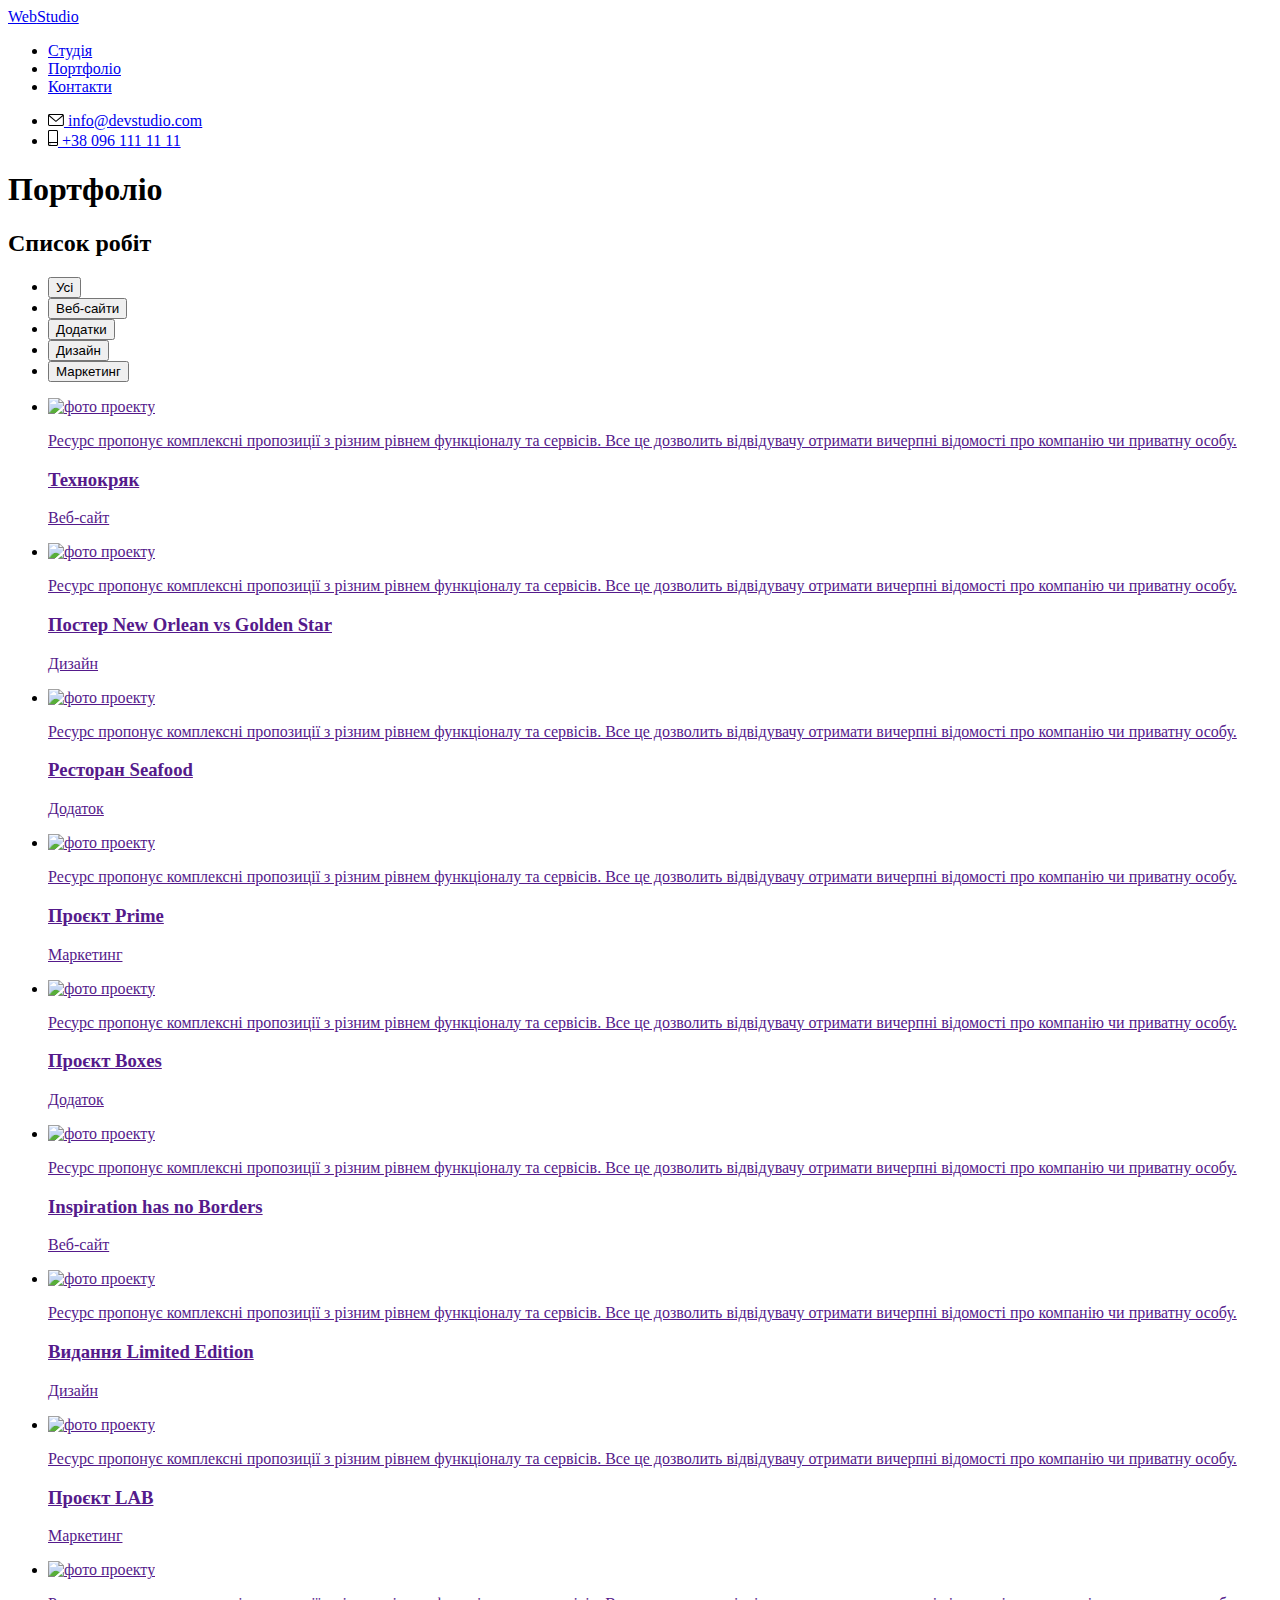
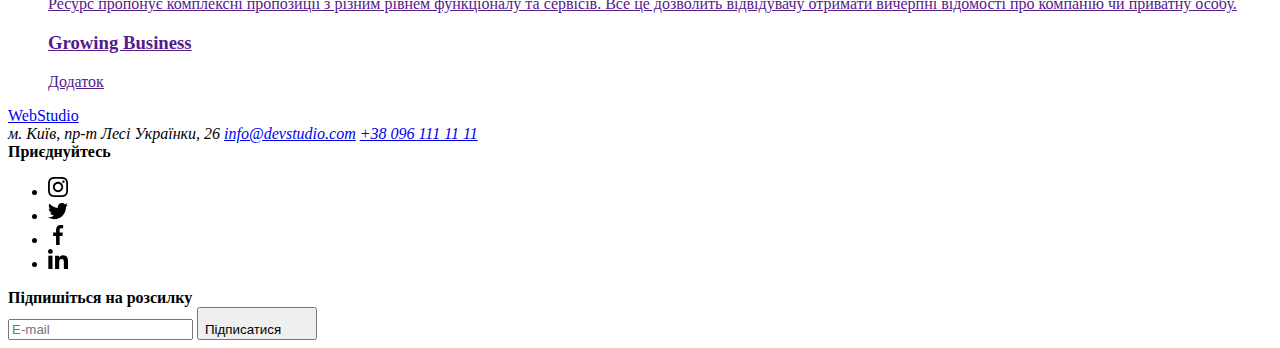
==== portfolio.html @ 4282711a "Add files via upload" ====
<!DOCTYPE html>
<html lang="uk">
<head>
    <meta charset="UTF-8">
    <meta http-equiv="X-UA-Compatible" content="IE=edge">
    <meta name="viewport" content="width=device-width, initial-scale=1.0">
    <title>Портфоліо</title>
    <link rel="preconnect" href="https://fonts.googleapis.com">
    <link rel="preconnect" href="https://fonts.gstatic.com" crossorigin>
    <link href="https://fonts.googleapis.com/css2?family=Raleway:wght@700&family=Roboto:wght@400;500;700;900&display=swap" rel="stylesheet">
    <link rel="stylesheet" href="https://cdnjs.cloudflare.com/ajax/libs/modern-normalize/1.1.0/modern-normalize.min.css" integrity="sha512-wpPYUAdjBVSE4KJnH1VR1HeZfpl1ub8YT/NKx4PuQ5NmX2tKuGu6U/JRp5y+Y8XG2tV+wKQpNHVUX03MfMFn9Q==" crossorigin="anonymous" referrerpolicy="no-referrer" />
    <link rel="stylesheet" href="./css/main.min.css">
</head>
<body>
    <header class="page-header">
        <div class="container header-container">
            <a class="logo-link link" href="#"><span class="accent">Web</span>Studio</a>
            <nav class="navigation">
                <ul class="nav-list list">
                    <li class="nav-list__item">
                        <a class="nav-list__link link" href="#">Студія</a>
                    </li>
                    <li class="nav-list__item">
                        <a class="nav-list__link nav-list__link-hover link" href="portfolio.html"><span class="accent">Портфоліо</span></a>
                    </li>
                    <li class="nav-list__item">
                        <a class="nav-list__link link" href="#">Контакти</a>
                    </li>
                </ul>
            </nav>
            <ul class="contacts-list list">
                <li class="contact-list__item">
                    <a class="contact-list__information link" href="mailto:info@devstudio.com">
                        <svg class="contact-item" width="16" height="12">
                            <use href="./images/sprite.svg#icon-envelope"></use>
                        </svg>
                        info@devstudio.com
                    </a>
                </li>
                <li class="contact-list__item">
                    <a class="contact-list__information link" href="tel:+380961111111">
                        <svg class="contact-item" width="10" height="16">
                            <use href="./images/sprite.svg#icon-smartphone"></use>
                        </svg>
                        +38 096 111 11 11
                    </a>
                </li>
            </ul>
        </div>
    </header>
    <main>
        <h1 class="visuality-hidden">Портфоліо</h1>
        <!--Project-->  
        <section class="project">
            <div class="container filter-container">
                <h2 class="visuality-hidden">Список робіт</h2>
                <ul class="project-filter">
                    <li class="projects-filter list"><button  class="project-filter-button" type="button">Усі</button></li>
                    <li class="projects-filter list"><button  class="project-filter-button" type="button">Веб-сайти</button></li>
                    <li class="projects-filter list"><button  class="project-filter-button" type="button">Додатки</button></li>
                    <li class="projects-filter list"><button  class="project-filter-button" type="button">Дизайн</button></li>
                    <li class="projects-filter list"><button  class="project-filter-button" type="button">Маркетинг</button></li>
                </ul> 
                <ul class="project-items-list">
                    <li class="project-list-items list">
                        <a class="project-list link" href="">
                            <div class="project-wrapper">
                                <img src="./images/img-2(1).png" width="370" height="294" alt="фото проекту">
                                <div class="project-overlay">
                                    <p class="project-text">Ресурс пропонує комплексні пропозиції з різним рівнем функціоналу та сервісів. Все це дозволить відвідувачу отримати вичерпні відомості про компанію чи приватну особу.
                                    </p>
                                </div>       
                            </div>
                            <div class="project-list-text">
                                <h3 class="project-item">Технокряк</h3>
                                <p class="project-list-item">Веб-сайт</p>
                            </div>
                            </a>
                    </li>
                    <li class="project-list-items list">
                        <a class="project-list link" href="">
                            <div class="project-wrapper">
                                <img src="./images/img-2(2).png" width="370" height="294" alt="фото проекту">
                                <div class="project-overlay">
                                    <p class="project-text">Ресурс пропонує комплексні пропозиції з різним рівнем функціоналу та сервісів. Все
                                        це дозволить відвідувачу отримати вичерпні відомості про компанію чи приватну особу.
                                    </p>
                                </div>
                            </div>
                            <div class="project-list-text">
                                <h3 class="project-item">Постер New Orlean vs Golden Star</h3>
                                <p class="project-list-item">Дизайн</p>
                            </div>
                        </a>
                    </li>
                    <li class="project-list-items list">
                        <a class="project-list link" href="">
                            <div class="project-wrapper">
                                <img src="./images/img-2(3).png" width="370" height="294" alt="фото проекту">
                                <div class="project-overlay">
                                    <p class="project-text">Ресурс пропонує комплексні пропозиції з різним рівнем функціоналу та сервісів. Все
                                        це дозволить відвідувачу отримати вичерпні відомості про компанію чи приватну особу.
                                    </p>
                                </div>
                            </div>
                            <div class="project-list-text">
                                <h3 class="project-item">Ресторан Seafood</h3>
                                <p class="project-list-item">Додаток</p>
                            </div>
                        </a>
                    </li>
                    <li class="project-list-items list">
                        <a class="project-list link" href="">
                            <div class="project-wrapper">
                                <img src="./images/img-2(4).png" width="370" height="294" alt="фото проекту">
                                <div class="project-overlay">
                                    <p class="project-text">Ресурс пропонує комплексні пропозиції з різним рівнем функціоналу та сервісів. Все
                                        це дозволить відвідувачу отримати вичерпні відомості про компанію чи приватну особу.
                                    </p>
                                </div>
                            </div>
                            <div class="project-list-text">
                                <h3 class="project-item">Проєкт Prime</h3>
                                <p class="project-list-item">Маркетинг</p>
                            </div>
                        </a>
                    </li>
                    <li class="project-list-items list">
                        <a class="project-list link" href="">
                            <div class="project-wrapper">
                                <img src="./images/img-2(5).png" width="370" height="294" alt="фото проекту">
                                <div class="project-overlay">
                                    <p class="project-text">Ресурс пропонує комплексні пропозиції з різним рівнем функціоналу та сервісів. Все
                                        це дозволить відвідувачу отримати вичерпні відомості про компанію чи приватну особу.
                                    </p>
                                </div>
                            </div>
                            <div class="project-list-text">
                                <h3 class="project-item">Проєкт Boxes</h3>
                                <p class="project-list-item">Додаток</p>
                            </div>
                        </a>
                    </li>
                    <li class="project-list-items list">
                        <a class="project-list link" href="">
                            <div class="project-wrapper">
                                <img src="./images/img-2(6).png" width="370" height="294" alt="фото проекту">
                                <div class="project-overlay">
                                    <p class="project-text">Ресурс пропонує комплексні пропозиції з різним рівнем функціоналу та сервісів. Все
                                        це дозволить відвідувачу отримати вичерпні відомості про компанію чи приватну особу.
                                    </p>
                                </div>
                            </div>
                            <div class="project-list-text">
                                <h3 class="project-item">Inspiration has no Borders</h3>
                                <p class="project-list-item">Веб-сайт</p>
                            </div>
                        </a>
                    </li>
                    <li class="project-list-items list">
                        <a class="project-list link" href="">
                            <div class="project-wrapper">
                                <img src="./images/img-2(7).png" width="370" height="294" alt="фото проекту">
                                <div class="project-overlay">
                                    <p class="project-text">Ресурс пропонує комплексні пропозиції з різним рівнем функціоналу та сервісів. Все
                                        це дозволить відвідувачу отримати вичерпні відомості про компанію чи приватну особу.
                                    </p>
                                </div>
                            </div>
                            <div class="project-list-text">
                                <h3 class="project-item">Видання Limited Edition</h3>
                                <p class="project-list-item">Дизайн</p>
                            </div>
                        </a>
                    </li>
                    <li class="project-list-items list">
                        <a class="project-list link" href="">
                            <div class="project-wrapper">
                                <img src="./images/img-2(8).png" width="370" height="294" alt="фото проекту">
                                <div class="project-overlay">
                                    <p class="project-text">Ресурс пропонує комплексні пропозиції з різним рівнем функціоналу та сервісів. Все
                                        це дозволить відвідувачу отримати вичерпні відомості про компанію чи приватну особу.
                                    </p>
                                </div>
                            </div>
                            <div class="project-list-text">
                                <h3 class="project-item">Проєкт LAB</h3>
                                <p class="project-list-item">Маркетинг</p>
                            </div>
                        </a>
                    </li>
                    <li class="project-list-items list">
                        <a class="project-list link" href="">
                            <div class="project-wrapper">
                                <img src="./images/img-2(9).png" width="370" height="294" alt="фото проекту">
                                <div class="project-overlay">
                                    <p class="project-text">Ресурс пропонує комплексні пропозиції з різним рівнем функціоналу та сервісів. Все
                                        це дозволить відвідувачу отримати вичерпні відомості про компанію чи приватну особу.
                                    </p>
                                </div>
                            </div>
                            <div class="project-list-text">
                                <h3 class="project-item">Growing Business</h3>
                                <p class="project-list-item">Додаток</p>
                            </div>
                        </a>
                    </li>
                </ul>       
            </div>
        </section>
    </main>
    <footer class="page-footer">
        <div class="container footer-container">
            <div class="footer-contacts-container">
                <a class="logo-link link" href="#"><span class="accent">Web</span>Studio</a>
                <address class="contact-address">
                    <span>м. Київ, пр-т Лесі Українки, 26</span>
                    <a class="contacts link" href="mailto:info@devstudio.com">info@devstudio.com</a>
                    <a class="contacts link" href="tel:+380961111111">+38 096 111 11 11</a>
                </address>
            </div>
            <div class="footer-links-container">
                <strong class="footer-links-title">Приєднуйтесь</strong>
                <ul class="social-list list">
                    <li class="social-list-item">
                        <a class="social-list-link" href="">
                            <svg class="social-list-icon" width="20" height="20">
                                <use href="./images/sprite.svg#icon-instagram"></use>
                            </svg>
                        </a>
                    </li>
                    <li class="social-list-item">
                        <a class="social-list-link" href="">
                            <svg class="social-list-icon" width="20" height="20">
                                <use href="./images/sprite.svg#icon-twitter"></use>
                            </svg>
                        </a>
                    </li>
                    <li class="social-list-item">
                        <a class="social-list-link" href="">
                            <svg class="social-list-icon" width="20" height="20">
                                <use href="./images/sprite.svg#icon-facebook"></use>
                            </svg>
                        </a>
                    </li>
                    <li class="social-list-item">
                        <a class="social-list-link" href="">
                            <svg class="social-list-icon" width="20" height="20">
                                <use href="./images/sprite.svg#icon-linkedin"></use>
                            </svg>
                        </a>
                    </li>
                </ul>
            </div>
        
            <div class="footer-subscription-container">
                <strong class="footer-links-title">Підпишіться на розсилку</strong>
                <form class="subscription-form">
                    <input class="subscription-form-input" name="user_mail" type="email" placeholder="E-mail">
                    <button class="subscription-form-submit-btn" type="submit">
                        <span class="subscription-form-text">Підписатися
                            <svg class="subscription-icon" width="24" height="24">
                                <use href="/images/sprite.svg#icon-icon-send"></use>
                            </svg>
                        </span>
                    </button>
                </form>
            </div>
        </div>
    </footer>
</body>
</html>
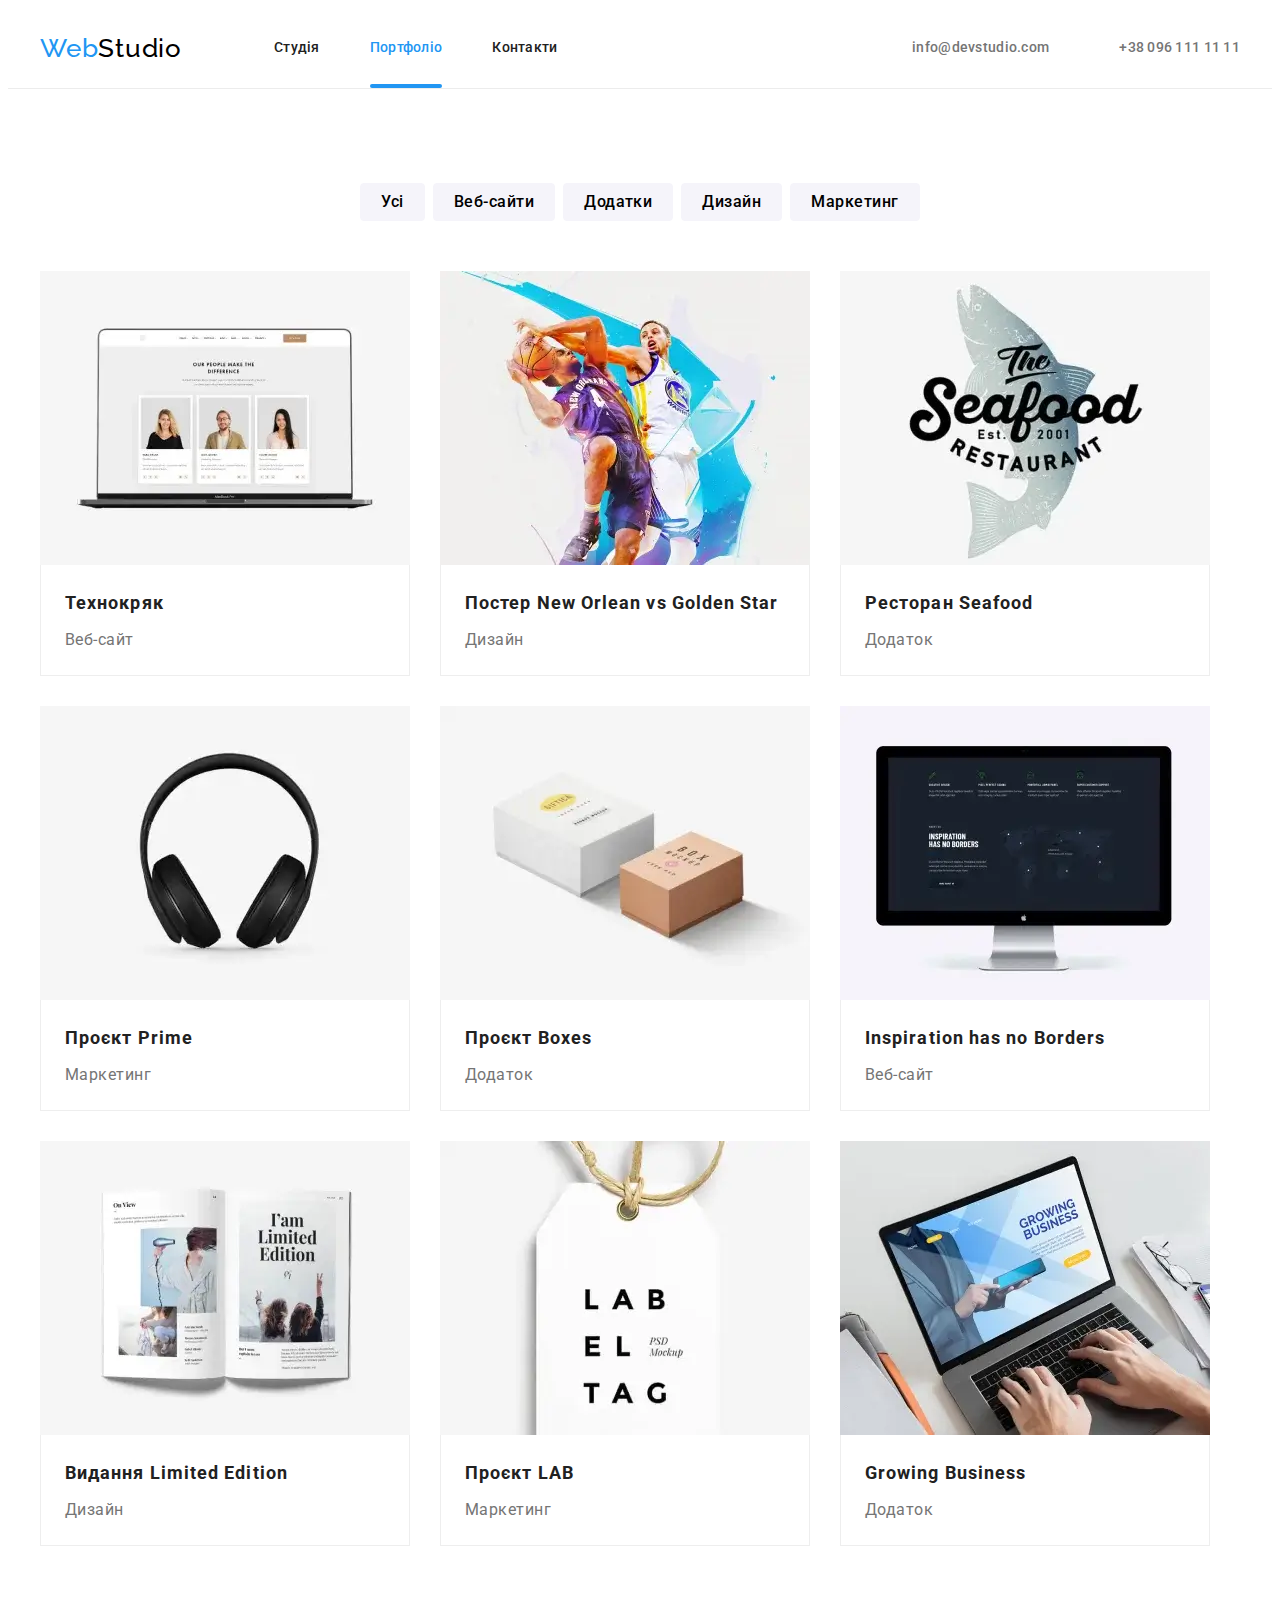
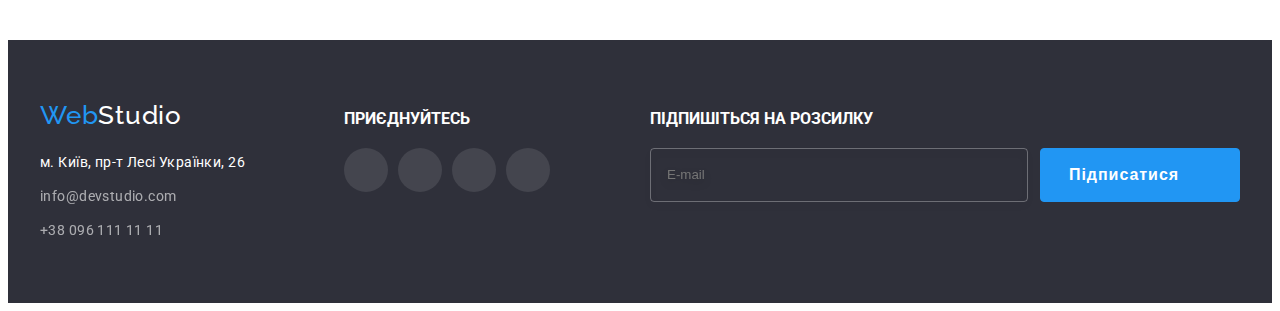
==== commit de05a98c: "Add files via upload" ====
--- a/portfolio.html
+++ b/portfolio.html
@@ -65,7 +65,21 @@
                     <li class="project-list-items list">
                         <a class="project-list link" href="">
                             <div class="project-wrapper">
-                                <img src="./images/img-2(1).png" width="370" height="294" alt="фото проекту">
+                                <picture>
+                                    <source srcset="./images/project-desktop-001.webp 1x, ./images/project-desktop-@2x-001.webp 2x,"
+                                        media="(min-width: 1200px)" type="image/webp" />
+                                    <source srcset="./images/project-desktop-001.jpg 1x, ./images/project-desktop-@2x-001.jpg 2x,"
+                                        media="(min-width: 1200px)" />
+                                    <source srcset="./images/project-tablet-001.webp 1x, ./images/project-tablet-@2x-001.webp 2x,"
+                                        media="(min-width: 768px)" type="image/webp" />
+                                    <source srcset="./images/project-tablet-001.jpg 1x, ./images/project-tablet-@2x-001.jpg 2x,"
+                                        media="(min-width: 768px)" />
+                                    <source srcset="./images/project-mobile-001.webp 1x, ./images/project-mobile-@2x-001.webp 2x,"
+                                        media="(max-width: 767px)" type="image/webp" />
+                                    <source srcset="./images/project-mobile-001.jpg 1x, ./images/project-mobile-@2x-001.jpg 2x,"
+                                        media="(max-width: 767px)" />
+                                    <img src="./images/project-mobile-001.jpg" alt="фото проекту">
+                                </picture>
                                 <div class="project-overlay">
                                     <p class="project-text">Ресурс пропонує комплексні пропозиції з різним рівнем функціоналу та сервісів. Все це дозволить відвідувачу отримати вичерпні відомості про компанію чи приватну особу.
                                     </p>
@@ -80,7 +94,21 @@
                     <li class="project-list-items list">
                         <a class="project-list link" href="">
                             <div class="project-wrapper">
-                                <img src="./images/img-2(2).png" width="370" height="294" alt="фото проекту">
+                                <picture>
+                                    <source srcset="./images/project-desktop-002.webp 1x, ./images/project-desktop-@2x-002.webp 2x,"
+                                        media="(min-width: 1200px)" type="image/webp" />
+                                    <source srcset="./images/project-desktop-002.jpg 1x, ./images/project-desktop-@2x-002.jpg 2x,"
+                                        media="(min-width: 1200px)" />
+                                    <source srcset="./images/project-tablet-002.webp 1x, ./images/project-tablet-@2x-002.webp 2x,"
+                                        media="(min-width: 768px)" type="image/webp" />
+                                    <source srcset="./images/project-tablet-002.jpg 1x, ./images/project-tablet-@2x-002.jpg 2x,"
+                                        media="(min-width: 768px)" />
+                                    <source srcset="./images/project-mobile-002.webp 1x, ./images/project-mobile-@2x-002.webp 2x,"
+                                        media="(max-width: 767px)" type="image/webp" />
+                                    <source srcset="./images/project-mobile-002.jpg 1x, ./images/project-mobile-@2x-002.jpg 2x,"
+                                        media="(max-width: 767px)" />
+                                    <img src="./images/project-mobile-002.jpg" alt="фото проекту">
+                                </picture>
                                 <div class="project-overlay">
                                     <p class="project-text">Ресурс пропонує комплексні пропозиції з різним рівнем функціоналу та сервісів. Все
                                         це дозволить відвідувачу отримати вичерпні відомості про компанію чи приватну особу.
@@ -96,7 +124,21 @@
                     <li class="project-list-items list">
                         <a class="project-list link" href="">
                             <div class="project-wrapper">
-                                <img src="./images/img-2(3).png" width="370" height="294" alt="фото проекту">
+                                <picture>
+                                    <source srcset="./images/project-desktop-003.webp 1x, ./images/project-desktop-@2x-003.webp 2x,"
+                                        media="(min-width: 1200px)" type="image/webp" />
+                                    <source srcset="./images/project-desktop-003.jpg 1x, ./images/project-desktop-@2x-003.jpg 2x,"
+                                        media="(min-width: 1200px)" />
+                                    <source srcset="./images/project-tablet-003.webp 1x, ./images/project-tablet-@2x-003.webp 2x,"
+                                        media="(min-width: 768px)" type="image/webp" />
+                                    <source srcset="./images/project-tablet-003.jpg 1x, ./images/project-tablet-@2x-003.jpg 2x,"
+                                        media="(min-width: 768px)" />
+                                    <source srcset="./images/project-mobile-003.webp 1x, ./images/project-mobile-@2x-003.webp 2x,"
+                                        media="(max-width: 767px)" type="image/webp" />
+                                    <source srcset="./images/project-mobile-003.jpg 1x, ./images/project-mobile-@2x-003.jpg 2x,"
+                                        media="(max-width: 767px)" />
+                                    <img src="./images/project-mobile-003.jpg" alt="фото проекту">
+                                </picture>                                
                                 <div class="project-overlay">
                                     <p class="project-text">Ресурс пропонує комплексні пропозиції з різним рівнем функціоналу та сервісів. Все
                                         це дозволить відвідувачу отримати вичерпні відомості про компанію чи приватну особу.
@@ -112,7 +154,21 @@
                     <li class="project-list-items list">
                         <a class="project-list link" href="">
                             <div class="project-wrapper">
-                                <img src="./images/img-2(4).png" width="370" height="294" alt="фото проекту">
+                                <picture>
+                                    <source srcset="./images/project-desktop-004.webp 1x, ./images/project-desktop-@2x-004.webp 2x,"
+                                        media="(min-width: 1200px)" type="image/webp" />
+                                    <source srcset="./images/project-desktop-004.jpg 1x, ./images/project-desktop-@2x-004.jpg 2x,"
+                                        media="(min-width: 1200px)" />
+                                    <source srcset="./images/project-tablet-004.webp 1x, ./images/project-tablet-@2x-004.webp 2x,"
+                                        media="(min-width: 768px)" type="image/webp" />
+                                    <source srcset="./images/project-tablet-004.jpg 1x, ./images/project-tablet-@2x-004.jpg 2x,"
+                                        media="(min-width: 768px)" />
+                                    <source srcset="./images/project-mobile-004.webp 1x, ./images/project-mobile-@2x-004.webp 2x,"
+                                        media="(max-width: 767px)" type="image/webp" />
+                                    <source srcset="./images/project-mobile-004.jpg 1x, ./images/project-mobile-@2x-004.jpg 2x,"
+                                        media="(max-width: 767px)" />
+                                    <img src="./images/project-mobile-004.jpg" alt="фото проекту">
+                                </picture>
                                 <div class="project-overlay">
                                     <p class="project-text">Ресурс пропонує комплексні пропозиції з різним рівнем функціоналу та сервісів. Все
                                         це дозволить відвідувачу отримати вичерпні відомості про компанію чи приватну особу.
@@ -128,7 +184,21 @@
                     <li class="project-list-items list">
                         <a class="project-list link" href="">
                             <div class="project-wrapper">
-                                <img src="./images/img-2(5).png" width="370" height="294" alt="фото проекту">
+                                <picture>
+                                    <source srcset="./images/project-desktop-005.webp 1x, ./images/project-desktop-@2x-005.webp 2x,"
+                                        media="(min-width: 1200px)" type="image/webp" />
+                                    <source srcset="./images/project-desktop-005.jpg 1x, ./images/project-desktop-@2x-005.jpg 2x,"
+                                        media="(min-width: 1200px)" />
+                                    <source srcset="./images/project-tablet-005.webp 1x, ./images/project-tablet-@2x-005.webp 2x,"
+                                        media="(min-width: 768px)" type="image/webp" />
+                                    <source srcset="./images/project-tablet-005.jpg 1x, ./images/project-tablet-@2x-005.jpg 2x,"
+                                        media="(min-width: 768px)" />
+                                    <source srcset="./images/project-mobile-005.webp 1x, ./images/project-mobile-@2x-005.webp 2x,"
+                                        media="(max-width: 767px)" type="image/webp" />
+                                    <source srcset="./images/project-mobile-005.jpg 1x, ./images/project-mobile-@2x-005.jpg 2x,"
+                                        media="(max-width: 767px)" />
+                                    <img src="./images/project-mobile-005.jpg" alt="фото проекту">
+                                </picture>
                                 <div class="project-overlay">
                                     <p class="project-text">Ресурс пропонує комплексні пропозиції з різним рівнем функціоналу та сервісів. Все
                                         це дозволить відвідувачу отримати вичерпні відомості про компанію чи приватну особу.
@@ -144,7 +214,21 @@
                     <li class="project-list-items list">
                         <a class="project-list link" href="">
                             <div class="project-wrapper">
-                                <img src="./images/img-2(6).png" width="370" height="294" alt="фото проекту">
+                                <picture>
+                                    <source srcset="./images/project-desktop-006.webp 1x, ./images/project-desktop-@2x-006.webp 2x,"
+                                        media="(min-width: 1200px)" type="image/webp" />
+                                    <source srcset="./images/project-desktop-006.jpg 1x, ./images/project-desktop-@2x-006.jpg 2x,"
+                                        media="(min-width: 1200px)" />
+                                    <source srcset="./images/project-tablet-006.webp 1x, ./images/project-tablet-@2x-006.webp 2x,"
+                                        media="(min-width: 768px)" type="image/webp" />
+                                    <source srcset="./images/project-tablet-006.jpg 1x, ./images/project-tablet-@2x-006.jpg 2x,"
+                                        media="(min-width: 768px)" />
+                                    <source srcset="./images/project-mobile-006.webp 1x, ./images/project-mobile-@2x-006.webp 2x,"
+                                        media="(max-width: 767px)" type="image/webp" />
+                                    <source srcset="./images/project-mobile-006.jpg 1x, ./images/project-mobile-@2x-006.jpg 2x,"
+                                        media="(max-width: 767px)" />
+                                    <img src="./images/project-mobile-006.jpg" alt="фото проекту">
+                                </picture>
                                 <div class="project-overlay">
                                     <p class="project-text">Ресурс пропонує комплексні пропозиції з різним рівнем функціоналу та сервісів. Все
                                         це дозволить відвідувачу отримати вичерпні відомості про компанію чи приватну особу.
@@ -160,7 +244,21 @@
                     <li class="project-list-items list">
                         <a class="project-list link" href="">
                             <div class="project-wrapper">
-                                <img src="./images/img-2(7).png" width="370" height="294" alt="фото проекту">
+                                <picture>
+                                    <source srcset="./images/project-desktop-007.webp 1x, ./images/project-desktop-@2x-007.webp 2x,"
+                                        media="(min-width: 1200px)" type="image/webp" />
+                                    <source srcset="./images/project-desktop-007.jpg 1x, ./images/project-desktop-@2x-007.jpg 2x,"
+                                        media="(min-width: 1200px)" />
+                                    <source srcset="./images/project-tablet-007.webp 1x, ./images/project-tablet-@2x-007.webp 2x,"
+                                        media="(min-width: 768px)" type="image/webp" />
+                                    <source srcset="./images/project-tablet-007.jpg 1x, ./images/project-tablet-@2x-007.jpg 2x,"
+                                        media="(min-width: 768px)" />
+                                    <source srcset="./images/project-mobile-007.webp 1x, ./images/project-mobile-@2x-007.webp 2x,"
+                                        media="(max-width: 767px)" type="image/webp" />
+                                    <source srcset="./images/project-mobile-007.jpg 1x, ./images/project-mobile-@2x-007.jpg 2x,"
+                                        media="(max-width: 767px)" />
+                                    <img src="./images/project-mobile-007.jpg" alt="фото проекту">
+                                </picture>
                                 <div class="project-overlay">
                                     <p class="project-text">Ресурс пропонує комплексні пропозиції з різним рівнем функціоналу та сервісів. Все
                                         це дозволить відвідувачу отримати вичерпні відомості про компанію чи приватну особу.
@@ -176,7 +274,21 @@
                     <li class="project-list-items list">
                         <a class="project-list link" href="">
                             <div class="project-wrapper">
-                                <img src="./images/img-2(8).png" width="370" height="294" alt="фото проекту">
+                                <picture>
+                                    <source srcset="./images/project-desktop-008.webp 1x, ./images/project-desktop-@2x-008.webp 2x,"
+                                        media="(min-width: 1200px)" type="image/webp" />
+                                    <source srcset="./images/project-desktop-008.jpg 1x, ./images/project-desktop-@2x-008.jpg 2x,"
+                                        media="(min-width: 1200px)" />
+                                    <source srcset="./images/project-tablet-008.webp 1x, ./images/project-tablet-@2x-008.webp 2x,"
+                                        media="(min-width: 768px)" type="image/webp" />
+                                    <source srcset="./images/project-tablet-008.jpg 1x, ./images/project-tablet-@2x-008.jpg 2x,"
+                                        media="(min-width: 768px)" />
+                                    <source srcset="./images/project-mobile-008.webp 1x, ./images/project-mobile-@2x-008.webp 2x,"
+                                        media="(max-width: 767px)" type="image/webp" />
+                                    <source srcset="./images/project-mobile-008.jpg 1x, ./images/project-mobile-@2x-008.jpg 2x,"
+                                        media="(max-width: 767px)" />
+                                    <img src="./images/project-mobile-008.jpg" alt="фото проекту">
+                                </picture>
                                 <div class="project-overlay">
                                     <p class="project-text">Ресурс пропонує комплексні пропозиції з різним рівнем функціоналу та сервісів. Все
                                         це дозволить відвідувачу отримати вичерпні відомості про компанію чи приватну особу.
@@ -192,7 +304,21 @@
                     <li class="project-list-items list">
                         <a class="project-list link" href="">
                             <div class="project-wrapper">
-                                <img src="./images/img-2(9).png" width="370" height="294" alt="фото проекту">
+                                <picture>
+                                    <source srcset="./images/project-desktop-009.webp 1x, ./images/project-desktop-@2x-009.webp 2x,"
+                                        media="(min-width: 1200px)" type="image/webp" />
+                                    <source srcset="./images/project-desktop-009.jpg 1x, ./images/project-desktop-@2x-009.jpg 2x,"
+                                        media="(min-width: 1200px)" />
+                                    <source srcset="./images/project-tablet-009.webp 1x, ./images/project-tablet-@2x-009.webp 2x,"
+                                        media="(min-width: 768px)" type="image/webp" />
+                                    <source srcset="./images/project-tablet-009.jpg 1x, ./images/project-tablet-@2x-009.jpg 2x,"
+                                        media="(min-width: 768px)" />
+                                    <source srcset="./images/project-mobile-009.webp 1x, ./images/project-mobile-@2x-009.webp 2x,"
+                                        media="(max-width: 767px)" type="image/webp" />
+                                    <source srcset="./images/project-mobile-009.jpg 1x, ./images/project-mobile-@2x-009.jpg 2x,"
+                                        media="(max-width: 767px)" />
+                                    <img src="./images/project-mobile-009.jpg" alt="фото проекту">
+                                </picture>
                                 <div class="project-overlay">
                                     <p class="project-text">Ресурс пропонує комплексні пропозиції з різним рівнем функціоналу та сервісів. Все
                                         це дозволить відвідувачу отримати вичерпні відомості про компанію чи приватну особу.
--- a/css/main.min.css
+++ b/css/main.min.css
@@ -0,0 +1 @@
+:root{--primery-font-family: Roboto, sans-serif;--secondary-font-family: Raleway, sans-serif;--primery-text-color-teme-light: #000000;--secondary-text-color-teme-light: #212121;--primery-text-color-teme-dark: #FFFFFF;--secondary-text-color-teme-dark: #757575;--third-text-color-teme-dark: #afb1b8;--accent-color: #2196F3;--via-magenta: #FF0090;--background-color-teme-dark: #2F303A;--background-color-teme-light: #F5F4FA}body{font-family:var(--primery-font-family)}h1,h2,h3,h4,h5,h6,p{margin-top:0;margin-bottom:0}ul,ol{margin-top:0;margin-bottom:0;padding-left:0}img{display:block}.list{list-style:none}.link{text-decoration:none}.accent{color:var(--accent-color)}.visuality-hidden{position:absolute;width:1px;height:1px;margin:-1px;border:0;padding:0;white-space:nowrap;clip-path:inset(0 0 0 0);overflow:hidden}.container{padding-left:15px;padding-right:15px}@media screen and (min-width: 480px){.container{width:448px;margin-left:auto;margin-right:auto}}@media screen and (min-width: 768px){.container{width:738px}}@media screen and (min-width: 1200px){.container{width:1200px}}.main-title{max-width:360px;word-wrap:break-word;text-align:center;font-weight:900;font-size:26px;line-height:1.42;letter-spacing:.06em;text-transform:uppercase;color:var(--primery-text-color-teme-dark)}@media screen and (min-width: 1200px){.main-title{max-width:690px;font-size:44px;line-height:1.36}}.subtitle{justify-content:center;margin-bottom:50px;text-align:center;font-weight:700;font-size:36px;line-height:1.16;letter-spacing:.03em;color:var(--secondary-text-color-teme-light)}.logo-link{margin-right:92px;font-family:var(--secondary-font-family);font-weight:500;font-size:26px;line-height:1.19;letter-spacing:.03em;color:var(--primery-text-color-teme-light)}.modal-button{min-width:160px;padding:10px 32px;border:1px solid var(--accent-color);border-radius:4px;margin-top:30px;font-family:inherit;font-weight:700;font-size:16px;line-height:1.87;letter-spacing:.06em;color:var(--primery-text-color-teme-dark);background-color:var(--accent-color);text-transform:none;cursor:pointer}.social-list{display:flex;justify-content:center;gap:10px}.social-list-link{display:flex;align-items:center;justify-content:center;width:44px;height:44px;background-color:var(--primery-text-color-teme-dark);border-radius:50%;fill:var(--third-text-color-teme-dark);transition:background-color 250ms cubic-bezier(0.4, 0, 0.2, 1),fill 250ms cubic-bezier(0.4, 0, 0.2, 1)}.social-list-link:hover,.social-list-link:focus{background-color:var(--accent-color);fill:var(--primery-text-color-teme-dark)}.backdrop{position:fixed;top:0;left:0;width:100vw;height:100vh;background:rgba(0,0,0,.2);transition:opacity 250ms cubic-bezier(0.4, 0, 0.2, 1),visibility 250ms cubic-bezier(0.4, 0, 0.2, 1)}.backdrop.is-hidden{opacity:0;visibility:hidden;pointer-events:none}.modal{position:absolute;top:50%;left:50%;transform:translate(-50%, -50%) scale(1);width:528px;height:580px;border-radius:4px;background-color:var(--primery-text-color-teme-dark);transition:transform 250ms cubic-bezier(0.4, 0, 0.2, 1);padding:40px}.backdrop.is-hidden .modal{transform:translate(-50%, -50%) scale(0.75)}.modal-close-btn{position:absolute;top:8px;right:8px;padding:0;display:flex;justify-content:center;align-items:center;width:30px;height:30px;border-radius:50%;border:1px solid rgba(0,0,0,.1);background-color:rgba(0,0,0,0);fill:var(--primery-text-color-teme-light);cursor:pointer;transition:fill 250ms cubic-bezier(0.4, 0, 0.2, 1)}.modal-close-btn:hover,.modal-close-btn:focus{fill:var(--accent-color)}.modal-header{margin-bottom:12px;font-style:normal;font-weight:700;font-size:20px;line-height:1.15;text-align:center;letter-spacing:.03em;color:var(--secondary-text-color-teme-light)}.contact-text-name{display:block;font-style:normal;font-weight:400;font-size:12px;line-height:1.16;letter-spacing:.01em;color:var(--secondary-text-color-teme-dark)}.contact-form-field{display:block;margin-bottom:10px}.contact-form-input-wrapper{position:relative;display:block;margin-top:4px}.contact-form-input{width:100%;height:40px;padding-left:42px;border:1px solid rgba(33,33,33,.2);border-radius:4px;transition:border-color 250ms cubic-bezier(0.4, 0, 0.2, 1)}.contact-form-input:focus{outline:none;border-color:var(--accent-color)}.contact-form-icon{position:absolute;top:50%;left:12px;transform:translateY(-50%);transition:background-color 250ms cubic-bezier(0.4, 0, 0.2, 1),fill 250ms cubic-bezier(0.4, 0, 0.2, 1)}.contact-form-input:focus+.contact-form-icon{fill:var(--accent-color)}.contact-form-message{width:100%;height:120px;margin-top:4px;padding:12px 16px;resize:none;border:1px solid rgba(33,33,33,.2);border-radius:4px;transition:border-color 250ms cubic-bezier(0.4, 0, 0.2, 1)}.contact-form-message:focus{outline:none;border-color:var(--accent-color)}.contact-form-message::placeholder{color:rgba(117,117,117,.5)}.contact-form-checkbox-wrapper{margin-bottom:30px;display:flex;justify-content:center}.contact-form-checkbox-label{display:flex;align-items:center;position:relative;font-style:normal;font-weight:400;font-size:14px;line-height:1.71;letter-spacing:.03em;color:var(--secondary-text-color-teme-dark)}.contact-form-checkbox-label::before{content:"";display:inline-block;width:16px;height:16px;border:1px solid var(--secondary-text-color-teme-light);cursor:pointer;margin-right:10px}.contact-form-checkbox:checked+.contact-form-checkbox-label::before{background-image:url(../images/icon-check.svg);border:var(--accent-color)}.contact-form-checkbox:focus+.contact-form-checkbox-label::before{outline:1px solid var(--accent-color)}.contact-form-checkbox-label>a{color:var(--accent-color);text-decoration:underline var(--accent-color)}.contact-form-submit-btn{display:block;margin:0 auto;padding:10px 52px;border:1px solid var(--accent-color);background-color:var(--accent-color);border-radius:4px;font-weight:700;font-size:16px;line-height:1.87;letter-spacing:.06em;color:var(--primery-text-color-teme-dark);text-transform:none;cursor:pointer;transition:box-shadow 250ms cubic-bezier(0.4, 0, 0.2, 1)}.contact-form-submit-btn:hover,.contact-form-submit-btn:focus{box-shadow:0px 4px 4px rgba(0,0,0,.15)}.mobile-menu{position:absolute;top:0;left:0;background-color:var(--primery-text-color-teme-dark);width:100%;height:100vw;overflow:auto;opacity:0;visibility:hidden;pointer-events:none;transition:opacity 250ms cubic-bezier(0.4, 0, 0.2, 1),visibility 250ms cubic-bezier(0.4, 0, 0.2, 1)}@media screen and (min-width: 768px){.mobile-menu{display:none}}.mobile-menu.is-open{opacity:1;visibility:visible;pointer-events:auto}.mobile-menu-container{position:relative;padding-top:48px;padding-bottom:48px}.mobile-menu__close-btn{position:absolute;top:10px;right:10px;border:none;padding:0;line-height:0;display:flex;justify-content:center;align-items:center;width:40px;height:40px;background-color:rgba(0,0,0,0);fill:var(--primery-text-color-teme-light);cursor:pointer;transition:fill 250ms cubic-bezier(0.4, 0, 0.2, 1)}.mobile-menu__close-btn:hover,.mobile-menu__close-btn:focus{fill:var(--accent-color)}.mobile-menu__navigation{font-family:var(--primery-font-family);font-style:normal;font-weight:500;font-size:40px;line-height:1.18;letter-spacing:.02em;color:var(--secondary-text-color-teme-light)}.mobile-menu__nav-list:not(:last-child){margin-bottom:32px}.mobile-menu__nav-list-accent{color:var(--accent-color)}.mobile-menu__contacts{padding-top:186px}.mobile-menu__contact-list{margin-bottom:32px}.mobile-menu__contact-mail{font-family:var(--primery-font-family);font-style:normal;font-weight:500;font-size:34px;line-height:1.18;letter-spacing:.02em;color:var(--accent-color)}.mobile-menu__contact-tel{font-family:var(--primery-font-family);font-style:normal;font-weight:500;font-size:24px;line-height:1.18;letter-spacing:.02em;color:var(--secondary-text-color-teme-light)}.mobile-menu__links{margin-top:32px;display:flex}.mobile-menu__social-link{margin-right:5px}.mobile-menu__link{font-family:var(--primery-font-family);font-style:normal;font-weight:500;font-size:18px;line-height:1.22px;letter-spacing:.02em;color:var(--accent-color)}.mobile-menu__line{font-style:normal;font-weight:400px;font-style:12px;line-height:15px;color:rgba(33,33,33,.2)}.page-header{padding-top:16px;padding-bottom:16px;position:relative}@media screen and (min-width: 768px){.page-header{padding:0;border-bottom:1px solid #ececec}}.header-container{display:flex;justify-content:space-between;align-items:center}@media screen and (min-width: 768px){.header-container{display:flex;align-items:center}}.mobile-menu-btn{background-color:rgba(0,0,0,0);border:none;padding:0;line-height:0}@media screen and (min-width: 768px){.mobile-menu-btn{display:none}}.mobile-menu-btn__icon{fill:var(--secondary-text-color-teme-light)}.navigation{display:flex;align-items:center}.nav-list{display:none}@media screen and (min-width: 768px){.nav-list{display:flex;align-items:center}.nav-list__item:not(:last-child){margin-right:50px}}.nav-list__link{position:relative;display:block;padding-top:32px;padding-bottom:32px;font-weight:500;font-size:14px;line-height:1.14;letter-spacing:.02em;color:var(--secondary-text-color-teme-light);transition:color 250ms cubic-bezier(0.4, 0, 0.2, 1)}.nav-list__link:hover,.nav-list__link:focus{color:var(--accent-color)}.nav-list__link-hover::after{position:absolute;bottom:0;left:0;content:"";width:100%;height:4px;background-color:var(--accent-color);border-radius:2px}.contacts-list{display:none}@media screen and (min-width: 768px){.contacts-list{margin-left:auto;display:flex;flex-direction:column}}@media screen and (min-width: 1200px){.contacts-list{flex-direction:row;align-items:center}.contacts-list:not(:last-child){margin-right:10px}}@media screen and (min-width: 768px){.contact-list__item:not(:last-child){padding-bottom:10px}}@media screen and (min-width: 1200px){.contact-list__item:not(:last-child){padding-bottom:0;margin-right:50px}}.contact-list__information{display:flex;align-items:center;font-weight:500;font-size:12px;line-height:1.16;letter-spacing:.02em;color:var(--secondary-text-color-teme-dark);transition:color 250ms cubic-bezier(0.4, 0, 0.2, 1)}.contact-list__information:hover,.contact-list__information:focus{color:var(--accent-color);fill:var(--accent-color)}@media screen and (min-width: 1200px){.contact-list__information{font-size:14px;line-height:1.14}}.contact-item{margin-right:10px;fill:currentColor}.hero{max-width:480px;margin:auto;background-image:linear-gradient(rgba(47, 48, 58, 0.4), rgba(47, 48, 58, 0.4)),url("../images/Img.png");background-size:cover;background-repeat:no-repeat;padding-top:118px;padding-bottom:118px;background-color:var(--background-color-teme-dark)}@media(min-device-pixel-ratio: 2),(min-resolution: 192dpi),(min-resolution: 2dppx){.hero{background-image:url("../images/Img@2x.png")}}@media screen and (min-width: 768px){.hero{max-width:768px}}@media screen and (min-width: 1200px){.hero{max-width:1600px;padding-top:200px;padding-bottom:200px}}.hero-container{display:flex;flex-direction:column;align-items:center}.feature-text{padding-top:60px;padding-bottom:60px}@media screen and (min-width: 1200px){.feature-text{padding-top:94px;padding-bottom:0}}.feature-text>.container{margin:0}@media screen and (min-width: 768px){.feature-list{display:flex;flex-wrap:wrap;margin-left:-30px;margin-top:-30px}}@media screen and (min-width: 1200px){.feature-list{display:flex;flex-wrap:nowrap;flex-direction:row;align-items:flex-start;margin:0;gap:30px}}.feature-list__items{width:450px}@media screen and (min-width: 768px){.feature-list__items{width:354px;box-sizing:border-box;flex-basis:50%;margin-left:30px;margin-top:30px;padding:0;line-height:0}}@media screen and (min-width: 1200px){.feature-list__items{width:270px}.feature-list__items:not(:last-child){padding-bottom:30px}}.feature-list__wrapper{margin-bottom:30px;display:flex;align-items:center;justify-content:center;width:450px;height:120px;background-color:var(--background-color-teme-light)}@media screen and (min-width: 768px){.feature-list__wrapper{width:354px}}@media screen and (min-width: 1200px){.feature-list__wrapper{width:270px}}.feature-list__item{margin-bottom:10px;text-align:center;font-weight:700;font-size:14px;line-height:1.14;letter-spacing:.03em;color:var(--secondary-text-color-teme-light)}@media screen and (min-width: 768px){.feature-list__item{text-align:left}}.feature-list__text{font-weight:400;font-size:14px;line-height:1.71;letter-spacing:.03em;color:var(--secondary-text-color-teme-dark)}.feature-image{display:none}@media screen and (min-width: 1200px){.feature-image{display:block;padding-top:94px;padding-bottom:94px}}.feature-list__photos{display:flex;flex-direction:row}.feature-list__photo:not(:last-child){margin-right:30px}.feature-list__photo{position:relative}.feature-list__signature{position:absolute;bottom:0;left:0;content:"";width:100%;height:70px;display:flex;align-items:center;justify-content:center;letter-spacing:.03em;text-transform:uppercase;color:var(--primery-text-color-teme-dark);background-color:rgba(47,48,58,.8)}.our-team{padding-top:60px;padding-bottom:60px;background-color:var(--background-color-teme-light)}@media screen and (min-width: 1200px){.our-team{padding-top:94px;padding-bottom:94px}}.about-team{display:block;box-sizing:border-box}@media screen and (min-width: 1200px){.about-team{display:flex;flex-wrap:wrap;margin-left:-30px;margin-top:-30px}}.about-team__items{flex-basis:calc((100% - 120px)/4);margin-left:30px;margin-top:30px;background-color:var(--primery-text-color-teme-dark);border-bottom:var(--secondary-text-color-teme-light)}.about-team__text{padding:30px 20px;text-align:center;box-shadow:0px 1px 3px rgba(0,0,0,.12),0px 1px 1px rgba(0,0,0,.14),0px 2px 1px rgba(0,0,0,.2);border-radius:0px 0px 4px 4px}.about-team__name{margin-bottom:10px;font-weight:500;font-size:16px;line-height:1.19;letter-spacing:.03em;color:var(--secondary-text-color-teme-light)}.about-team__item{font-weight:400;font-size:16px;line-height:1.19;letter-spacing:.03em;color:var(--secondary-text-color-teme-dark);margin-bottom:16px}.our-clients{padding-top:60px;padding-bottom:60px}@media screen and (min-width: 1200px){.our-clients{padding-top:94px;padding-bottom:94px}}.clients{display:flex;flex-wrap:wrap;margin-left:-30px;margin-top:-30px}.clients__about{flex-basis:calc((100% - 60px)/2);margin-left:30px;margin-top:30px;width:210px;height:92px}@media screen and (min-width: 738px){.clients__about{flex-basis:calc((100% - 90px)/3);width:226px}}@media screen and (min-width: 1200px){.clients__about{flex-basis:calc((100% - 180px)/6);width:170px}}.clients__wrapper{display:flex;align-items:center;justify-content:center;width:100%;height:100%;border-bottom:var(--secondary-text-color-teme-light);border:1px solid var(--third-text-color-teme-dark);border-radius:4px;fill:var(--third-text-color-teme-dark);transition:border 250ms cubic-bezier(0.4, 0, 0.2, 1),fill 250ms cubic-bezier(0.4, 0, 0.2, 1)}.clients__wrapper:hover,.clients__wrapper:focus{fill:var(--accent-color);border:1px solid var(--accent-color)}.footer-contacts-container>.logo-link{color:var(--primery-text-color-teme-dark);text-align:center}.contact-address{margin-top:20px;display:flex;align-items:flex-start;flex-direction:column;font-style:normal;font-weight:400;font-size:14px;line-height:1.71;letter-spacing:.03em;color:var(--primery-text-color-teme-dark)}.contacts{margin-top:10px;font-weight:400;font-size:14px;line-height:1.71;letter-spacing:.03em;color:var(--primery-text-color-teme-dark);opacity:.6}.footer-links-container{padding-top:60px;padding-bottom:60px;display:flex;gap:20px;align-items:baseline;flex-direction:column}.footer-links-container>.footer-links-title{text-transform:uppercase;color:var(--primery-text-color-teme-dark)}.footer-links-container .social-list-link{background-color:rgba(255,255,255,.1);fill:var(--primery-text-color-teme-dark);transition:background-color 250ms cubic-bezier(0.4, 0, 0.2, 1)}.footer-links-container .social-list-link:hover,.footer-links-container .social-list-link:focus{background-color:var(--accent-color)}@media screen and (min-width: 768px){.footer-links-container{padding-top:0px;padding-bottom:0px;padding-left:160px}}@media screen and (min-width: 1200px){.footer-links-container{padding-left:0px;margin-left:70px}}.page-footer{display:flex;gap:70px;padding-top:60px;padding-bottom:60px;background-color:var(--background-color-teme-dark)}.footer-container{display:flex;flex-direction:column;align-items:center}@media screen and (min-width: 768px){.footer-container{flex-direction:row;align-items:baseline;flex-wrap:wrap}}.footer-subscription-container{display:flex;flex-direction:column;align-items:center}.footer-subscription-container>.footer-links-title{margin-bottom:20px;text-transform:uppercase;color:var(--primery-text-color-teme-dark)}@media screen and (min-width: 1200px){.footer-subscription-container{margin-left:auto;align-items:baseline}}.subscription-form{display:flex;flex-direction:column}@media screen and (min-width: 1200px){.subscription-form{flex-direction:row}}.subscription-form-input{width:450px;height:50px;padding-left:16px;margin-bottom:20px;color:var(--background-color-teme-light);background-color:inherit;border:1px solid rgba(255,255,255,.3);filter:drop-shadow(0px 4px 4px rgba(0, 0, 0, 0.15));border-radius:4px;transition:border-color 250ms cubic-bezier(0.4, 0, 0.2, 1)}.subscription-form-input:focus{outline:none;border-color:var(--accent-color)}@media screen and (min-width: 1200px){.subscription-form-input{width:358px;margin-bottom:0}}.subscription-form-submit-btn{width:200px;padding:10px 28px;border:1px solid var(--accent-color);background-color:var(--accent-color);border-radius:4px;cursor:pointer;transition:box-shadow 250ms cubic-bezier(0.4, 0, 0.2, 1)}.subscription-form-submit-btn:hover,.subscription-form-submit-btn:focus{box-shadow:0px 4px 4px rgba(0,0,0,.15)}@media screen and (min-width: 1200px){.subscription-form-submit-btn{margin-left:12px}}.subscription-form-text{display:flex;align-items:center;font-weight:700;font-size:16px;line-height:1.87;letter-spacing:.06em;color:var(--primery-text-color-teme-dark);text-transform:none}.subscription-icon{margin-left:10px}.project-filter{margin-bottom:50px;display:flex;justify-content:center}.projects-filter:not(:last-child){margin-right:8px}.project-filter-button{padding:5px 20px;border:1px solid var(--background-color-teme-light);background-color:rgba(0,0,0,0);border-radius:4px;font-family:inherit;font-weight:500;font-size:16px;line-height:1.63;letter-spacing:.03em;color:var(--primery-text-color-teme-light);background-color:var(--background-color-teme-light);text-transform:none;cursor:pointer;transition:background-color 250ms cubic-bezier(0.4, 0, 0.2, 1),color 250ms cubic-bezier(0.4, 0, 0.2, 1),box-shadow 250ms cubic-bezier(0.4, 0, 0.2, 1)}.project-filter-button:hover,.project-filter-button:focus{background-color:var(--accent-color);color:var(--primery-text-color-teme-dark);box-shadow:0px 3px 1px rgba(0,0,0,.1),0px 1px 2px rgba(0,0,0,.08),0px 2px 2px rgba(0,0,0,.12)}.project{padding-top:94px;padding-bottom:94px}.project-items-list{display:flex;flex-wrap:wrap;margin-left:-30px;margin-top:-30px}.project-list-items{flex-basis:calc((100% - 120px)/4);margin-left:30px;margin-top:30px;border-bottom:var(--secondary-text-color-teme-light)}.project-list{display:block;width:100%;height:100%;transition:box-shadow 250ms cubic-bezier(0.4, 0, 0.2, 1)}.project-list:hover{box-shadow:0px 1px 1px rgba(0,0,0,.12),0px 4px 4px rgba(0,0,0,.06),1px 4px 6px rgba(0,0,0,.16)}.project-list:hover .project-overlay{transform:translateY(0)}.project-wrapper{position:relative;overflow:hidden}.project-overlay{position:absolute;top:0;left:0;width:100%;height:100%;background-color:rgba(33,150,243,.9);transform:translateY(100%);transition:transform 250ms cubic-bezier(0.4, 0, 0.2, 1)}.project-text{padding:62px 24px;font-style:normal;font-weight:400;font-size:18px;line-height:1.56;letter-spacing:.03em;color:var(--primery-text-color-teme-dark)}.project-list-text{padding:20px 24px;border:solid #eee;border-width:0px 1px 1px 1px}.project-item{margin-bottom:4px;font-weight:700;font-size:18px;line-height:2;letter-spacing:.06em;color:var(--secondary-text-color-teme-light)}.project-list-item{font-weight:400;font-size:16px;line-height:1.87;letter-spacing:.03em;color:var(--secondary-text-color-teme-dark)}/*# sourceMappingURL=main.min.css.map */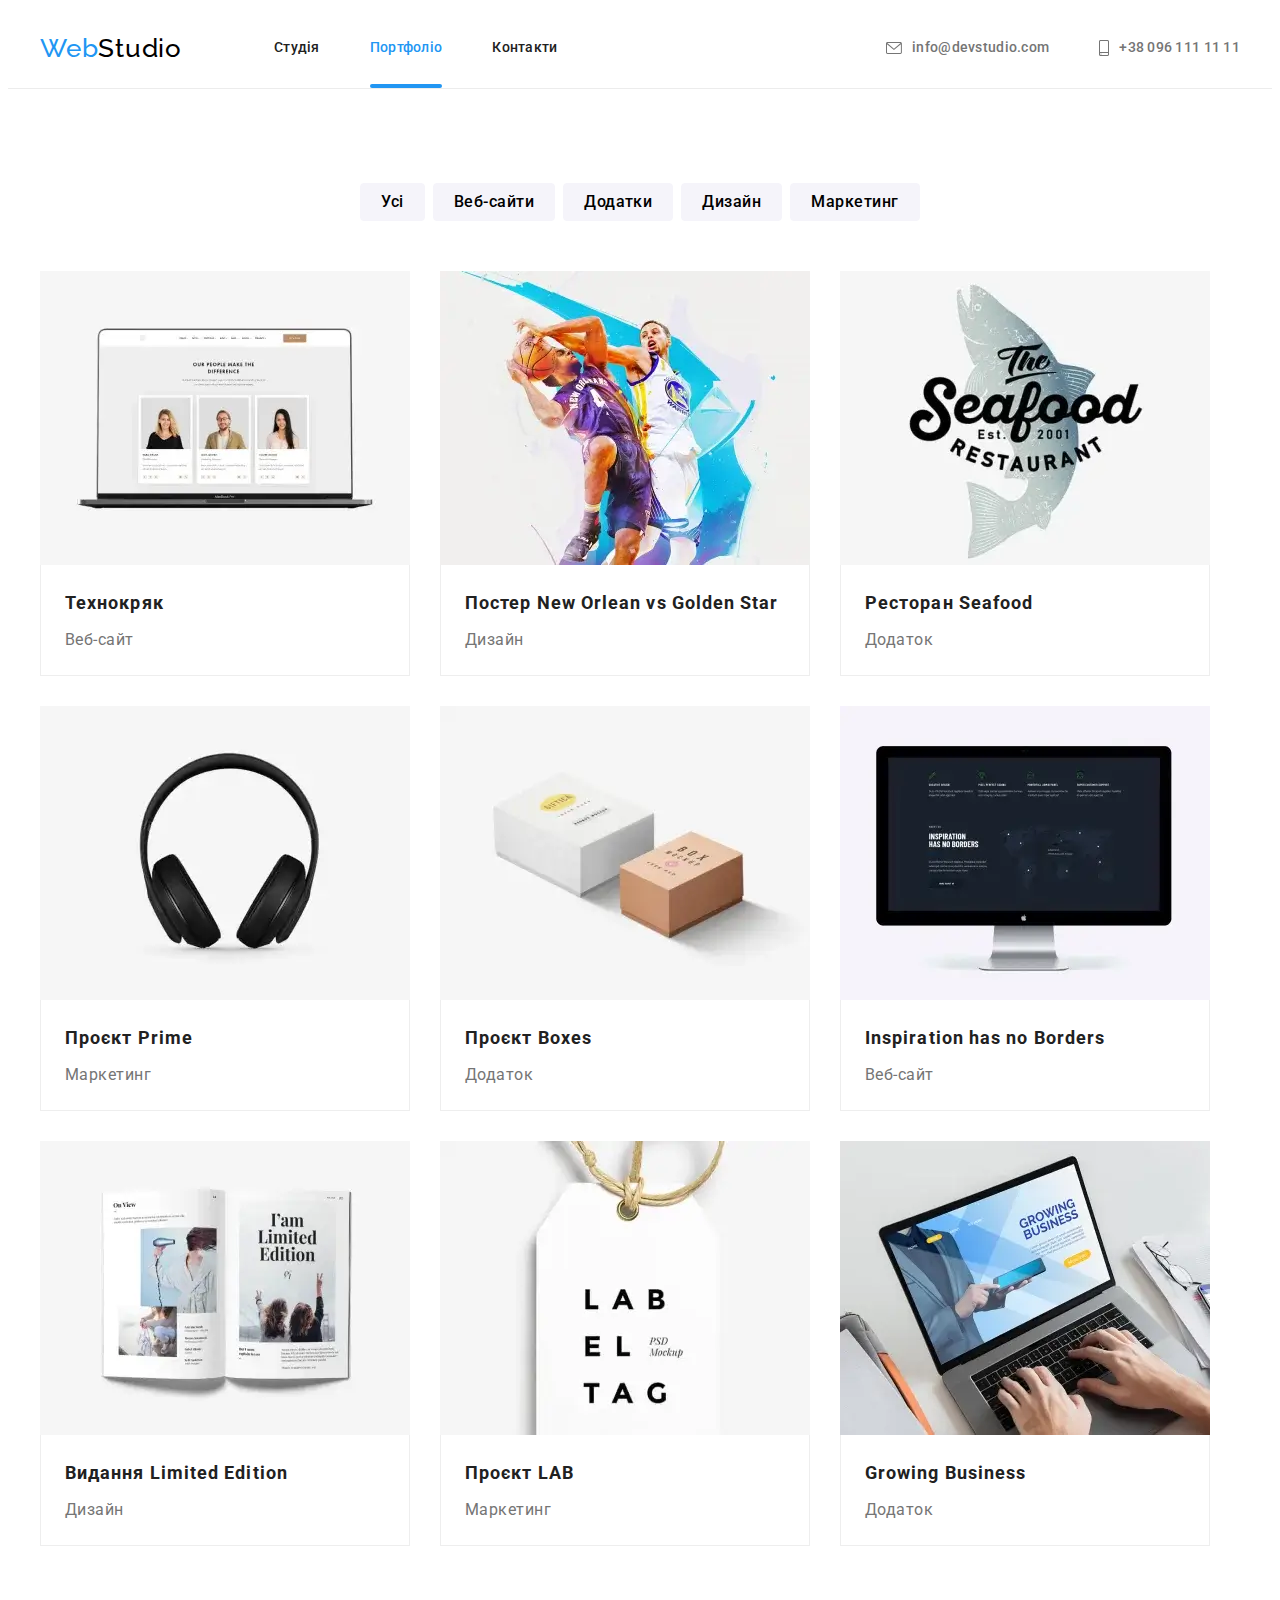
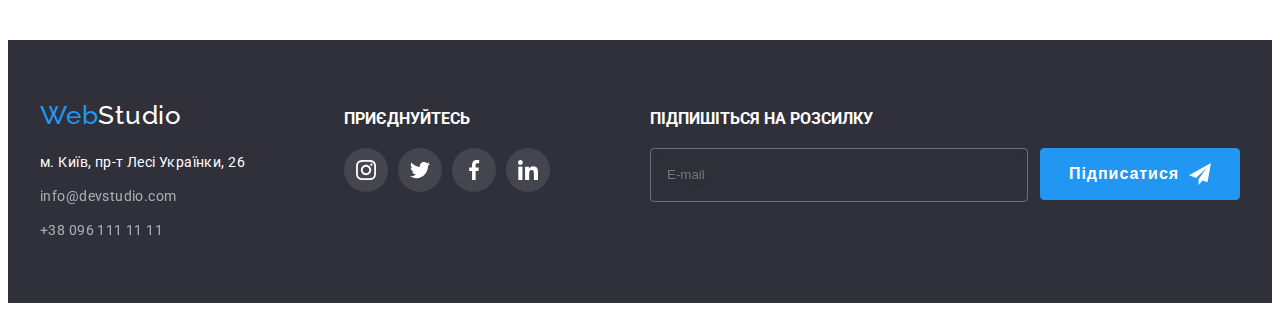
==== commit b40ce488: "Add files via upload" ====
--- a/portfolio.html
+++ b/portfolio.html
@@ -8,7 +8,7 @@
     <link rel="preconnect" href="https://fonts.googleapis.com">
     <link rel="preconnect" href="https://fonts.gstatic.com" crossorigin>
     <link href="https://fonts.googleapis.com/css2?family=Raleway:wght@700&family=Roboto:wght@400;500;700;900&display=swap" rel="stylesheet">
-    <link rel="stylesheet" href="https://cdnjs.cloudflare.com/ajax/libs/modern-normalize/1.1.0/modern-normalize.min.css" integrity="sha512-wpPYUAdjBVSE4KJnH1VR1HeZfpl1ub8YT/NKx4PuQ5NmX2tKuGu6U/JRp5y+Y8XG2tV+wKQpNHVUX03MfMFn9Q==" crossorigin="anonymous" referrerpolicy="no-referrer" />
+    <link rel="stylesheet" href="https://cdnjs.cloudflare.com/ajax/libs/modern-normalize/1.1.0/modern-normalize.min.css" integrity="sha512-wpPYUAdjBVSE4KJnH1VR1HeZfpl1ub8YT/NKx4PuQ5NmX2tKuGu6U/JRp5y+Y8XG2tV+wKQpNHVUX03MfMFn9Q==" crossorigin="anonymous" referrerpolicy="no-referrer" >
     <link rel="stylesheet" href="./css/main.min.css">
 </head>
 <body>
@@ -18,13 +18,13 @@
             <nav class="navigation">
                 <ul class="nav-list list">
                     <li class="nav-list__item">
-                        <a class="nav-list__link link" href="#">Студія</a>
+                        <a class="nav-list__link link" href="index.html">Студія</a>
                     </li>
                     <li class="nav-list__item">
-                        <a class="nav-list__link nav-list__link-hover link" href="portfolio.html"><span class="accent">Портфоліо</span></a>
+                        <a class="nav-list__link nav-list__link-hover link" href="#"><span class="accent">Портфоліо</span></a>
                     </li>
                     <li class="nav-list__item">
-                        <a class="nav-list__link link" href="#">Контакти</a>
+                        <a class="nav-list__link link" href="#address">Контакти</a>
                     </li>
                 </ul>
             </nav>
@@ -66,18 +66,18 @@
                         <a class="project-list link" href="">
                             <div class="project-wrapper">
                                 <picture>
-                                    <source srcset="./images/project-desktop-001.webp 1x, ./images/project-desktop-@2x-001.webp 2x,"
-                                        media="(min-width: 1200px)" type="image/webp" />
-                                    <source srcset="./images/project-desktop-001.jpg 1x, ./images/project-desktop-@2x-001.jpg 2x,"
-                                        media="(min-width: 1200px)" />
-                                    <source srcset="./images/project-tablet-001.webp 1x, ./images/project-tablet-@2x-001.webp 2x,"
-                                        media="(min-width: 768px)" type="image/webp" />
-                                    <source srcset="./images/project-tablet-001.jpg 1x, ./images/project-tablet-@2x-001.jpg 2x,"
-                                        media="(min-width: 768px)" />
-                                    <source srcset="./images/project-mobile-001.webp 1x, ./images/project-mobile-@2x-001.webp 2x,"
-                                        media="(max-width: 767px)" type="image/webp" />
-                                    <source srcset="./images/project-mobile-001.jpg 1x, ./images/project-mobile-@2x-001.jpg 2x,"
-                                        media="(max-width: 767px)" />
+                                    <source srcset="./images/project-desktop-001.webp 1x, ./images/project-desktop-@2x-001.webp 2x"
+                                        media="(min-width: 1200px)" type="image/webp" >
+                                    <source srcset="./images/project-desktop-001.jpg 1x, ./images/project-desktop-@2x-001.jpg 2x"
+                                        media="(min-width: 1200px)" >
+                                    <source srcset="./images/project-tablet-001.webp 1x, ./images/project-tablet-@2x-001.webp 2x"
+                                        media="(min-width: 768px)" type="image/webp" >
+                                    <source srcset="./images/project-tablet-001.jpg 1x, ./images/project-tablet-@2x-001.jpg 2x"
+                                        media="(min-width: 768px)" >
+                                    <source srcset="./images/project-mobile-001.webp 1x, ./images/project-mobile-@2x-001.webp 2x"
+                                        media="(max-width: 767px)" type="image/webp" >
+                                    <source srcset="./images/project-mobile-001.jpg 1x, ./images/project-mobile-@2x-001.jpg 2x"
+                                        media="(max-width: 767px)" >
                                     <img src="./images/project-mobile-001.jpg" alt="фото проекту">
                                 </picture>
                                 <div class="project-overlay">
@@ -95,18 +95,18 @@
                         <a class="project-list link" href="">
                             <div class="project-wrapper">
                                 <picture>
-                                    <source srcset="./images/project-desktop-002.webp 1x, ./images/project-desktop-@2x-002.webp 2x,"
-                                        media="(min-width: 1200px)" type="image/webp" />
-                                    <source srcset="./images/project-desktop-002.jpg 1x, ./images/project-desktop-@2x-002.jpg 2x,"
-                                        media="(min-width: 1200px)" />
-                                    <source srcset="./images/project-tablet-002.webp 1x, ./images/project-tablet-@2x-002.webp 2x,"
-                                        media="(min-width: 768px)" type="image/webp" />
-                                    <source srcset="./images/project-tablet-002.jpg 1x, ./images/project-tablet-@2x-002.jpg 2x,"
-                                        media="(min-width: 768px)" />
-                                    <source srcset="./images/project-mobile-002.webp 1x, ./images/project-mobile-@2x-002.webp 2x,"
-                                        media="(max-width: 767px)" type="image/webp" />
-                                    <source srcset="./images/project-mobile-002.jpg 1x, ./images/project-mobile-@2x-002.jpg 2x,"
-                                        media="(max-width: 767px)" />
+                                    <source srcset="./images/project-desktop-002.webp 1x, ./images/project-desktop-@2x-002.webp 2x"
+                                        media="(min-width: 1200px)" type="image/webp" >
+                                    <source srcset="./images/project-desktop-002.jpg 1x, ./images/project-desktop-@2x-002.jpg 2x"
+                                        media="(min-width: 1200px)" >
+                                    <source srcset="./images/project-tablet-002.webp 1x, ./images/project-tablet-@2x-002.webp 2x"
+                                        media="(min-width: 768px)" type="image/webp" >
+                                    <source srcset="./images/project-tablet-002.jpg 1x, ./images/project-tablet-@2x-002.jpg 2x"
+                                        media="(min-width: 768px)" >
+                                    <source srcset="./images/project-mobile-002.webp 1x, ./images/project-mobile-@2x-002.webp 2x"
+                                        media="(max-width: 767px)" type="image/webp" >
+                                    <source srcset="./images/project-mobile-002.jpg 1x, ./images/project-mobile-@2x-002.jpg 2x"
+                                        media="(max-width: 767px)" >
                                     <img src="./images/project-mobile-002.jpg" alt="фото проекту">
                                 </picture>
                                 <div class="project-overlay">
@@ -125,18 +125,18 @@
                         <a class="project-list link" href="">
                             <div class="project-wrapper">
                                 <picture>
-                                    <source srcset="./images/project-desktop-003.webp 1x, ./images/project-desktop-@2x-003.webp 2x,"
-                                        media="(min-width: 1200px)" type="image/webp" />
-                                    <source srcset="./images/project-desktop-003.jpg 1x, ./images/project-desktop-@2x-003.jpg 2x,"
-                                        media="(min-width: 1200px)" />
-                                    <source srcset="./images/project-tablet-003.webp 1x, ./images/project-tablet-@2x-003.webp 2x,"
-                                        media="(min-width: 768px)" type="image/webp" />
-                                    <source srcset="./images/project-tablet-003.jpg 1x, ./images/project-tablet-@2x-003.jpg 2x,"
-                                        media="(min-width: 768px)" />
-                                    <source srcset="./images/project-mobile-003.webp 1x, ./images/project-mobile-@2x-003.webp 2x,"
-                                        media="(max-width: 767px)" type="image/webp" />
-                                    <source srcset="./images/project-mobile-003.jpg 1x, ./images/project-mobile-@2x-003.jpg 2x,"
-                                        media="(max-width: 767px)" />
+                                    <source srcset="./images/project-desktop-003.webp 1x, ./images/project-desktop-@2x-003.webp 2x"
+                                        media="(min-width: 1200px)" type="image/webp" >
+                                    <source srcset="./images/project-desktop-003.jpg 1x, ./images/project-desktop-@2x-003.jpg 2x"
+                                        media="(min-width: 1200px)" >
+                                    <source srcset="./images/project-tablet-003.webp 1x, ./images/project-tablet-@2x-003.webp 2x"
+                                        media="(min-width: 768px)" type="image/webp" >
+                                    <source srcset="./images/project-tablet-003.jpg 1x, ./images/project-tablet-@2x-003.jpg 2x"
+                                        media="(min-width: 768px)" >
+                                    <source srcset="./images/project-mobile-003.webp 1x, ./images/project-mobile-@2x-003.webp 2x"
+                                        media="(max-width: 767px)" type="image/webp" >
+                                    <source srcset="./images/project-mobile-003.jpg 1x, ./images/project-mobile-@2x-003.jpg 2x"
+                                        media="(max-width: 767px)" >
                                     <img src="./images/project-mobile-003.jpg" alt="фото проекту">
                                 </picture>                                
                                 <div class="project-overlay">
@@ -155,18 +155,18 @@
                         <a class="project-list link" href="">
                             <div class="project-wrapper">
                                 <picture>
-                                    <source srcset="./images/project-desktop-004.webp 1x, ./images/project-desktop-@2x-004.webp 2x,"
-                                        media="(min-width: 1200px)" type="image/webp" />
-                                    <source srcset="./images/project-desktop-004.jpg 1x, ./images/project-desktop-@2x-004.jpg 2x,"
-                                        media="(min-width: 1200px)" />
-                                    <source srcset="./images/project-tablet-004.webp 1x, ./images/project-tablet-@2x-004.webp 2x,"
-                                        media="(min-width: 768px)" type="image/webp" />
-                                    <source srcset="./images/project-tablet-004.jpg 1x, ./images/project-tablet-@2x-004.jpg 2x,"
-                                        media="(min-width: 768px)" />
-                                    <source srcset="./images/project-mobile-004.webp 1x, ./images/project-mobile-@2x-004.webp 2x,"
-                                        media="(max-width: 767px)" type="image/webp" />
-                                    <source srcset="./images/project-mobile-004.jpg 1x, ./images/project-mobile-@2x-004.jpg 2x,"
-                                        media="(max-width: 767px)" />
+                                    <source srcset="./images/project-desktop-004.webp 1x, ./images/project-desktop-@2x-004.webp 2x"
+                                        media="(min-width: 1200px)" type="image/webp" >
+                                    <source srcset="./images/project-desktop-004.jpg 1x, ./images/project-desktop-@2x-004.jpg 2x"
+                                        media="(min-width: 1200px)" >
+                                    <source srcset="./images/project-tablet-004.webp 1x, ./images/project-tablet-@2x-004.webp 2x"
+                                        media="(min-width: 768px)" type="image/webp" >
+                                    <source srcset="./images/project-tablet-004.jpg 1x, ./images/project-tablet-@2x-004.jpg 2x"
+                                        media="(min-width: 768px)" >
+                                    <source srcset="./images/project-mobile-004.webp 1x, ./images/project-mobile-@2x-004.webp 2x"
+                                        media="(max-width: 767px)" type="image/webp" >
+                                    <source srcset="./images/project-mobile-004.jpg 1x, ./images/project-mobile-@2x-004.jpg 2x"
+                                        media="(max-width: 767px)" >
                                     <img src="./images/project-mobile-004.jpg" alt="фото проекту">
                                 </picture>
                                 <div class="project-overlay">
@@ -185,18 +185,18 @@
                         <a class="project-list link" href="">
                             <div class="project-wrapper">
                                 <picture>
-                                    <source srcset="./images/project-desktop-005.webp 1x, ./images/project-desktop-@2x-005.webp 2x,"
-                                        media="(min-width: 1200px)" type="image/webp" />
-                                    <source srcset="./images/project-desktop-005.jpg 1x, ./images/project-desktop-@2x-005.jpg 2x,"
-                                        media="(min-width: 1200px)" />
-                                    <source srcset="./images/project-tablet-005.webp 1x, ./images/project-tablet-@2x-005.webp 2x,"
-                                        media="(min-width: 768px)" type="image/webp" />
-                                    <source srcset="./images/project-tablet-005.jpg 1x, ./images/project-tablet-@2x-005.jpg 2x,"
-                                        media="(min-width: 768px)" />
-                                    <source srcset="./images/project-mobile-005.webp 1x, ./images/project-mobile-@2x-005.webp 2x,"
-                                        media="(max-width: 767px)" type="image/webp" />
-                                    <source srcset="./images/project-mobile-005.jpg 1x, ./images/project-mobile-@2x-005.jpg 2x,"
-                                        media="(max-width: 767px)" />
+                                    <source srcset="./images/project-desktop-005.webp 1x, ./images/project-desktop-@2x-005.webp 2x"
+                                        media="(min-width: 1200px)" type="image/webp" >
+                                    <source srcset="./images/project-desktop-005.jpg 1x, ./images/project-desktop-@2x-005.jpg 2x"
+                                        media="(min-width: 1200px)" >
+                                    <source srcset="./images/project-tablet-005.webp 1x, ./images/project-tablet-@2x-005.webp 2x"
+                                        media="(min-width: 768px)" type="image/webp" >
+                                    <source srcset="./images/project-tablet-005.jpg 1x, ./images/project-tablet-@2x-005.jpg 2x"
+                                        media="(min-width: 768px)" >
+                                    <source srcset="./images/project-mobile-005.webp 1x, ./images/project-mobile-@2x-005.webp 2x"
+                                        media="(max-width: 767px)" type="image/webp" >
+                                    <source srcset="./images/project-mobile-005.jpg 1x, ./images/project-mobile-@2x-005.jpg 2x"
+                                        media="(max-width: 767px)" >
                                     <img src="./images/project-mobile-005.jpg" alt="фото проекту">
                                 </picture>
                                 <div class="project-overlay">
@@ -215,18 +215,18 @@
                         <a class="project-list link" href="">
                             <div class="project-wrapper">
                                 <picture>
-                                    <source srcset="./images/project-desktop-006.webp 1x, ./images/project-desktop-@2x-006.webp 2x,"
-                                        media="(min-width: 1200px)" type="image/webp" />
-                                    <source srcset="./images/project-desktop-006.jpg 1x, ./images/project-desktop-@2x-006.jpg 2x,"
-                                        media="(min-width: 1200px)" />
-                                    <source srcset="./images/project-tablet-006.webp 1x, ./images/project-tablet-@2x-006.webp 2x,"
-                                        media="(min-width: 768px)" type="image/webp" />
-                                    <source srcset="./images/project-tablet-006.jpg 1x, ./images/project-tablet-@2x-006.jpg 2x,"
-                                        media="(min-width: 768px)" />
-                                    <source srcset="./images/project-mobile-006.webp 1x, ./images/project-mobile-@2x-006.webp 2x,"
-                                        media="(max-width: 767px)" type="image/webp" />
-                                    <source srcset="./images/project-mobile-006.jpg 1x, ./images/project-mobile-@2x-006.jpg 2x,"
-                                        media="(max-width: 767px)" />
+                                    <source srcset="./images/project-desktop-006.webp 1x, ./images/project-desktop-@2x-006.webp 2x"
+                                        media="(min-width: 1200px)" type="image/webp" >
+                                    <source srcset="./images/project-desktop-006.jpg 1x, ./images/project-desktop-@2x-006.jpg 2x"
+                                        media="(min-width: 1200px)" >
+                                    <source srcset="./images/project-tablet-006.webp 1x, ./images/project-tablet-@2x-006.webp 2x"
+                                        media="(min-width: 768px)" type="image/webp" >
+                                    <source srcset="./images/project-tablet-006.jpg 1x, ./images/project-tablet-@2x-006.jpg 2x"
+                                        media="(min-width: 768px)" >
+                                    <source srcset="./images/project-mobile-006.webp 1x, ./images/project-mobile-@2x-006.webp 2x"
+                                        media="(max-width: 767px)" type="image/webp" >
+                                    <source srcset="./images/project-mobile-006.jpg 1x, ./images/project-mobile-@2x-006.jpg 2x"
+                                        media="(max-width: 767px)" >
                                     <img src="./images/project-mobile-006.jpg" alt="фото проекту">
                                 </picture>
                                 <div class="project-overlay">
@@ -245,18 +245,18 @@
                         <a class="project-list link" href="">
                             <div class="project-wrapper">
                                 <picture>
-                                    <source srcset="./images/project-desktop-007.webp 1x, ./images/project-desktop-@2x-007.webp 2x,"
-                                        media="(min-width: 1200px)" type="image/webp" />
-                                    <source srcset="./images/project-desktop-007.jpg 1x, ./images/project-desktop-@2x-007.jpg 2x,"
-                                        media="(min-width: 1200px)" />
-                                    <source srcset="./images/project-tablet-007.webp 1x, ./images/project-tablet-@2x-007.webp 2x,"
-                                        media="(min-width: 768px)" type="image/webp" />
-                                    <source srcset="./images/project-tablet-007.jpg 1x, ./images/project-tablet-@2x-007.jpg 2x,"
-                                        media="(min-width: 768px)" />
-                                    <source srcset="./images/project-mobile-007.webp 1x, ./images/project-mobile-@2x-007.webp 2x,"
-                                        media="(max-width: 767px)" type="image/webp" />
-                                    <source srcset="./images/project-mobile-007.jpg 1x, ./images/project-mobile-@2x-007.jpg 2x,"
-                                        media="(max-width: 767px)" />
+                                    <source srcset="./images/project-desktop-007.webp 1x, ./images/project-desktop-@2x-007.webp 2x"
+                                        media="(min-width: 1200px)" type="image/webp" >
+                                    <source srcset="./images/project-desktop-007.jpg 1x, ./images/project-desktop-@2x-007.jpg 2x"
+                                        media="(min-width: 1200px)" >
+                                    <source srcset="./images/project-tablet-007.webp 1x, ./images/project-tablet-@2x-007.webp 2x"
+                                        media="(min-width: 768px)" type="image/webp" >
+                                    <source srcset="./images/project-tablet-007.jpg 1x, ./images/project-tablet-@2x-007.jpg 2x"
+                                        media="(min-width: 768px)" >
+                                    <source srcset="./images/project-mobile-007.webp 1x, ./images/project-mobile-@2x-007.webp 2x"
+                                        media="(max-width: 767px)" type="image/webp" >
+                                    <source srcset="./images/project-mobile-007.jpg 1x, ./images/project-mobile-@2x-007.jpg 2x"
+                                        media="(max-width: 767px)" >
                                     <img src="./images/project-mobile-007.jpg" alt="фото проекту">
                                 </picture>
                                 <div class="project-overlay">
@@ -275,18 +275,18 @@
                         <a class="project-list link" href="">
                             <div class="project-wrapper">
                                 <picture>
-                                    <source srcset="./images/project-desktop-008.webp 1x, ./images/project-desktop-@2x-008.webp 2x,"
-                                        media="(min-width: 1200px)" type="image/webp" />
-                                    <source srcset="./images/project-desktop-008.jpg 1x, ./images/project-desktop-@2x-008.jpg 2x,"
-                                        media="(min-width: 1200px)" />
-                                    <source srcset="./images/project-tablet-008.webp 1x, ./images/project-tablet-@2x-008.webp 2x,"
-                                        media="(min-width: 768px)" type="image/webp" />
-                                    <source srcset="./images/project-tablet-008.jpg 1x, ./images/project-tablet-@2x-008.jpg 2x,"
-                                        media="(min-width: 768px)" />
-                                    <source srcset="./images/project-mobile-008.webp 1x, ./images/project-mobile-@2x-008.webp 2x,"
-                                        media="(max-width: 767px)" type="image/webp" />
-                                    <source srcset="./images/project-mobile-008.jpg 1x, ./images/project-mobile-@2x-008.jpg 2x,"
-                                        media="(max-width: 767px)" />
+                                    <source srcset="./images/project-desktop-008.webp 1x, ./images/project-desktop-@2x-008.webp 2x"
+                                        media="(min-width: 1200px)" type="image/webp" >
+                                    <source srcset="./images/project-desktop-008.jpg 1x, ./images/project-desktop-@2x-008.jpg 2x"
+                                        media="(min-width: 1200px)" >
+                                    <source srcset="./images/project-tablet-008.webp 1x, ./images/project-tablet-@2x-008.webp 2x"
+                                        media="(min-width: 768px)" type="image/webp" >
+                                    <source srcset="./images/project-tablet-008.jpg 1x, ./images/project-tablet-@2x-008.jpg 2x"
+                                        media="(min-width: 768px)" >
+                                    <source srcset="./images/project-mobile-008.webp 1x, ./images/project-mobile-@2x-008.webp 2x"
+                                        media="(max-width: 767px)" type="image/webp" >
+                                    <source srcset="./images/project-mobile-008.jpg 1x, ./images/project-mobile-@2x-008.jpg 2x"
+                                        media="(max-width: 767px)" >
                                     <img src="./images/project-mobile-008.jpg" alt="фото проекту">
                                 </picture>
                                 <div class="project-overlay">
@@ -305,18 +305,18 @@
                         <a class="project-list link" href="">
                             <div class="project-wrapper">
                                 <picture>
-                                    <source srcset="./images/project-desktop-009.webp 1x, ./images/project-desktop-@2x-009.webp 2x,"
-                                        media="(min-width: 1200px)" type="image/webp" />
-                                    <source srcset="./images/project-desktop-009.jpg 1x, ./images/project-desktop-@2x-009.jpg 2x,"
-                                        media="(min-width: 1200px)" />
-                                    <source srcset="./images/project-tablet-009.webp 1x, ./images/project-tablet-@2x-009.webp 2x,"
-                                        media="(min-width: 768px)" type="image/webp" />
-                                    <source srcset="./images/project-tablet-009.jpg 1x, ./images/project-tablet-@2x-009.jpg 2x,"
-                                        media="(min-width: 768px)" />
-                                    <source srcset="./images/project-mobile-009.webp 1x, ./images/project-mobile-@2x-009.webp 2x,"
-                                        media="(max-width: 767px)" type="image/webp" />
-                                    <source srcset="./images/project-mobile-009.jpg 1x, ./images/project-mobile-@2x-009.jpg 2x,"
-                                        media="(max-width: 767px)" />
+                                    <source srcset="./images/project-desktop-009.webp 1x, ./images/project-desktop-@2x-009.webp 2x"
+                                        media="(min-width: 1200px)" type="image/webp" >
+                                    <source srcset="./images/project-desktop-009.jpg 1x, ./images/project-desktop-@2x-009.jpg 2x"
+                                        media="(min-width: 1200px)" >
+                                    <source srcset="./images/project-tablet-009.webp 1x, ./images/project-tablet-@2x-009.webp 2x"
+                                        media="(min-width: 768px)" type="image/webp" >
+                                    <source srcset="./images/project-tablet-009.jpg 1x, ./images/project-tablet-@2x-009.jpg 2x"
+                                        media="(min-width: 768px)" >
+                                    <source srcset="./images/project-mobile-009.webp 1x, ./images/project-mobile-@2x-009.webp 2x"
+                                        media="(max-width: 767px)" type="image/webp" >
+                                    <source srcset="./images/project-mobile-009.jpg 1x, ./images/project-mobile-@2x-009.jpg 2x"
+                                        media="(max-width: 767px)" >
                                     <img src="./images/project-mobile-009.jpg" alt="фото проекту">
                                 </picture>
                                 <div class="project-overlay">
@@ -339,7 +339,7 @@
         <div class="container footer-container">
             <div class="footer-contacts-container">
                 <a class="logo-link link" href="#"><span class="accent">Web</span>Studio</a>
-                <address class="contact-address">
+                <address id="address" class="contact-address">
                     <span>м. Київ, пр-т Лесі Українки, 26</span>
                     <a class="contacts link" href="mailto:info@devstudio.com">info@devstudio.com</a>
                     <a class="contacts link" href="tel:+380961111111">+38 096 111 11 11</a>
--- a/css/main.min.css
+++ b/css/main.min.css
@@ -1 +1 @@
-:root{--primery-font-family: Roboto, sans-serif;--secondary-font-family: Raleway, sans-serif;--primery-text-color-teme-light: #000000;--secondary-text-color-teme-light: #212121;--primery-text-color-teme-dark: #FFFFFF;--secondary-text-color-teme-dark: #757575;--third-text-color-teme-dark: #afb1b8;--accent-color: #2196F3;--via-magenta: #FF0090;--background-color-teme-dark: #2F303A;--background-color-teme-light: #F5F4FA}body{font-family:var(--primery-font-family)}h1,h2,h3,h4,h5,h6,p{margin-top:0;margin-bottom:0}ul,ol{margin-top:0;margin-bottom:0;padding-left:0}img{display:block}.list{list-style:none}.link{text-decoration:none}.accent{color:var(--accent-color)}.visuality-hidden{position:absolute;width:1px;height:1px;margin:-1px;border:0;padding:0;white-space:nowrap;clip-path:inset(0 0 0 0);overflow:hidden}.container{padding-left:15px;padding-right:15px}@media screen and (min-width: 480px){.container{width:448px;margin-left:auto;margin-right:auto}}@media screen and (min-width: 768px){.container{width:738px}}@media screen and (min-width: 1200px){.container{width:1200px}}.main-title{max-width:360px;word-wrap:break-word;text-align:center;font-weight:900;font-size:26px;line-height:1.42;letter-spacing:.06em;text-transform:uppercase;color:var(--primery-text-color-teme-dark)}@media screen and (min-width: 1200px){.main-title{max-width:690px;font-size:44px;line-height:1.36}}.subtitle{justify-content:center;margin-bottom:50px;text-align:center;font-weight:700;font-size:36px;line-height:1.16;letter-spacing:.03em;color:var(--secondary-text-color-teme-light)}.logo-link{margin-right:92px;font-family:var(--secondary-font-family);font-weight:500;font-size:26px;line-height:1.19;letter-spacing:.03em;color:var(--primery-text-color-teme-light)}.modal-button{min-width:160px;padding:10px 32px;border:1px solid var(--accent-color);border-radius:4px;margin-top:30px;font-family:inherit;font-weight:700;font-size:16px;line-height:1.87;letter-spacing:.06em;color:var(--primery-text-color-teme-dark);background-color:var(--accent-color);text-transform:none;cursor:pointer}.social-list{display:flex;justify-content:center;gap:10px}.social-list-link{display:flex;align-items:center;justify-content:center;width:44px;height:44px;background-color:var(--primery-text-color-teme-dark);border-radius:50%;fill:var(--third-text-color-teme-dark);transition:background-color 250ms cubic-bezier(0.4, 0, 0.2, 1),fill 250ms cubic-bezier(0.4, 0, 0.2, 1)}.social-list-link:hover,.social-list-link:focus{background-color:var(--accent-color);fill:var(--primery-text-color-teme-dark)}.backdrop{position:fixed;top:0;left:0;width:100vw;height:100vh;background:rgba(0,0,0,.2);transition:opacity 250ms cubic-bezier(0.4, 0, 0.2, 1),visibility 250ms cubic-bezier(0.4, 0, 0.2, 1)}.backdrop.is-hidden{opacity:0;visibility:hidden;pointer-events:none}.modal{position:absolute;top:50%;left:50%;transform:translate(-50%, -50%) scale(1);width:528px;height:580px;border-radius:4px;background-color:var(--primery-text-color-teme-dark);transition:transform 250ms cubic-bezier(0.4, 0, 0.2, 1);padding:40px}.backdrop.is-hidden .modal{transform:translate(-50%, -50%) scale(0.75)}.modal-close-btn{position:absolute;top:8px;right:8px;padding:0;display:flex;justify-content:center;align-items:center;width:30px;height:30px;border-radius:50%;border:1px solid rgba(0,0,0,.1);background-color:rgba(0,0,0,0);fill:var(--primery-text-color-teme-light);cursor:pointer;transition:fill 250ms cubic-bezier(0.4, 0, 0.2, 1)}.modal-close-btn:hover,.modal-close-btn:focus{fill:var(--accent-color)}.modal-header{margin-bottom:12px;font-style:normal;font-weight:700;font-size:20px;line-height:1.15;text-align:center;letter-spacing:.03em;color:var(--secondary-text-color-teme-light)}.contact-text-name{display:block;font-style:normal;font-weight:400;font-size:12px;line-height:1.16;letter-spacing:.01em;color:var(--secondary-text-color-teme-dark)}.contact-form-field{display:block;margin-bottom:10px}.contact-form-input-wrapper{position:relative;display:block;margin-top:4px}.contact-form-input{width:100%;height:40px;padding-left:42px;border:1px solid rgba(33,33,33,.2);border-radius:4px;transition:border-color 250ms cubic-bezier(0.4, 0, 0.2, 1)}.contact-form-input:focus{outline:none;border-color:var(--accent-color)}.contact-form-icon{position:absolute;top:50%;left:12px;transform:translateY(-50%);transition:background-color 250ms cubic-bezier(0.4, 0, 0.2, 1),fill 250ms cubic-bezier(0.4, 0, 0.2, 1)}.contact-form-input:focus+.contact-form-icon{fill:var(--accent-color)}.contact-form-message{width:100%;height:120px;margin-top:4px;padding:12px 16px;resize:none;border:1px solid rgba(33,33,33,.2);border-radius:4px;transition:border-color 250ms cubic-bezier(0.4, 0, 0.2, 1)}.contact-form-message:focus{outline:none;border-color:var(--accent-color)}.contact-form-message::placeholder{color:rgba(117,117,117,.5)}.contact-form-checkbox-wrapper{margin-bottom:30px;display:flex;justify-content:center}.contact-form-checkbox-label{display:flex;align-items:center;position:relative;font-style:normal;font-weight:400;font-size:14px;line-height:1.71;letter-spacing:.03em;color:var(--secondary-text-color-teme-dark)}.contact-form-checkbox-label::before{content:"";display:inline-block;width:16px;height:16px;border:1px solid var(--secondary-text-color-teme-light);cursor:pointer;margin-right:10px}.contact-form-checkbox:checked+.contact-form-checkbox-label::before{background-image:url(../images/icon-check.svg);border:var(--accent-color)}.contact-form-checkbox:focus+.contact-form-checkbox-label::before{outline:1px solid var(--accent-color)}.contact-form-checkbox-label>a{color:var(--accent-color);text-decoration:underline var(--accent-color)}.contact-form-submit-btn{display:block;margin:0 auto;padding:10px 52px;border:1px solid var(--accent-color);background-color:var(--accent-color);border-radius:4px;font-weight:700;font-size:16px;line-height:1.87;letter-spacing:.06em;color:var(--primery-text-color-teme-dark);text-transform:none;cursor:pointer;transition:box-shadow 250ms cubic-bezier(0.4, 0, 0.2, 1)}.contact-form-submit-btn:hover,.contact-form-submit-btn:focus{box-shadow:0px 4px 4px rgba(0,0,0,.15)}.mobile-menu{position:absolute;top:0;left:0;background-color:var(--primery-text-color-teme-dark);width:100%;height:100vw;overflow:auto;opacity:0;visibility:hidden;pointer-events:none;transition:opacity 250ms cubic-bezier(0.4, 0, 0.2, 1),visibility 250ms cubic-bezier(0.4, 0, 0.2, 1)}@media screen and (min-width: 768px){.mobile-menu{display:none}}.mobile-menu.is-open{opacity:1;visibility:visible;pointer-events:auto}.mobile-menu-container{position:relative;padding-top:48px;padding-bottom:48px}.mobile-menu__close-btn{position:absolute;top:10px;right:10px;border:none;padding:0;line-height:0;display:flex;justify-content:center;align-items:center;width:40px;height:40px;background-color:rgba(0,0,0,0);fill:var(--primery-text-color-teme-light);cursor:pointer;transition:fill 250ms cubic-bezier(0.4, 0, 0.2, 1)}.mobile-menu__close-btn:hover,.mobile-menu__close-btn:focus{fill:var(--accent-color)}.mobile-menu__navigation{font-family:var(--primery-font-family);font-style:normal;font-weight:500;font-size:40px;line-height:1.18;letter-spacing:.02em;color:var(--secondary-text-color-teme-light)}.mobile-menu__nav-list:not(:last-child){margin-bottom:32px}.mobile-menu__nav-list-accent{color:var(--accent-color)}.mobile-menu__contacts{padding-top:186px}.mobile-menu__contact-list{margin-bottom:32px}.mobile-menu__contact-mail{font-family:var(--primery-font-family);font-style:normal;font-weight:500;font-size:34px;line-height:1.18;letter-spacing:.02em;color:var(--accent-color)}.mobile-menu__contact-tel{font-family:var(--primery-font-family);font-style:normal;font-weight:500;font-size:24px;line-height:1.18;letter-spacing:.02em;color:var(--secondary-text-color-teme-light)}.mobile-menu__links{margin-top:32px;display:flex}.mobile-menu__social-link{margin-right:5px}.mobile-menu__link{font-family:var(--primery-font-family);font-style:normal;font-weight:500;font-size:18px;line-height:1.22px;letter-spacing:.02em;color:var(--accent-color)}.mobile-menu__line{font-style:normal;font-weight:400px;font-style:12px;line-height:15px;color:rgba(33,33,33,.2)}.page-header{padding-top:16px;padding-bottom:16px;position:relative}@media screen and (min-width: 768px){.page-header{padding:0;border-bottom:1px solid #ececec}}.header-container{display:flex;justify-content:space-between;align-items:center}@media screen and (min-width: 768px){.header-container{display:flex;align-items:center}}.mobile-menu-btn{background-color:rgba(0,0,0,0);border:none;padding:0;line-height:0}@media screen and (min-width: 768px){.mobile-menu-btn{display:none}}.mobile-menu-btn__icon{fill:var(--secondary-text-color-teme-light)}.navigation{display:flex;align-items:center}.nav-list{display:none}@media screen and (min-width: 768px){.nav-list{display:flex;align-items:center}.nav-list__item:not(:last-child){margin-right:50px}}.nav-list__link{position:relative;display:block;padding-top:32px;padding-bottom:32px;font-weight:500;font-size:14px;line-height:1.14;letter-spacing:.02em;color:var(--secondary-text-color-teme-light);transition:color 250ms cubic-bezier(0.4, 0, 0.2, 1)}.nav-list__link:hover,.nav-list__link:focus{color:var(--accent-color)}.nav-list__link-hover::after{position:absolute;bottom:0;left:0;content:"";width:100%;height:4px;background-color:var(--accent-color);border-radius:2px}.contacts-list{display:none}@media screen and (min-width: 768px){.contacts-list{margin-left:auto;display:flex;flex-direction:column}}@media screen and (min-width: 1200px){.contacts-list{flex-direction:row;align-items:center}.contacts-list:not(:last-child){margin-right:10px}}@media screen and (min-width: 768px){.contact-list__item:not(:last-child){padding-bottom:10px}}@media screen and (min-width: 1200px){.contact-list__item:not(:last-child){padding-bottom:0;margin-right:50px}}.contact-list__information{display:flex;align-items:center;font-weight:500;font-size:12px;line-height:1.16;letter-spacing:.02em;color:var(--secondary-text-color-teme-dark);transition:color 250ms cubic-bezier(0.4, 0, 0.2, 1)}.contact-list__information:hover,.contact-list__information:focus{color:var(--accent-color);fill:var(--accent-color)}@media screen and (min-width: 1200px){.contact-list__information{font-size:14px;line-height:1.14}}.contact-item{margin-right:10px;fill:currentColor}.hero{max-width:480px;margin:auto;background-image:linear-gradient(rgba(47, 48, 58, 0.4), rgba(47, 48, 58, 0.4)),url("../images/Img.png");background-size:cover;background-repeat:no-repeat;padding-top:118px;padding-bottom:118px;background-color:var(--background-color-teme-dark)}@media(min-device-pixel-ratio: 2),(min-resolution: 192dpi),(min-resolution: 2dppx){.hero{background-image:url("../images/Img@2x.png")}}@media screen and (min-width: 768px){.hero{max-width:768px}}@media screen and (min-width: 1200px){.hero{max-width:1600px;padding-top:200px;padding-bottom:200px}}.hero-container{display:flex;flex-direction:column;align-items:center}.feature-text{padding-top:60px;padding-bottom:60px}@media screen and (min-width: 1200px){.feature-text{padding-top:94px;padding-bottom:0}}.feature-text>.container{margin:0}@media screen and (min-width: 768px){.feature-list{display:flex;flex-wrap:wrap;margin-left:-30px;margin-top:-30px}}@media screen and (min-width: 1200px){.feature-list{display:flex;flex-wrap:nowrap;flex-direction:row;align-items:flex-start;margin:0;gap:30px}}.feature-list__items{width:450px}@media screen and (min-width: 768px){.feature-list__items{width:354px;box-sizing:border-box;flex-basis:50%;margin-left:30px;margin-top:30px;padding:0;line-height:0}}@media screen and (min-width: 1200px){.feature-list__items{width:270px}.feature-list__items:not(:last-child){padding-bottom:30px}}.feature-list__wrapper{margin-bottom:30px;display:flex;align-items:center;justify-content:center;width:450px;height:120px;background-color:var(--background-color-teme-light)}@media screen and (min-width: 768px){.feature-list__wrapper{width:354px}}@media screen and (min-width: 1200px){.feature-list__wrapper{width:270px}}.feature-list__item{margin-bottom:10px;text-align:center;font-weight:700;font-size:14px;line-height:1.14;letter-spacing:.03em;color:var(--secondary-text-color-teme-light)}@media screen and (min-width: 768px){.feature-list__item{text-align:left}}.feature-list__text{font-weight:400;font-size:14px;line-height:1.71;letter-spacing:.03em;color:var(--secondary-text-color-teme-dark)}.feature-image{display:none}@media screen and (min-width: 1200px){.feature-image{display:block;padding-top:94px;padding-bottom:94px}}.feature-list__photos{display:flex;flex-direction:row}.feature-list__photo:not(:last-child){margin-right:30px}.feature-list__photo{position:relative}.feature-list__signature{position:absolute;bottom:0;left:0;content:"";width:100%;height:70px;display:flex;align-items:center;justify-content:center;letter-spacing:.03em;text-transform:uppercase;color:var(--primery-text-color-teme-dark);background-color:rgba(47,48,58,.8)}.our-team{padding-top:60px;padding-bottom:60px;background-color:var(--background-color-teme-light)}@media screen and (min-width: 1200px){.our-team{padding-top:94px;padding-bottom:94px}}.about-team{display:block;box-sizing:border-box}@media screen and (min-width: 1200px){.about-team{display:flex;flex-wrap:wrap;margin-left:-30px;margin-top:-30px}}.about-team__items{flex-basis:calc((100% - 120px)/4);margin-left:30px;margin-top:30px;background-color:var(--primery-text-color-teme-dark);border-bottom:var(--secondary-text-color-teme-light)}.about-team__text{padding:30px 20px;text-align:center;box-shadow:0px 1px 3px rgba(0,0,0,.12),0px 1px 1px rgba(0,0,0,.14),0px 2px 1px rgba(0,0,0,.2);border-radius:0px 0px 4px 4px}.about-team__name{margin-bottom:10px;font-weight:500;font-size:16px;line-height:1.19;letter-spacing:.03em;color:var(--secondary-text-color-teme-light)}.about-team__item{font-weight:400;font-size:16px;line-height:1.19;letter-spacing:.03em;color:var(--secondary-text-color-teme-dark);margin-bottom:16px}.our-clients{padding-top:60px;padding-bottom:60px}@media screen and (min-width: 1200px){.our-clients{padding-top:94px;padding-bottom:94px}}.clients{display:flex;flex-wrap:wrap;margin-left:-30px;margin-top:-30px}.clients__about{flex-basis:calc((100% - 60px)/2);margin-left:30px;margin-top:30px;width:210px;height:92px}@media screen and (min-width: 738px){.clients__about{flex-basis:calc((100% - 90px)/3);width:226px}}@media screen and (min-width: 1200px){.clients__about{flex-basis:calc((100% - 180px)/6);width:170px}}.clients__wrapper{display:flex;align-items:center;justify-content:center;width:100%;height:100%;border-bottom:var(--secondary-text-color-teme-light);border:1px solid var(--third-text-color-teme-dark);border-radius:4px;fill:var(--third-text-color-teme-dark);transition:border 250ms cubic-bezier(0.4, 0, 0.2, 1),fill 250ms cubic-bezier(0.4, 0, 0.2, 1)}.clients__wrapper:hover,.clients__wrapper:focus{fill:var(--accent-color);border:1px solid var(--accent-color)}.footer-contacts-container>.logo-link{color:var(--primery-text-color-teme-dark);text-align:center}.contact-address{margin-top:20px;display:flex;align-items:flex-start;flex-direction:column;font-style:normal;font-weight:400;font-size:14px;line-height:1.71;letter-spacing:.03em;color:var(--primery-text-color-teme-dark)}.contacts{margin-top:10px;font-weight:400;font-size:14px;line-height:1.71;letter-spacing:.03em;color:var(--primery-text-color-teme-dark);opacity:.6}.footer-links-container{padding-top:60px;padding-bottom:60px;display:flex;gap:20px;align-items:baseline;flex-direction:column}.footer-links-container>.footer-links-title{text-transform:uppercase;color:var(--primery-text-color-teme-dark)}.footer-links-container .social-list-link{background-color:rgba(255,255,255,.1);fill:var(--primery-text-color-teme-dark);transition:background-color 250ms cubic-bezier(0.4, 0, 0.2, 1)}.footer-links-container .social-list-link:hover,.footer-links-container .social-list-link:focus{background-color:var(--accent-color)}@media screen and (min-width: 768px){.footer-links-container{padding-top:0px;padding-bottom:0px;padding-left:160px}}@media screen and (min-width: 1200px){.footer-links-container{padding-left:0px;margin-left:70px}}.page-footer{display:flex;gap:70px;padding-top:60px;padding-bottom:60px;background-color:var(--background-color-teme-dark)}.footer-container{display:flex;flex-direction:column;align-items:center}@media screen and (min-width: 768px){.footer-container{flex-direction:row;align-items:baseline;flex-wrap:wrap}}.footer-subscription-container{display:flex;flex-direction:column;align-items:center}.footer-subscription-container>.footer-links-title{margin-bottom:20px;text-transform:uppercase;color:var(--primery-text-color-teme-dark)}@media screen and (min-width: 1200px){.footer-subscription-container{margin-left:auto;align-items:baseline}}.subscription-form{display:flex;flex-direction:column}@media screen and (min-width: 1200px){.subscription-form{flex-direction:row}}.subscription-form-input{width:450px;height:50px;padding-left:16px;margin-bottom:20px;color:var(--background-color-teme-light);background-color:inherit;border:1px solid rgba(255,255,255,.3);filter:drop-shadow(0px 4px 4px rgba(0, 0, 0, 0.15));border-radius:4px;transition:border-color 250ms cubic-bezier(0.4, 0, 0.2, 1)}.subscription-form-input:focus{outline:none;border-color:var(--accent-color)}@media screen and (min-width: 1200px){.subscription-form-input{width:358px;margin-bottom:0}}.subscription-form-submit-btn{width:200px;padding:10px 28px;border:1px solid var(--accent-color);background-color:var(--accent-color);border-radius:4px;cursor:pointer;transition:box-shadow 250ms cubic-bezier(0.4, 0, 0.2, 1)}.subscription-form-submit-btn:hover,.subscription-form-submit-btn:focus{box-shadow:0px 4px 4px rgba(0,0,0,.15)}@media screen and (min-width: 1200px){.subscription-form-submit-btn{margin-left:12px}}.subscription-form-text{display:flex;align-items:center;font-weight:700;font-size:16px;line-height:1.87;letter-spacing:.06em;color:var(--primery-text-color-teme-dark);text-transform:none}.subscription-icon{margin-left:10px}.project-filter{margin-bottom:50px;display:flex;justify-content:center}.projects-filter:not(:last-child){margin-right:8px}.project-filter-button{padding:5px 20px;border:1px solid var(--background-color-teme-light);background-color:rgba(0,0,0,0);border-radius:4px;font-family:inherit;font-weight:500;font-size:16px;line-height:1.63;letter-spacing:.03em;color:var(--primery-text-color-teme-light);background-color:var(--background-color-teme-light);text-transform:none;cursor:pointer;transition:background-color 250ms cubic-bezier(0.4, 0, 0.2, 1),color 250ms cubic-bezier(0.4, 0, 0.2, 1),box-shadow 250ms cubic-bezier(0.4, 0, 0.2, 1)}.project-filter-button:hover,.project-filter-button:focus{background-color:var(--accent-color);color:var(--primery-text-color-teme-dark);box-shadow:0px 3px 1px rgba(0,0,0,.1),0px 1px 2px rgba(0,0,0,.08),0px 2px 2px rgba(0,0,0,.12)}.project{padding-top:94px;padding-bottom:94px}.project-items-list{display:flex;flex-wrap:wrap;margin-left:-30px;margin-top:-30px}.project-list-items{flex-basis:calc((100% - 120px)/4);margin-left:30px;margin-top:30px;border-bottom:var(--secondary-text-color-teme-light)}.project-list{display:block;width:100%;height:100%;transition:box-shadow 250ms cubic-bezier(0.4, 0, 0.2, 1)}.project-list:hover{box-shadow:0px 1px 1px rgba(0,0,0,.12),0px 4px 4px rgba(0,0,0,.06),1px 4px 6px rgba(0,0,0,.16)}.project-list:hover .project-overlay{transform:translateY(0)}.project-wrapper{position:relative;overflow:hidden}.project-overlay{position:absolute;top:0;left:0;width:100%;height:100%;background-color:rgba(33,150,243,.9);transform:translateY(100%);transition:transform 250ms cubic-bezier(0.4, 0, 0.2, 1)}.project-text{padding:62px 24px;font-style:normal;font-weight:400;font-size:18px;line-height:1.56;letter-spacing:.03em;color:var(--primery-text-color-teme-dark)}.project-list-text{padding:20px 24px;border:solid #eee;border-width:0px 1px 1px 1px}.project-item{margin-bottom:4px;font-weight:700;font-size:18px;line-height:2;letter-spacing:.06em;color:var(--secondary-text-color-teme-light)}.project-list-item{font-weight:400;font-size:16px;line-height:1.87;letter-spacing:.03em;color:var(--secondary-text-color-teme-dark)}/*# sourceMappingURL=main.min.css.map */+:root{--primery-font-family: Roboto, sans-serif;--secondary-font-family: Raleway, sans-serif;--primery-text-color-teme-light: #000000;--secondary-text-color-teme-light: #212121;--primery-text-color-teme-dark: #FFFFFF;--secondary-text-color-teme-dark: #757575;--third-text-color-teme-dark: #afb1b8;--accent-color: #2196F3;--via-magenta: #FF0090;--background-color-teme-dark: #2F303A;--background-color-teme-light: #F5F4FA}body{font-family:var(--primery-font-family)}h1,h2,h3,h4,h5,h6,p{margin-top:0;margin-bottom:0}ul,ol{margin-top:0;margin-bottom:0;padding-left:0}img{display:block}.list{list-style:none}.link{text-decoration:none}.accent{color:var(--accent-color)}.visuality-hidden{position:absolute;width:1px;height:1px;margin:-1px;border:0;padding:0;white-space:nowrap;clip-path:inset(0 0 0 0);overflow:hidden}.container{padding-left:15px;padding-right:15px;width:320px}@media screen and (min-width: 480px){.container{width:448px;margin-left:auto;margin-right:auto}}@media screen and (min-width: 768px){.container{width:738px}}@media screen and (min-width: 1200px){.container{width:1200px}}.main-title{max-width:360px;word-wrap:break-word;text-align:center;font-weight:900;font-size:26px;line-height:1.42;letter-spacing:.06em;text-transform:uppercase;color:var(--primery-text-color-teme-dark)}@media screen and (min-width: 1200px){.main-title{max-width:690px;font-size:44px;line-height:1.36}}.subtitle{margin-bottom:50px;text-align:center;font-weight:700;font-size:36px;line-height:1.16;letter-spacing:.03em;color:var(--secondary-text-color-teme-light)}.logo-link{margin-right:92px;font-family:var(--secondary-font-family);font-weight:500;font-size:26px;line-height:1.19;letter-spacing:.03em;color:var(--primery-text-color-teme-light)}.modal-button{min-width:160px;padding:10px 24px;border:1px solid var(--accent-color);border-radius:4px;margin-top:30px;font-family:inherit;font-weight:700;font-size:16px;line-height:1.87;letter-spacing:.06em;color:var(--primery-text-color-teme-dark);background-color:var(--accent-color);text-transform:none;cursor:pointer}@media screen and (min-width: 1200px){.modal-button{padding:10px 32px}}.social-list{display:flex;justify-content:center;gap:10px}.social-list-link{display:flex;align-items:center;justify-content:center;width:44px;height:44px;background-color:var(--primery-text-color-teme-dark);border-radius:50%;fill:var(--third-text-color-teme-dark);transition:background-color 250ms cubic-bezier(0.4, 0, 0.2, 1),fill 250ms cubic-bezier(0.4, 0, 0.2, 1)}.social-list-link:hover,.social-list-link:focus{background-color:var(--accent-color);fill:var(--primery-text-color-teme-dark)}.backdrop{position:fixed;top:0;left:0;width:100vw;height:100vh;background:rgba(0,0,0,.2);transition:opacity 250ms cubic-bezier(0.4, 0, 0.2, 1),visibility 250ms cubic-bezier(0.4, 0, 0.2, 1)}.backdrop.is-hidden{opacity:0;visibility:hidden;pointer-events:none}.modal{position:absolute;top:50%;left:50%;transform:translate(-50%, -50%) scale(1);width:450px;height:608px;border-radius:4px;background-color:var(--primery-text-color-teme-dark);transition:transform 250ms cubic-bezier(0.4, 0, 0.2, 1);padding:40px}.backdrop.is-hidden .modal{transform:translate(-50%, -50%) scale(0.75)}.modal-close-btn{position:absolute;top:8px;right:8px;padding:0;display:flex;justify-content:center;align-items:center;width:30px;height:30px;border-radius:50%;border:1px solid rgba(0,0,0,.1);background-color:rgba(0,0,0,0);fill:var(--primery-text-color-teme-light);cursor:pointer;transition:fill 250ms cubic-bezier(0.4, 0, 0.2, 1)}.modal-close-btn:hover,.modal-close-btn:focus{fill:var(--accent-color)}.modal-header{margin-bottom:12px;word-wrap:break-word;font-style:normal;font-weight:700;font-size:20px;line-height:1.15;text-align:center;letter-spacing:.03em;color:var(--secondary-text-color-teme-light)}.contact-text-name{display:block;font-style:normal;font-weight:400;font-size:12px;line-height:1.16;letter-spacing:.01em;color:var(--secondary-text-color-teme-dark)}.contact-form-field{display:block;margin-bottom:10px}.contact-form-input-wrapper{position:relative;display:block;margin-top:4px}.contact-form-input{width:100%;height:40px;padding-left:42px;border:1px solid rgba(33,33,33,.2);border-radius:4px;transition:border-color 250ms cubic-bezier(0.4, 0, 0.2, 1)}.contact-form-input:focus{outline:none;border-color:var(--accent-color)}.contact-form-icon{position:absolute;top:50%;left:12px;transform:translateY(-50%);transition:background-color 250ms cubic-bezier(0.4, 0, 0.2, 1),fill 250ms cubic-bezier(0.4, 0, 0.2, 1)}.contact-form-input:focus+.contact-form-icon{fill:var(--accent-color)}.contact-form-message{width:100%;height:120px;margin-top:4px;padding:12px 16px;resize:none;border:1px solid rgba(33,33,33,.2);border-radius:4px;transition:border-color 250ms cubic-bezier(0.4, 0, 0.2, 1)}.contact-form-message:focus{outline:none;border-color:var(--accent-color)}.contact-form-message::placeholder{color:rgba(117,117,117,.5)}.contact-form-checkbox-wrapper{margin-bottom:30px;display:flex;justify-content:center}.contact-form-checkbox-label{display:flex;align-items:center;position:relative;font-style:normal;font-weight:400;font-size:12px;line-height:1.71;letter-spacing:.03em;color:var(--secondary-text-color-teme-dark)}.contact-form-checkbox-label::before{content:"";display:inline-block;width:16px;height:16px;border:1px solid var(--secondary-text-color-teme-light);cursor:pointer;margin-right:10px}.contact-form-checkbox:checked+.contact-form-checkbox-label::before{background-image:url(../images/icon-check.svg);border:var(--accent-color)}.contact-form-checkbox:focus+.contact-form-checkbox-label::before{outline:1px solid var(--accent-color)}.contact-form-checkbox-label>a{color:var(--accent-color);text-decoration:underline var(--accent-color)}.contact-form-submit-btn{display:block;margin:0 auto;padding:10px 52px;border:1px solid var(--accent-color);background-color:var(--accent-color);border-radius:4px;font-weight:700;font-size:16px;line-height:1.87;letter-spacing:.06em;color:var(--primery-text-color-teme-dark);text-transform:none;cursor:pointer;transition:box-shadow 250ms cubic-bezier(0.4, 0, 0.2, 1)}.contact-form-submit-btn:hover,.contact-form-submit-btn:focus{box-shadow:0px 4px 4px rgba(0,0,0,.15)}@media screen and (min-width: 768px){.modal{width:528px;height:580px}}@media screen and (min-width: 1200px){.contact-form-checkbox-label{font-size:14px}}@media screen and (min-width: 768px){.mobile-menu{display:none}}.mobile-menu{position:absolute;top:0;left:0;background-color:var(--primery-text-color-teme-dark);width:100%;overflow:auto;opacity:0;visibility:hidden;pointer-events:none;transition:opacity 250ms cubic-bezier(0.4, 0, 0.2, 1),visibility 250ms cubic-bezier(0.4, 0, 0.2, 1)}.mobile-menu.is-open{opacity:1;visibility:visible;pointer-events:auto}.mobile-menu-container{position:relative;padding-top:48px;padding-bottom:48px}.mobile-menu__close-btn{position:absolute;top:15px;right:15px;border:none;padding:0;line-height:0;display:flex;justify-content:center;align-items:center;width:40px;height:40px;background-color:rgba(0,0,0,0);fill:var(--primery-text-color-teme-light);cursor:pointer;transition:fill 250ms cubic-bezier(0.4, 0, 0.2, 1)}.mobile-menu__close-btn:hover,.mobile-menu__close-btn:focus{fill:var(--accent-color)}.mobile-menu__nav-list:not(:last-child){margin-bottom:32px}.mobile-menu__nav-item{font-family:var(--primery-font-family);font-style:normal;font-weight:500;font-size:40px;line-height:1.18;letter-spacing:.02em;color:var(--secondary-text-color-teme-light)}.mobile-menu__nav-item--accent{color:var(--accent-color)}.mobile-menu__contacts{padding-top:186px}.mobile-menu__contact-list{margin-bottom:32px}.mobile-menu__contact-mail{font-family:var(--primery-font-family);font-style:normal;font-weight:500;font-size:34px;line-height:1.18;letter-spacing:.02em;color:var(--accent-color)}.mobile-menu__contact-tel{font-family:var(--primery-font-family);font-style:normal;font-weight:500;font-size:24px;line-height:1.18;letter-spacing:.02em;color:var(--secondary-text-color-teme-light)}.mobile-menu__links{margin-top:32px;display:flex}.mobile-menu__social-link{margin-right:5px}.mobile-menu__link{font-family:var(--primery-font-family);font-style:normal;font-weight:500;font-size:18px;line-height:1.22px;letter-spacing:.02em;color:var(--accent-color)}.mobile-menu__line{font-style:normal;line-height:15px;color:rgba(33,33,33,.2)}@media screen and (max-width: 767px){.page-header{padding-top:16px;padding-bottom:16px;position:relative}.navigation{display:none}.contacts-list{display:none}}@media screen and (min-width: 0px)and (max-width: 767px){.header-container{display:flex;justify-content:space-between;align-items:center}.mobile-menu-btn{width:40px;height:40px;background-color:rgba(0,0,0,0);border:none;padding:0;line-height:0;fill:var(--primery-text-color-teme-light);cursor:pointer;transition:fill 250ms cubic-bezier(0.4, 0, 0.2, 1)}.mobile-menu-btn:hover,.mobile-menu-btn:focus{fill:var(--accent-color)}.mobile-menu-btn__icon{fill:var(--secondary-text-color-teme-light)}}@media screen and (min-width: 768px){.mobile-menu-btn{display:none}.page-header{border-bottom:1px solid #ececec}.header-container{display:flex;align-items:center}.navigation{display:flex;align-items:center}.nav-list{display:flex;align-items:center}.nav-list__item:not(:last-child){margin-right:50px}.nav-list__link{position:relative;display:block;padding-top:32px;padding-bottom:32px;font-weight:500;font-size:14px;line-height:1.14;letter-spacing:.02em;color:var(--secondary-text-color-teme-light);transition:color 250ms cubic-bezier(0.4, 0, 0.2, 1)}.nav-list__link:hover,.nav-list__link:focus{color:var(--accent-color)}.nav-list__link-hover::after{position:absolute;bottom:0;left:0;content:"";width:100%;height:4px;background-color:var(--accent-color);border-radius:2px}.contacts-list{margin-left:auto;display:flex;flex-direction:column}.contact-list__item:not(:last-child){padding-bottom:10px}.contact-list__information{display:flex;align-items:center;font-weight:500;font-size:12px;line-height:1.16;letter-spacing:.02em;color:var(--secondary-text-color-teme-dark);transition:color 250ms cubic-bezier(0.4, 0, 0.2, 1)}.contact-list__information:hover,.contact-list__information:focus{color:var(--accent-color);fill:var(--accent-color)}.contact-item{margin-right:10px;fill:currentColor}}@media screen and (min-width: 1200px){.contacts-list{flex-direction:row;align-items:center}.contacts-list:not(:last-child){margin-right:10px}.contact-list__item:not(:last-child){padding-bottom:0;margin-right:50px}.contact-list__information{font-size:14px;line-height:1.14}}.hero{max-width:480px;margin:auto;background-image:linear-gradient(rgba(47, 48, 58, 0.4), rgba(47, 48, 58, 0.4)),url("../images/Img-mobile.png");background-size:cover;background-repeat:no-repeat;padding-top:118px;padding-bottom:118px;background-color:var(--background-color-teme-dark)}@media(min-device-pixel-ratio: 2),(min-resolution: 192dpi),(min-resolution: 2dppx){.hero{background-image:url("../images/Img-mobile-@2x.png")}}@media screen and (min-width: 768px){.hero{max-width:768px;background-image:url("../images/Img-tablet.png")}}@media(min-device-pixel-ratio: 2),(min-resolution: 192dpi),(min-resolution: 2dppx)and (min-width: 768px){.hero{background-image:url("../images/Img-tablet-@2x.png")}}@media screen and (min-width: 1200px){.hero{max-width:1600px;padding-top:200px;padding-bottom:200px;background-image:url("../images/Img-desktop.png")}}@media(min-device-pixel-ratio: 2),(min-resolution: 192dpi),(min-resolution: 2dppx)and (min-width: 1200px){.hero{background-image:url("../images/Img-desktop-@2x.png")}}.hero-container{display:flex;flex-direction:column;align-items:center}.feature-text{padding-top:60px;padding-bottom:60px}@media screen and (min-width: 768px){.feature-text{padding-top:94px}}.feature-list__wrapper{margin-bottom:30px;display:flex;align-items:center;justify-content:center;width:270px;height:120px;background-color:var(--background-color-teme-light)}.feature-list__item{margin-bottom:10px;font-weight:700;font-size:14px;line-height:1.14;letter-spacing:.03em;color:var(--secondary-text-color-teme-light)}.feature-list__text{font-weight:400;font-size:14px;word-wrap:break-word;line-height:1.71;letter-spacing:.03em;color:var(--secondary-text-color-teme-dark)}.feature-image{display:none}@media screen and (min-width: 1200px){.feature-image{display:block;padding-top:94px;padding-bottom:94px}}.feature-list__photos{display:flex;flex-direction:row}.feature-list__photo:not(:last-child){margin-right:30px}.feature-list__photo{position:relative}.feature-list__signature{position:absolute;bottom:0;left:0;content:"";width:100%;height:70px;display:flex;align-items:center;justify-content:center;letter-spacing:.03em;text-transform:uppercase;color:var(--primery-text-color-teme-dark);background-color:rgba(47,48,58,.8)}.our-team{padding-top:94px;padding-bottom:94px;background-color:var(--background-color-teme-light)}@media screen and (min-width: 1200px){.our-team{padding-top:94px;padding-bottom:94px}}.about-team__items{margin-top:30px;width:270px;background-color:var(--primery-text-color-teme-dark);border-bottom:var(--secondary-text-color-teme-light)}@media screen and (min-width: 480px){.about-team__items{margin-top:0;width:450px}}@media screen and (min-width: 768px){.about-team{display:flex;flex-wrap:wrap}.about-team__items{flex-basis:calc((100% - 60px)/2);width:354px;margin-left:30px;margin-top:30px}}@media screen and (min-width: 1200px){.about-team{margin-left:-30px;margin-top:-30px}.about-team__items{flex-basis:calc((100% - 120px)/4);width:270px}}.about-team__text{padding:30px 20px;text-align:center;box-shadow:0px 1px 3px rgba(0,0,0,.12),0px 1px 1px rgba(0,0,0,.14),0px 2px 1px rgba(0,0,0,.2);border-radius:0px 0px 4px 4px}.about-team__name{margin-bottom:10px;font-weight:500;font-size:16px;line-height:1.19;letter-spacing:.03em;color:var(--secondary-text-color-teme-light)}.about-team__item{font-weight:400;font-size:16px;line-height:1.19;letter-spacing:.03em;color:var(--secondary-text-color-teme-dark);margin-bottom:16px}.our-clients{padding-top:60px;padding-bottom:60px}@media screen and (min-width: 1200px){.our-clients{padding-top:94px;padding-bottom:94px}}.clients{display:flex;flex-wrap:wrap;margin-left:-30px;margin-top:-30px}.clients__about{flex-basis:calc((100% - 60px)/2);margin-left:30px;margin-top:30px;width:210px;height:92px}@media screen and (min-width: 738px){.clients__about{flex-basis:calc((100% - 90px)/3);width:226px}}@media screen and (min-width: 1200px){.clients__about{flex-basis:calc((100% - 180px)/6);width:170px}}.clients__wrapper{display:flex;align-items:center;justify-content:center;width:100%;height:100%;border-bottom:var(--secondary-text-color-teme-light);border:1px solid var(--third-text-color-teme-dark);border-radius:4px;fill:var(--third-text-color-teme-dark);transition:border 250ms cubic-bezier(0.4, 0, 0.2, 1),fill 250ms cubic-bezier(0.4, 0, 0.2, 1)}.clients__wrapper:hover,.clients__wrapper:focus{fill:var(--accent-color);border:1px solid var(--accent-color)}.footer-contacts-container>.logo-link{color:var(--primery-text-color-teme-dark)}@media screen and (max-width: 1199px){.footer-contacts-container>.logo-link{margin:0}.footer-contacts-container{display:flex;flex-direction:column;justify-content:center;align-items:center}.contact-address{align-items:center}}.contact-address{margin-top:20px;display:flex;flex-direction:column;font-style:normal;font-weight:400;font-size:14px;line-height:1.71;letter-spacing:.03em;color:var(--primery-text-color-teme-dark)}.contacts{margin-top:10px;font-weight:400;font-size:14px;line-height:1.71;letter-spacing:.03em;color:var(--primery-text-color-teme-dark);opacity:.6}.footer-links-container{gap:20px;padding-top:60px;display:flex;align-items:center;flex-direction:column}.footer-links-container>.footer-links-title{text-transform:uppercase;color:var(--primery-text-color-teme-dark)}.footer-links-container .social-list-link{background-color:rgba(255,255,255,.1);fill:var(--primery-text-color-teme-dark);transition:background-color 250ms cubic-bezier(0.4, 0, 0.2, 1)}.footer-links-container .social-list-link:hover,.footer-links-container .social-list-link:focus{background-color:var(--accent-color)}@media screen and (min-width: 768px){.footer-links-container{padding-top:0}}@media screen and (min-width: 1200px){.footer-links-container{margin-left:70px;align-items:baseline}}.page-footer{display:flex;gap:70px;padding-top:60px;padding-bottom:60px;background-color:var(--background-color-teme-dark)}.footer-container{display:flex;flex-direction:column;align-items:center}@media screen and (min-width: 768px){.footer-container{flex-direction:row;align-items:baseline;flex-wrap:wrap;justify-content:center}}@media screen and (min-width: 768px)and (max-width: 1199px){.footer-container{justify-content:space-around}}@media screen and (max-width: 1199px){.footer-subscription-container{padding-top:60px}}.footer-subscription-container{display:flex;flex-direction:column;align-items:center}.footer-subscription-container>.footer-links-title{margin-bottom:20px;text-transform:uppercase;color:var(--primery-text-color-teme-dark)}@media screen and (min-width: 1200px){.footer-subscription-container{margin-left:auto;align-items:baseline}}.subscription-form{display:flex;flex-direction:column;align-items:center}@media screen and (min-width: 1200px){.subscription-form{flex-direction:row;align-items:baseline}}.subscription-form-input{width:320px;height:50px;padding-left:16px;margin-bottom:20px;color:var(--background-color-teme-light);background-color:inherit;border:1px solid rgba(255,255,255,.3);filter:drop-shadow(0px 4px 4px rgba(0, 0, 0, 0.15));border-radius:4px;transition:border-color 250ms cubic-bezier(0.4, 0, 0.2, 1)}.subscription-form-input:focus{outline:none;border-color:var(--accent-color)}@media screen and (min-width: 480px){.subscription-form-input{width:450px}}@media screen and (min-width: 1200px){.subscription-form-input{width:358px;margin-bottom:0}}.subscription-form-submit-btn{width:200px;padding:10px 28px;border:1px solid var(--accent-color);background-color:var(--accent-color);border-radius:4px;cursor:pointer;transition:box-shadow 250ms cubic-bezier(0.4, 0, 0.2, 1)}.subscription-form-submit-btn:hover,.subscription-form-submit-btn:focus{box-shadow:0px 4px 4px rgba(0,0,0,.15)}@media screen and (min-width: 1200px){.subscription-form-submit-btn{margin-left:12px}}.subscription-form-text{display:flex;align-items:center;font-weight:700;font-size:16px;line-height:1.87;letter-spacing:.06em;color:var(--primery-text-color-teme-dark);text-transform:none}.subscription-icon{margin-left:10px}.project-filter{margin-bottom:50px;display:flex;justify-content:center}.projects-filter:not(:last-child){margin-right:8px}.project-filter-button{padding:5px 20px;border:1px solid var(--background-color-teme-light);background-color:rgba(0,0,0,0);border-radius:4px;font-family:inherit;font-weight:500;font-size:16px;line-height:1.63;letter-spacing:.03em;color:var(--primery-text-color-teme-light);background-color:var(--background-color-teme-light);text-transform:none;cursor:pointer;transition:background-color 250ms cubic-bezier(0.4, 0, 0.2, 1),color 250ms cubic-bezier(0.4, 0, 0.2, 1),box-shadow 250ms cubic-bezier(0.4, 0, 0.2, 1)}.project-filter-button:hover,.project-filter-button:focus{background-color:var(--accent-color);color:var(--primery-text-color-teme-dark);box-shadow:0px 3px 1px rgba(0,0,0,.1),0px 1px 2px rgba(0,0,0,.08),0px 2px 2px rgba(0,0,0,.12)}.project{padding-top:94px;padding-bottom:94px}.project-items-list{display:flex;flex-wrap:wrap;margin-left:-30px;margin-top:-30px}.project-list-items{flex-basis:calc((100% - 120px)/4);margin-left:30px;margin-top:30px;border-bottom:var(--secondary-text-color-teme-light)}.project-list{display:block;width:100%;height:100%;transition:box-shadow 250ms cubic-bezier(0.4, 0, 0.2, 1)}.project-list:hover{box-shadow:0px 1px 1px rgba(0,0,0,.12),0px 4px 4px rgba(0,0,0,.06),1px 4px 6px rgba(0,0,0,.16)}.project-list:hover .project-overlay{transform:translateY(0)}.project-wrapper{position:relative;overflow:hidden}.project-overlay{position:absolute;top:0;left:0;width:100%;height:100%;background-color:rgba(33,150,243,.9);transform:translateY(100%);transition:transform 250ms cubic-bezier(0.4, 0, 0.2, 1)}.project-text{padding:62px 24px;font-style:normal;font-weight:400;font-size:18px;line-height:1.56;letter-spacing:.03em;color:var(--primery-text-color-teme-dark)}.project-list-text{padding:20px 24px;border:solid #eee;border-width:0px 1px 1px 1px}.project-item{margin-bottom:4px;font-weight:700;font-size:18px;line-height:2;letter-spacing:.06em;color:var(--secondary-text-color-teme-light)}.project-list-item{font-weight:400;font-size:16px;line-height:1.87;letter-spacing:.03em;color:var(--secondary-text-color-teme-dark)}/*# sourceMappingURL=main.min.css.map */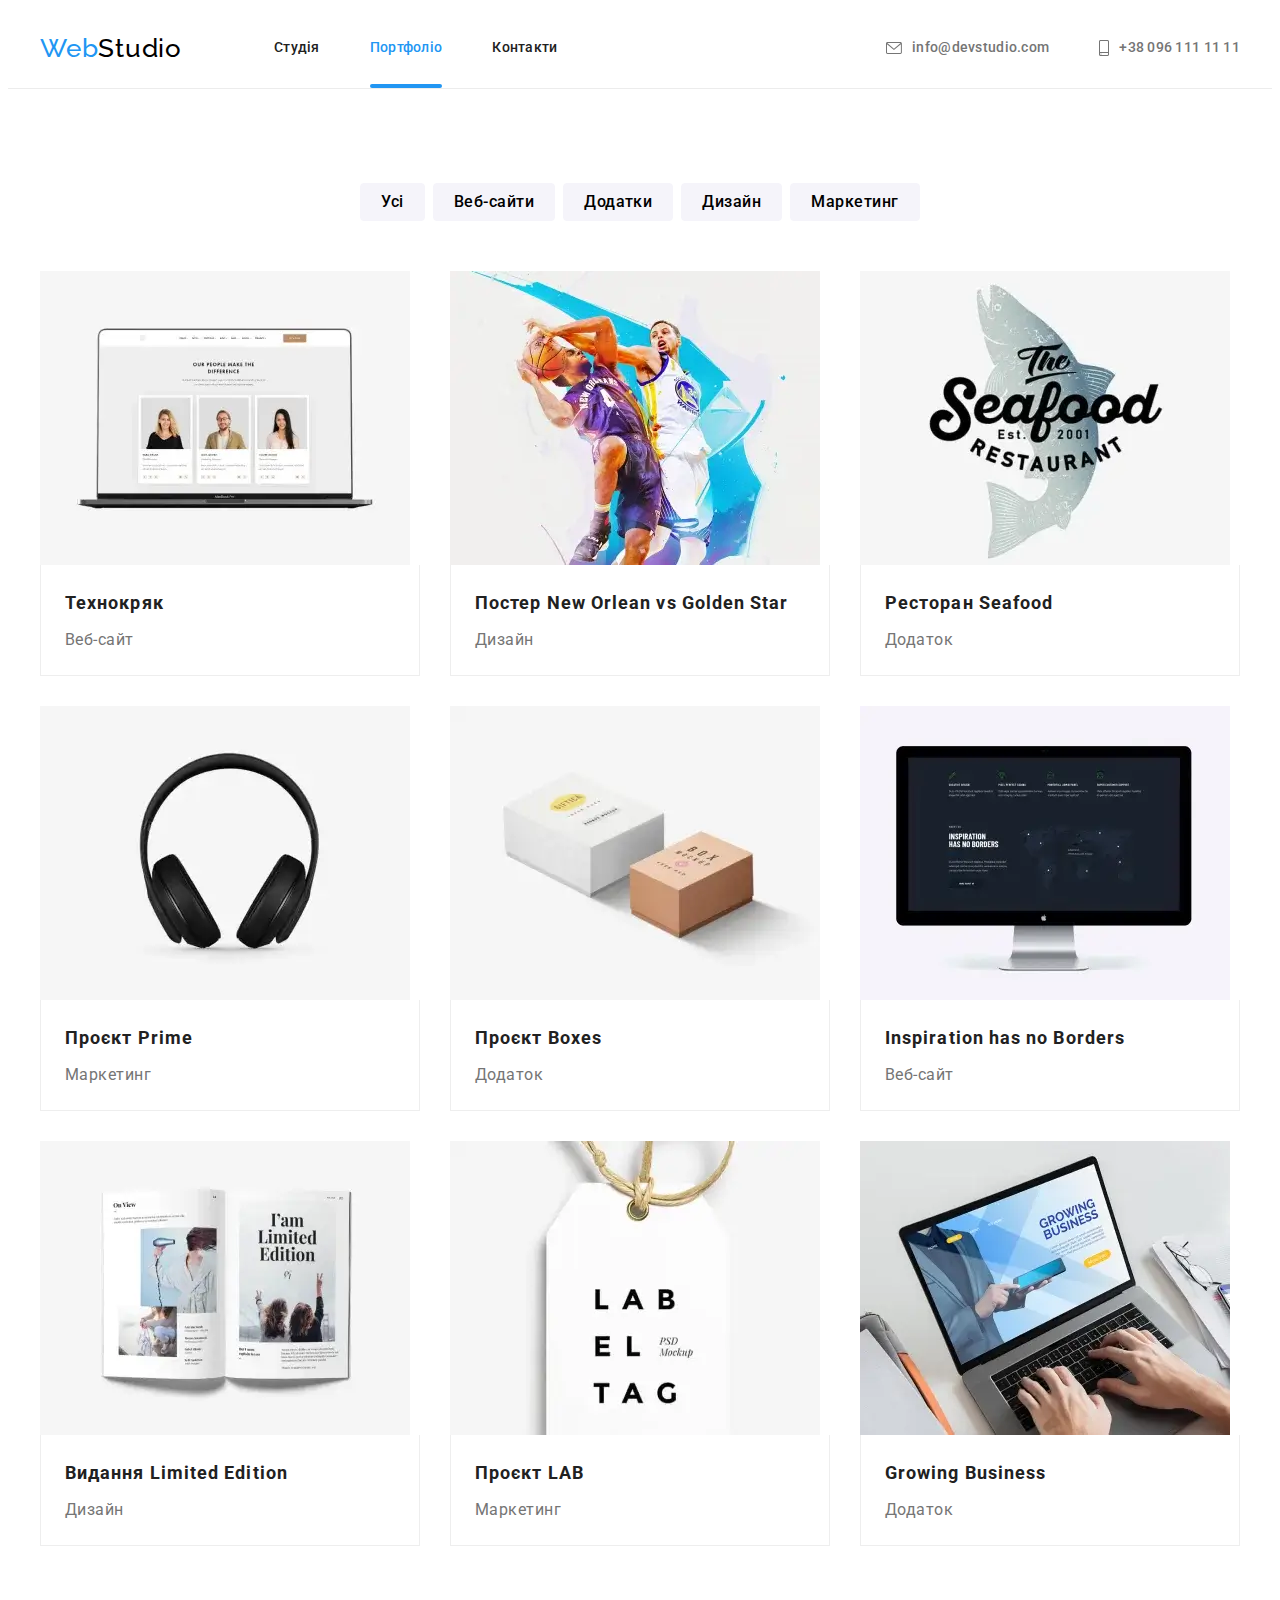
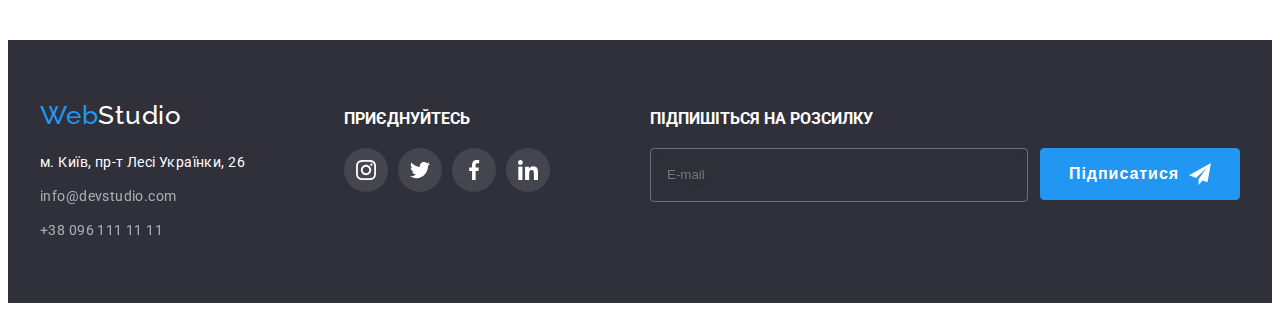
==== commit b503bb05: "Add files via upload" ====
--- a/portfolio.html
+++ b/portfolio.html
@@ -28,6 +28,11 @@
                     </li>
                 </ul>
             </nav>
+            <button type="button" class="mobile-menu-btn" data-menu-open>
+                <svg class="mobile-menu-btn__icon" width="24" height="16">
+                    <use href="./images/sprite.svg#icon-menu-burger"></use>
+                </svg>
+            </button>
             <ul class="contacts-list list">
                 <li class="contact-list__item">
                     <a class="contact-list__information link" href="mailto:info@devstudio.com">
@@ -35,17 +40,63 @@
                             <use href="./images/sprite.svg#icon-envelope"></use>
                         </svg>
                         info@devstudio.com
-                    </a>
+                </a>
                 </li>
                 <li class="contact-list__item">
                     <a class="contact-list__information link" href="tel:+380961111111">
                         <svg class="contact-item" width="10" height="16">
                             <use href="./images/sprite.svg#icon-smartphone"></use>
-                        </svg>
+                    </svg>
                         +38 096 111 11 11
                     </a>
                 </li>
             </ul>
+        </div>
+        <!-- Mobile menu -->
+        <div class="mobile-menu" data-menu>
+            <div class="container mobile-menu-container">
+                <button type="button" class="mobile-menu__close-btn" data-menu-close>
+                    <svg class="mobile-menu__close-icon" width="18" height="18">
+                        <use href="./images/sprite.svg#close-icon-2"></use>
+                    </svg>
+                </button>
+                <ul class="mobile-menu__navigation">
+                    <li class="mobile-menu__nav-list list">
+                        <a class="mobile-menu__nav-item link" href="./index.html">Студія</a>
+                    </li>
+                    <li class="mobile-menu__nav-list list">
+                        <a class="mobile-menu__nav-item mobile-menu__nav-item--accent link" href="#">Портфоліо</a>
+                    </li>
+                    <li class="mobile-menu__nav-list list">
+                        <a class="mobile-menu__nav-item link" href="#address">Контакти</a>
+                    </li>
+                </ul>
+                <ul class="mobile-menu__contacts">
+                    <li class="mobile-menu__contact-list list">
+                        <a class="mobile-menu__contact-mail link" href="tel:+380961111111">+38 096 111 11 11</a>
+                    </li>
+                    <li class="mobile-menu__contact-list list">
+                        <a class="mobile-menu__contact-tel link" href="mailto:info@devstudio.com">info@devstudio.com</a>
+                    </li>
+                </ul>
+                <ul class="mobile-menu__links">
+                    <li class="mobile-menu__social-link list">
+                        <a class="mobile-menu__link link" href="#">Instagram</a>
+                        <span class="mobile-menu__line">|</span>
+                    </li>
+                    <li class="mobile-menu__social-link list">
+                        <a class="mobile-menu__link link" href="#">Twitter</a>
+                        <span class="mobile-menu__line">|</span>
+                    </li>
+                    <li class="mobile-menu__social-link list">
+                        <a class="mobile-menu__link link" href="#">Facebook</a>
+                        <span class="mobile-menu__line">|</span>
+                    </li>
+                    <li class="mobile-menu__social-link list">
+                        <a class="mobile-menu__link link" href="#">LinkedIn</a>
+                    </li>
+                </ul>
+            </div>
         </div>
     </header>
     <main>
@@ -69,15 +120,15 @@
                                     <source srcset="./images/project-desktop-001.webp 1x, ./images/project-desktop-@2x-001.webp 2x"
                                         media="(min-width: 1200px)" type="image/webp" >
                                     <source srcset="./images/project-desktop-001.jpg 1x, ./images/project-desktop-@2x-001.jpg 2x"
-                                        media="(min-width: 1200px)" >
+                                        media="(min-width: 1200px)" type="image/jpg" >
                                     <source srcset="./images/project-tablet-001.webp 1x, ./images/project-tablet-@2x-001.webp 2x"
                                         media="(min-width: 768px)" type="image/webp" >
                                     <source srcset="./images/project-tablet-001.jpg 1x, ./images/project-tablet-@2x-001.jpg 2x"
-                                        media="(min-width: 768px)" >
+                                        media="(min-width: 768px)" type="image/jpg" >
                                     <source srcset="./images/project-mobile-001.webp 1x, ./images/project-mobile-@2x-001.webp 2x"
                                         media="(max-width: 767px)" type="image/webp" >
                                     <source srcset="./images/project-mobile-001.jpg 1x, ./images/project-mobile-@2x-001.jpg 2x"
-                                        media="(max-width: 767px)" >
+                                        media="(max-width: 767px)" type="image/jpg" >
                                     <img src="./images/project-mobile-001.jpg" alt="фото проекту">
                                 </picture>
                                 <div class="project-overlay">
@@ -89,7 +140,7 @@
                                 <h3 class="project-item">Технокряк</h3>
                                 <p class="project-list-item">Веб-сайт</p>
                             </div>
-                            </a>
+                        </a>
                     </li>
                     <li class="project-list-items list">
                         <a class="project-list link" href="">
@@ -98,15 +149,15 @@
                                     <source srcset="./images/project-desktop-002.webp 1x, ./images/project-desktop-@2x-002.webp 2x"
                                         media="(min-width: 1200px)" type="image/webp" >
                                     <source srcset="./images/project-desktop-002.jpg 1x, ./images/project-desktop-@2x-002.jpg 2x"
-                                        media="(min-width: 1200px)" >
+                                        media="(min-width: 1200px)" type="image/jpg" >
                                     <source srcset="./images/project-tablet-002.webp 1x, ./images/project-tablet-@2x-002.webp 2x"
                                         media="(min-width: 768px)" type="image/webp" >
                                     <source srcset="./images/project-tablet-002.jpg 1x, ./images/project-tablet-@2x-002.jpg 2x"
-                                        media="(min-width: 768px)" >
+                                        media="(min-width: 768px)" type="image/jpg" >
                                     <source srcset="./images/project-mobile-002.webp 1x, ./images/project-mobile-@2x-002.webp 2x"
                                         media="(max-width: 767px)" type="image/webp" >
                                     <source srcset="./images/project-mobile-002.jpg 1x, ./images/project-mobile-@2x-002.jpg 2x"
-                                        media="(max-width: 767px)" >
+                                        media="(max-width: 767px)" type="image/jpg" >
                                     <img src="./images/project-mobile-002.jpg" alt="фото проекту">
                                 </picture>
                                 <div class="project-overlay">
@@ -128,15 +179,15 @@
                                     <source srcset="./images/project-desktop-003.webp 1x, ./images/project-desktop-@2x-003.webp 2x"
                                         media="(min-width: 1200px)" type="image/webp" >
                                     <source srcset="./images/project-desktop-003.jpg 1x, ./images/project-desktop-@2x-003.jpg 2x"
-                                        media="(min-width: 1200px)" >
+                                        media="(min-width: 1200px)" type="image/jpg" >
                                     <source srcset="./images/project-tablet-003.webp 1x, ./images/project-tablet-@2x-003.webp 2x"
                                         media="(min-width: 768px)" type="image/webp" >
                                     <source srcset="./images/project-tablet-003.jpg 1x, ./images/project-tablet-@2x-003.jpg 2x"
-                                        media="(min-width: 768px)" >
+                                        media="(min-width: 768px)" type="image/jpg" >
                                     <source srcset="./images/project-mobile-003.webp 1x, ./images/project-mobile-@2x-003.webp 2x"
                                         media="(max-width: 767px)" type="image/webp" >
                                     <source srcset="./images/project-mobile-003.jpg 1x, ./images/project-mobile-@2x-003.jpg 2x"
-                                        media="(max-width: 767px)" >
+                                        media="(max-width: 767px)" type="image/jpg" >
                                     <img src="./images/project-mobile-003.jpg" alt="фото проекту">
                                 </picture>                                
                                 <div class="project-overlay">
@@ -158,15 +209,15 @@
                                     <source srcset="./images/project-desktop-004.webp 1x, ./images/project-desktop-@2x-004.webp 2x"
                                         media="(min-width: 1200px)" type="image/webp" >
                                     <source srcset="./images/project-desktop-004.jpg 1x, ./images/project-desktop-@2x-004.jpg 2x"
-                                        media="(min-width: 1200px)" >
+                                        media="(min-width: 1200px)" type="image/jpg" >
                                     <source srcset="./images/project-tablet-004.webp 1x, ./images/project-tablet-@2x-004.webp 2x"
                                         media="(min-width: 768px)" type="image/webp" >
                                     <source srcset="./images/project-tablet-004.jpg 1x, ./images/project-tablet-@2x-004.jpg 2x"
-                                        media="(min-width: 768px)" >
+                                        media="(min-width: 768px)" type="image/jpg" >
                                     <source srcset="./images/project-mobile-004.webp 1x, ./images/project-mobile-@2x-004.webp 2x"
                                         media="(max-width: 767px)" type="image/webp" >
                                     <source srcset="./images/project-mobile-004.jpg 1x, ./images/project-mobile-@2x-004.jpg 2x"
-                                        media="(max-width: 767px)" >
+                                        media="(max-width: 767px)" type="image/jpg" >
                                     <img src="./images/project-mobile-004.jpg" alt="фото проекту">
                                 </picture>
                                 <div class="project-overlay">
@@ -188,15 +239,15 @@
                                     <source srcset="./images/project-desktop-005.webp 1x, ./images/project-desktop-@2x-005.webp 2x"
                                         media="(min-width: 1200px)" type="image/webp" >
                                     <source srcset="./images/project-desktop-005.jpg 1x, ./images/project-desktop-@2x-005.jpg 2x"
-                                        media="(min-width: 1200px)" >
+                                        media="(min-width: 1200px)" type="image/jpg" >
                                     <source srcset="./images/project-tablet-005.webp 1x, ./images/project-tablet-@2x-005.webp 2x"
                                         media="(min-width: 768px)" type="image/webp" >
                                     <source srcset="./images/project-tablet-005.jpg 1x, ./images/project-tablet-@2x-005.jpg 2x"
-                                        media="(min-width: 768px)" >
+                                        media="(min-width: 768px)" type="image/jpg" >
                                     <source srcset="./images/project-mobile-005.webp 1x, ./images/project-mobile-@2x-005.webp 2x"
                                         media="(max-width: 767px)" type="image/webp" >
                                     <source srcset="./images/project-mobile-005.jpg 1x, ./images/project-mobile-@2x-005.jpg 2x"
-                                        media="(max-width: 767px)" >
+                                        media="(max-width: 767px)" type="image/jpg" >
                                     <img src="./images/project-mobile-005.jpg" alt="фото проекту">
                                 </picture>
                                 <div class="project-overlay">
@@ -218,15 +269,15 @@
                                     <source srcset="./images/project-desktop-006.webp 1x, ./images/project-desktop-@2x-006.webp 2x"
                                         media="(min-width: 1200px)" type="image/webp" >
                                     <source srcset="./images/project-desktop-006.jpg 1x, ./images/project-desktop-@2x-006.jpg 2x"
-                                        media="(min-width: 1200px)" >
+                                        media="(min-width: 1200px)" type="image/jpg" >
                                     <source srcset="./images/project-tablet-006.webp 1x, ./images/project-tablet-@2x-006.webp 2x"
                                         media="(min-width: 768px)" type="image/webp" >
                                     <source srcset="./images/project-tablet-006.jpg 1x, ./images/project-tablet-@2x-006.jpg 2x"
-                                        media="(min-width: 768px)" >
+                                        media="(min-width: 768px)" type="image/jpg" >
                                     <source srcset="./images/project-mobile-006.webp 1x, ./images/project-mobile-@2x-006.webp 2x"
                                         media="(max-width: 767px)" type="image/webp" >
                                     <source srcset="./images/project-mobile-006.jpg 1x, ./images/project-mobile-@2x-006.jpg 2x"
-                                        media="(max-width: 767px)" >
+                                        media="(max-width: 767px)" type="image/jpg" >
                                     <img src="./images/project-mobile-006.jpg" alt="фото проекту">
                                 </picture>
                                 <div class="project-overlay">
@@ -248,15 +299,15 @@
                                     <source srcset="./images/project-desktop-007.webp 1x, ./images/project-desktop-@2x-007.webp 2x"
                                         media="(min-width: 1200px)" type="image/webp" >
                                     <source srcset="./images/project-desktop-007.jpg 1x, ./images/project-desktop-@2x-007.jpg 2x"
-                                        media="(min-width: 1200px)" >
+                                        media="(min-width: 1200px)" type="image/jpg" >
                                     <source srcset="./images/project-tablet-007.webp 1x, ./images/project-tablet-@2x-007.webp 2x"
                                         media="(min-width: 768px)" type="image/webp" >
                                     <source srcset="./images/project-tablet-007.jpg 1x, ./images/project-tablet-@2x-007.jpg 2x"
-                                        media="(min-width: 768px)" >
+                                        media="(min-width: 768px)" type="image/jpg" >
                                     <source srcset="./images/project-mobile-007.webp 1x, ./images/project-mobile-@2x-007.webp 2x"
                                         media="(max-width: 767px)" type="image/webp" >
                                     <source srcset="./images/project-mobile-007.jpg 1x, ./images/project-mobile-@2x-007.jpg 2x"
-                                        media="(max-width: 767px)" >
+                                        media="(max-width: 767px)" type="image/jpg" >
                                     <img src="./images/project-mobile-007.jpg" alt="фото проекту">
                                 </picture>
                                 <div class="project-overlay">
@@ -278,15 +329,15 @@
                                     <source srcset="./images/project-desktop-008.webp 1x, ./images/project-desktop-@2x-008.webp 2x"
                                         media="(min-width: 1200px)" type="image/webp" >
                                     <source srcset="./images/project-desktop-008.jpg 1x, ./images/project-desktop-@2x-008.jpg 2x"
-                                        media="(min-width: 1200px)" >
+                                        media="(min-width: 1200px)" type="image/jpg" >
                                     <source srcset="./images/project-tablet-008.webp 1x, ./images/project-tablet-@2x-008.webp 2x"
                                         media="(min-width: 768px)" type="image/webp" >
                                     <source srcset="./images/project-tablet-008.jpg 1x, ./images/project-tablet-@2x-008.jpg 2x"
-                                        media="(min-width: 768px)" >
+                                        media="(min-width: 768px)" type="image/jpg" >
                                     <source srcset="./images/project-mobile-008.webp 1x, ./images/project-mobile-@2x-008.webp 2x"
                                         media="(max-width: 767px)" type="image/webp" >
                                     <source srcset="./images/project-mobile-008.jpg 1x, ./images/project-mobile-@2x-008.jpg 2x"
-                                        media="(max-width: 767px)" >
+                                        media="(max-width: 767px)" type="image/jpg" >
                                     <img src="./images/project-mobile-008.jpg" alt="фото проекту">
                                 </picture>
                                 <div class="project-overlay">
@@ -308,15 +359,15 @@
                                     <source srcset="./images/project-desktop-009.webp 1x, ./images/project-desktop-@2x-009.webp 2x"
                                         media="(min-width: 1200px)" type="image/webp" >
                                     <source srcset="./images/project-desktop-009.jpg 1x, ./images/project-desktop-@2x-009.jpg 2x"
-                                        media="(min-width: 1200px)" >
+                                        media="(min-width: 1200px)" type="image/jpg" >
                                     <source srcset="./images/project-tablet-009.webp 1x, ./images/project-tablet-@2x-009.webp 2x"
                                         media="(min-width: 768px)" type="image/webp" >
                                     <source srcset="./images/project-tablet-009.jpg 1x, ./images/project-tablet-@2x-009.jpg 2x"
-                                        media="(min-width: 768px)" >
+                                        media="(min-width: 768px)" type="image/jpg" >
                                     <source srcset="./images/project-mobile-009.webp 1x, ./images/project-mobile-@2x-009.webp 2x"
                                         media="(max-width: 767px)" type="image/webp" >
                                     <source srcset="./images/project-mobile-009.jpg 1x, ./images/project-mobile-@2x-009.jpg 2x"
-                                        media="(max-width: 767px)" >
+                                        media="(max-width: 767px)" type="image/jpg" >
                                     <img src="./images/project-mobile-009.jpg" alt="фото проекту">
                                 </picture>
                                 <div class="project-overlay">
@@ -394,5 +445,7 @@
             </div>
         </div>
     </footer>
+
+    <script src="./js/mobile-menu.js"></script>
 </body>
 </html>--- a/css/main.min.css
+++ b/css/main.min.css
@@ -1 +1 @@
-:root{--primery-font-family: Roboto, sans-serif;--secondary-font-family: Raleway, sans-serif;--primery-text-color-teme-light: #000000;--secondary-text-color-teme-light: #212121;--primery-text-color-teme-dark: #FFFFFF;--secondary-text-color-teme-dark: #757575;--third-text-color-teme-dark: #afb1b8;--accent-color: #2196F3;--via-magenta: #FF0090;--background-color-teme-dark: #2F303A;--background-color-teme-light: #F5F4FA}body{font-family:var(--primery-font-family)}h1,h2,h3,h4,h5,h6,p{margin-top:0;margin-bottom:0}ul,ol{margin-top:0;margin-bottom:0;padding-left:0}img{display:block}.list{list-style:none}.link{text-decoration:none}.accent{color:var(--accent-color)}.visuality-hidden{position:absolute;width:1px;height:1px;margin:-1px;border:0;padding:0;white-space:nowrap;clip-path:inset(0 0 0 0);overflow:hidden}.container{padding-left:15px;padding-right:15px;width:320px}@media screen and (min-width: 480px){.container{width:448px;margin-left:auto;margin-right:auto}}@media screen and (min-width: 768px){.container{width:738px}}@media screen and (min-width: 1200px){.container{width:1200px}}.main-title{max-width:360px;word-wrap:break-word;text-align:center;font-weight:900;font-size:26px;line-height:1.42;letter-spacing:.06em;text-transform:uppercase;color:var(--primery-text-color-teme-dark)}@media screen and (min-width: 1200px){.main-title{max-width:690px;font-size:44px;line-height:1.36}}.subtitle{margin-bottom:50px;text-align:center;font-weight:700;font-size:36px;line-height:1.16;letter-spacing:.03em;color:var(--secondary-text-color-teme-light)}.logo-link{margin-right:92px;font-family:var(--secondary-font-family);font-weight:500;font-size:26px;line-height:1.19;letter-spacing:.03em;color:var(--primery-text-color-teme-light)}.modal-button{min-width:160px;padding:10px 24px;border:1px solid var(--accent-color);border-radius:4px;margin-top:30px;font-family:inherit;font-weight:700;font-size:16px;line-height:1.87;letter-spacing:.06em;color:var(--primery-text-color-teme-dark);background-color:var(--accent-color);text-transform:none;cursor:pointer}@media screen and (min-width: 1200px){.modal-button{padding:10px 32px}}.social-list{display:flex;justify-content:center;gap:10px}.social-list-link{display:flex;align-items:center;justify-content:center;width:44px;height:44px;background-color:var(--primery-text-color-teme-dark);border-radius:50%;fill:var(--third-text-color-teme-dark);transition:background-color 250ms cubic-bezier(0.4, 0, 0.2, 1),fill 250ms cubic-bezier(0.4, 0, 0.2, 1)}.social-list-link:hover,.social-list-link:focus{background-color:var(--accent-color);fill:var(--primery-text-color-teme-dark)}.backdrop{position:fixed;top:0;left:0;width:100vw;height:100vh;background:rgba(0,0,0,.2);transition:opacity 250ms cubic-bezier(0.4, 0, 0.2, 1),visibility 250ms cubic-bezier(0.4, 0, 0.2, 1)}.backdrop.is-hidden{opacity:0;visibility:hidden;pointer-events:none}.modal{position:absolute;top:50%;left:50%;transform:translate(-50%, -50%) scale(1);width:450px;height:608px;border-radius:4px;background-color:var(--primery-text-color-teme-dark);transition:transform 250ms cubic-bezier(0.4, 0, 0.2, 1);padding:40px}.backdrop.is-hidden .modal{transform:translate(-50%, -50%) scale(0.75)}.modal-close-btn{position:absolute;top:8px;right:8px;padding:0;display:flex;justify-content:center;align-items:center;width:30px;height:30px;border-radius:50%;border:1px solid rgba(0,0,0,.1);background-color:rgba(0,0,0,0);fill:var(--primery-text-color-teme-light);cursor:pointer;transition:fill 250ms cubic-bezier(0.4, 0, 0.2, 1)}.modal-close-btn:hover,.modal-close-btn:focus{fill:var(--accent-color)}.modal-header{margin-bottom:12px;word-wrap:break-word;font-style:normal;font-weight:700;font-size:20px;line-height:1.15;text-align:center;letter-spacing:.03em;color:var(--secondary-text-color-teme-light)}.contact-text-name{display:block;font-style:normal;font-weight:400;font-size:12px;line-height:1.16;letter-spacing:.01em;color:var(--secondary-text-color-teme-dark)}.contact-form-field{display:block;margin-bottom:10px}.contact-form-input-wrapper{position:relative;display:block;margin-top:4px}.contact-form-input{width:100%;height:40px;padding-left:42px;border:1px solid rgba(33,33,33,.2);border-radius:4px;transition:border-color 250ms cubic-bezier(0.4, 0, 0.2, 1)}.contact-form-input:focus{outline:none;border-color:var(--accent-color)}.contact-form-icon{position:absolute;top:50%;left:12px;transform:translateY(-50%);transition:background-color 250ms cubic-bezier(0.4, 0, 0.2, 1),fill 250ms cubic-bezier(0.4, 0, 0.2, 1)}.contact-form-input:focus+.contact-form-icon{fill:var(--accent-color)}.contact-form-message{width:100%;height:120px;margin-top:4px;padding:12px 16px;resize:none;border:1px solid rgba(33,33,33,.2);border-radius:4px;transition:border-color 250ms cubic-bezier(0.4, 0, 0.2, 1)}.contact-form-message:focus{outline:none;border-color:var(--accent-color)}.contact-form-message::placeholder{color:rgba(117,117,117,.5)}.contact-form-checkbox-wrapper{margin-bottom:30px;display:flex;justify-content:center}.contact-form-checkbox-label{display:flex;align-items:center;position:relative;font-style:normal;font-weight:400;font-size:12px;line-height:1.71;letter-spacing:.03em;color:var(--secondary-text-color-teme-dark)}.contact-form-checkbox-label::before{content:"";display:inline-block;width:16px;height:16px;border:1px solid var(--secondary-text-color-teme-light);cursor:pointer;margin-right:10px}.contact-form-checkbox:checked+.contact-form-checkbox-label::before{background-image:url(../images/icon-check.svg);border:var(--accent-color)}.contact-form-checkbox:focus+.contact-form-checkbox-label::before{outline:1px solid var(--accent-color)}.contact-form-checkbox-label>a{color:var(--accent-color);text-decoration:underline var(--accent-color)}.contact-form-submit-btn{display:block;margin:0 auto;padding:10px 52px;border:1px solid var(--accent-color);background-color:var(--accent-color);border-radius:4px;font-weight:700;font-size:16px;line-height:1.87;letter-spacing:.06em;color:var(--primery-text-color-teme-dark);text-transform:none;cursor:pointer;transition:box-shadow 250ms cubic-bezier(0.4, 0, 0.2, 1)}.contact-form-submit-btn:hover,.contact-form-submit-btn:focus{box-shadow:0px 4px 4px rgba(0,0,0,.15)}@media screen and (min-width: 768px){.modal{width:528px;height:580px}}@media screen and (min-width: 1200px){.contact-form-checkbox-label{font-size:14px}}@media screen and (min-width: 768px){.mobile-menu{display:none}}.mobile-menu{position:absolute;top:0;left:0;background-color:var(--primery-text-color-teme-dark);width:100%;overflow:auto;opacity:0;visibility:hidden;pointer-events:none;transition:opacity 250ms cubic-bezier(0.4, 0, 0.2, 1),visibility 250ms cubic-bezier(0.4, 0, 0.2, 1)}.mobile-menu.is-open{opacity:1;visibility:visible;pointer-events:auto}.mobile-menu-container{position:relative;padding-top:48px;padding-bottom:48px}.mobile-menu__close-btn{position:absolute;top:15px;right:15px;border:none;padding:0;line-height:0;display:flex;justify-content:center;align-items:center;width:40px;height:40px;background-color:rgba(0,0,0,0);fill:var(--primery-text-color-teme-light);cursor:pointer;transition:fill 250ms cubic-bezier(0.4, 0, 0.2, 1)}.mobile-menu__close-btn:hover,.mobile-menu__close-btn:focus{fill:var(--accent-color)}.mobile-menu__nav-list:not(:last-child){margin-bottom:32px}.mobile-menu__nav-item{font-family:var(--primery-font-family);font-style:normal;font-weight:500;font-size:40px;line-height:1.18;letter-spacing:.02em;color:var(--secondary-text-color-teme-light)}.mobile-menu__nav-item--accent{color:var(--accent-color)}.mobile-menu__contacts{padding-top:186px}.mobile-menu__contact-list{margin-bottom:32px}.mobile-menu__contact-mail{font-family:var(--primery-font-family);font-style:normal;font-weight:500;font-size:34px;line-height:1.18;letter-spacing:.02em;color:var(--accent-color)}.mobile-menu__contact-tel{font-family:var(--primery-font-family);font-style:normal;font-weight:500;font-size:24px;line-height:1.18;letter-spacing:.02em;color:var(--secondary-text-color-teme-light)}.mobile-menu__links{margin-top:32px;display:flex}.mobile-menu__social-link{margin-right:5px}.mobile-menu__link{font-family:var(--primery-font-family);font-style:normal;font-weight:500;font-size:18px;line-height:1.22px;letter-spacing:.02em;color:var(--accent-color)}.mobile-menu__line{font-style:normal;line-height:15px;color:rgba(33,33,33,.2)}@media screen and (max-width: 767px){.page-header{padding-top:16px;padding-bottom:16px;position:relative}.navigation{display:none}.contacts-list{display:none}}@media screen and (min-width: 0px)and (max-width: 767px){.header-container{display:flex;justify-content:space-between;align-items:center}.mobile-menu-btn{width:40px;height:40px;background-color:rgba(0,0,0,0);border:none;padding:0;line-height:0;fill:var(--primery-text-color-teme-light);cursor:pointer;transition:fill 250ms cubic-bezier(0.4, 0, 0.2, 1)}.mobile-menu-btn:hover,.mobile-menu-btn:focus{fill:var(--accent-color)}.mobile-menu-btn__icon{fill:var(--secondary-text-color-teme-light)}}@media screen and (min-width: 768px){.mobile-menu-btn{display:none}.page-header{border-bottom:1px solid #ececec}.header-container{display:flex;align-items:center}.navigation{display:flex;align-items:center}.nav-list{display:flex;align-items:center}.nav-list__item:not(:last-child){margin-right:50px}.nav-list__link{position:relative;display:block;padding-top:32px;padding-bottom:32px;font-weight:500;font-size:14px;line-height:1.14;letter-spacing:.02em;color:var(--secondary-text-color-teme-light);transition:color 250ms cubic-bezier(0.4, 0, 0.2, 1)}.nav-list__link:hover,.nav-list__link:focus{color:var(--accent-color)}.nav-list__link-hover::after{position:absolute;bottom:0;left:0;content:"";width:100%;height:4px;background-color:var(--accent-color);border-radius:2px}.contacts-list{margin-left:auto;display:flex;flex-direction:column}.contact-list__item:not(:last-child){padding-bottom:10px}.contact-list__information{display:flex;align-items:center;font-weight:500;font-size:12px;line-height:1.16;letter-spacing:.02em;color:var(--secondary-text-color-teme-dark);transition:color 250ms cubic-bezier(0.4, 0, 0.2, 1)}.contact-list__information:hover,.contact-list__information:focus{color:var(--accent-color);fill:var(--accent-color)}.contact-item{margin-right:10px;fill:currentColor}}@media screen and (min-width: 1200px){.contacts-list{flex-direction:row;align-items:center}.contacts-list:not(:last-child){margin-right:10px}.contact-list__item:not(:last-child){padding-bottom:0;margin-right:50px}.contact-list__information{font-size:14px;line-height:1.14}}.hero{max-width:480px;margin:auto;background-image:linear-gradient(rgba(47, 48, 58, 0.4), rgba(47, 48, 58, 0.4)),url("../images/Img-mobile.png");background-size:cover;background-repeat:no-repeat;padding-top:118px;padding-bottom:118px;background-color:var(--background-color-teme-dark)}@media(min-device-pixel-ratio: 2),(min-resolution: 192dpi),(min-resolution: 2dppx){.hero{background-image:url("../images/Img-mobile-@2x.png")}}@media screen and (min-width: 768px){.hero{max-width:768px;background-image:url("../images/Img-tablet.png")}}@media(min-device-pixel-ratio: 2),(min-resolution: 192dpi),(min-resolution: 2dppx)and (min-width: 768px){.hero{background-image:url("../images/Img-tablet-@2x.png")}}@media screen and (min-width: 1200px){.hero{max-width:1600px;padding-top:200px;padding-bottom:200px;background-image:url("../images/Img-desktop.png")}}@media(min-device-pixel-ratio: 2),(min-resolution: 192dpi),(min-resolution: 2dppx)and (min-width: 1200px){.hero{background-image:url("../images/Img-desktop-@2x.png")}}.hero-container{display:flex;flex-direction:column;align-items:center}.feature-text{padding-top:60px;padding-bottom:60px}@media screen and (min-width: 768px){.feature-text{padding-top:94px}}.feature-list__wrapper{margin-bottom:30px;display:flex;align-items:center;justify-content:center;width:270px;height:120px;background-color:var(--background-color-teme-light)}.feature-list__item{margin-bottom:10px;font-weight:700;font-size:14px;line-height:1.14;letter-spacing:.03em;color:var(--secondary-text-color-teme-light)}.feature-list__text{font-weight:400;font-size:14px;word-wrap:break-word;line-height:1.71;letter-spacing:.03em;color:var(--secondary-text-color-teme-dark)}.feature-image{display:none}@media screen and (min-width: 1200px){.feature-image{display:block;padding-top:94px;padding-bottom:94px}}.feature-list__photos{display:flex;flex-direction:row}.feature-list__photo:not(:last-child){margin-right:30px}.feature-list__photo{position:relative}.feature-list__signature{position:absolute;bottom:0;left:0;content:"";width:100%;height:70px;display:flex;align-items:center;justify-content:center;letter-spacing:.03em;text-transform:uppercase;color:var(--primery-text-color-teme-dark);background-color:rgba(47,48,58,.8)}.our-team{padding-top:94px;padding-bottom:94px;background-color:var(--background-color-teme-light)}@media screen and (min-width: 1200px){.our-team{padding-top:94px;padding-bottom:94px}}.about-team__items{margin-top:30px;width:270px;background-color:var(--primery-text-color-teme-dark);border-bottom:var(--secondary-text-color-teme-light)}@media screen and (min-width: 480px){.about-team__items{margin-top:0;width:450px}}@media screen and (min-width: 768px){.about-team{display:flex;flex-wrap:wrap}.about-team__items{flex-basis:calc((100% - 60px)/2);width:354px;margin-left:30px;margin-top:30px}}@media screen and (min-width: 1200px){.about-team{margin-left:-30px;margin-top:-30px}.about-team__items{flex-basis:calc((100% - 120px)/4);width:270px}}.about-team__text{padding:30px 20px;text-align:center;box-shadow:0px 1px 3px rgba(0,0,0,.12),0px 1px 1px rgba(0,0,0,.14),0px 2px 1px rgba(0,0,0,.2);border-radius:0px 0px 4px 4px}.about-team__name{margin-bottom:10px;font-weight:500;font-size:16px;line-height:1.19;letter-spacing:.03em;color:var(--secondary-text-color-teme-light)}.about-team__item{font-weight:400;font-size:16px;line-height:1.19;letter-spacing:.03em;color:var(--secondary-text-color-teme-dark);margin-bottom:16px}.our-clients{padding-top:60px;padding-bottom:60px}@media screen and (min-width: 1200px){.our-clients{padding-top:94px;padding-bottom:94px}}.clients{display:flex;flex-wrap:wrap;margin-left:-30px;margin-top:-30px}.clients__about{flex-basis:calc((100% - 60px)/2);margin-left:30px;margin-top:30px;width:210px;height:92px}@media screen and (min-width: 738px){.clients__about{flex-basis:calc((100% - 90px)/3);width:226px}}@media screen and (min-width: 1200px){.clients__about{flex-basis:calc((100% - 180px)/6);width:170px}}.clients__wrapper{display:flex;align-items:center;justify-content:center;width:100%;height:100%;border-bottom:var(--secondary-text-color-teme-light);border:1px solid var(--third-text-color-teme-dark);border-radius:4px;fill:var(--third-text-color-teme-dark);transition:border 250ms cubic-bezier(0.4, 0, 0.2, 1),fill 250ms cubic-bezier(0.4, 0, 0.2, 1)}.clients__wrapper:hover,.clients__wrapper:focus{fill:var(--accent-color);border:1px solid var(--accent-color)}.footer-contacts-container>.logo-link{color:var(--primery-text-color-teme-dark)}@media screen and (max-width: 1199px){.footer-contacts-container>.logo-link{margin:0}.footer-contacts-container{display:flex;flex-direction:column;justify-content:center;align-items:center}.contact-address{align-items:center}}.contact-address{margin-top:20px;display:flex;flex-direction:column;font-style:normal;font-weight:400;font-size:14px;line-height:1.71;letter-spacing:.03em;color:var(--primery-text-color-teme-dark)}.contacts{margin-top:10px;font-weight:400;font-size:14px;line-height:1.71;letter-spacing:.03em;color:var(--primery-text-color-teme-dark);opacity:.6}.footer-links-container{gap:20px;padding-top:60px;display:flex;align-items:center;flex-direction:column}.footer-links-container>.footer-links-title{text-transform:uppercase;color:var(--primery-text-color-teme-dark)}.footer-links-container .social-list-link{background-color:rgba(255,255,255,.1);fill:var(--primery-text-color-teme-dark);transition:background-color 250ms cubic-bezier(0.4, 0, 0.2, 1)}.footer-links-container .social-list-link:hover,.footer-links-container .social-list-link:focus{background-color:var(--accent-color)}@media screen and (min-width: 768px){.footer-links-container{padding-top:0}}@media screen and (min-width: 1200px){.footer-links-container{margin-left:70px;align-items:baseline}}.page-footer{display:flex;gap:70px;padding-top:60px;padding-bottom:60px;background-color:var(--background-color-teme-dark)}.footer-container{display:flex;flex-direction:column;align-items:center}@media screen and (min-width: 768px){.footer-container{flex-direction:row;align-items:baseline;flex-wrap:wrap;justify-content:center}}@media screen and (min-width: 768px)and (max-width: 1199px){.footer-container{justify-content:space-around}}@media screen and (max-width: 1199px){.footer-subscription-container{padding-top:60px}}.footer-subscription-container{display:flex;flex-direction:column;align-items:center}.footer-subscription-container>.footer-links-title{margin-bottom:20px;text-transform:uppercase;color:var(--primery-text-color-teme-dark)}@media screen and (min-width: 1200px){.footer-subscription-container{margin-left:auto;align-items:baseline}}.subscription-form{display:flex;flex-direction:column;align-items:center}@media screen and (min-width: 1200px){.subscription-form{flex-direction:row;align-items:baseline}}.subscription-form-input{width:320px;height:50px;padding-left:16px;margin-bottom:20px;color:var(--background-color-teme-light);background-color:inherit;border:1px solid rgba(255,255,255,.3);filter:drop-shadow(0px 4px 4px rgba(0, 0, 0, 0.15));border-radius:4px;transition:border-color 250ms cubic-bezier(0.4, 0, 0.2, 1)}.subscription-form-input:focus{outline:none;border-color:var(--accent-color)}@media screen and (min-width: 480px){.subscription-form-input{width:450px}}@media screen and (min-width: 1200px){.subscription-form-input{width:358px;margin-bottom:0}}.subscription-form-submit-btn{width:200px;padding:10px 28px;border:1px solid var(--accent-color);background-color:var(--accent-color);border-radius:4px;cursor:pointer;transition:box-shadow 250ms cubic-bezier(0.4, 0, 0.2, 1)}.subscription-form-submit-btn:hover,.subscription-form-submit-btn:focus{box-shadow:0px 4px 4px rgba(0,0,0,.15)}@media screen and (min-width: 1200px){.subscription-form-submit-btn{margin-left:12px}}.subscription-form-text{display:flex;align-items:center;font-weight:700;font-size:16px;line-height:1.87;letter-spacing:.06em;color:var(--primery-text-color-teme-dark);text-transform:none}.subscription-icon{margin-left:10px}.project-filter{margin-bottom:50px;display:flex;justify-content:center}.projects-filter:not(:last-child){margin-right:8px}.project-filter-button{padding:5px 20px;border:1px solid var(--background-color-teme-light);background-color:rgba(0,0,0,0);border-radius:4px;font-family:inherit;font-weight:500;font-size:16px;line-height:1.63;letter-spacing:.03em;color:var(--primery-text-color-teme-light);background-color:var(--background-color-teme-light);text-transform:none;cursor:pointer;transition:background-color 250ms cubic-bezier(0.4, 0, 0.2, 1),color 250ms cubic-bezier(0.4, 0, 0.2, 1),box-shadow 250ms cubic-bezier(0.4, 0, 0.2, 1)}.project-filter-button:hover,.project-filter-button:focus{background-color:var(--accent-color);color:var(--primery-text-color-teme-dark);box-shadow:0px 3px 1px rgba(0,0,0,.1),0px 1px 2px rgba(0,0,0,.08),0px 2px 2px rgba(0,0,0,.12)}.project{padding-top:94px;padding-bottom:94px}.project-items-list{display:flex;flex-wrap:wrap;margin-left:-30px;margin-top:-30px}.project-list-items{flex-basis:calc((100% - 120px)/4);margin-left:30px;margin-top:30px;border-bottom:var(--secondary-text-color-teme-light)}.project-list{display:block;width:100%;height:100%;transition:box-shadow 250ms cubic-bezier(0.4, 0, 0.2, 1)}.project-list:hover{box-shadow:0px 1px 1px rgba(0,0,0,.12),0px 4px 4px rgba(0,0,0,.06),1px 4px 6px rgba(0,0,0,.16)}.project-list:hover .project-overlay{transform:translateY(0)}.project-wrapper{position:relative;overflow:hidden}.project-overlay{position:absolute;top:0;left:0;width:100%;height:100%;background-color:rgba(33,150,243,.9);transform:translateY(100%);transition:transform 250ms cubic-bezier(0.4, 0, 0.2, 1)}.project-text{padding:62px 24px;font-style:normal;font-weight:400;font-size:18px;line-height:1.56;letter-spacing:.03em;color:var(--primery-text-color-teme-dark)}.project-list-text{padding:20px 24px;border:solid #eee;border-width:0px 1px 1px 1px}.project-item{margin-bottom:4px;font-weight:700;font-size:18px;line-height:2;letter-spacing:.06em;color:var(--secondary-text-color-teme-light)}.project-list-item{font-weight:400;font-size:16px;line-height:1.87;letter-spacing:.03em;color:var(--secondary-text-color-teme-dark)}/*# sourceMappingURL=main.min.css.map */+:root{--primery-font-family: Roboto, sans-serif;--secondary-font-family: Raleway, sans-serif;--primery-text-color-teme-light: #000000;--secondary-text-color-teme-light: #212121;--primery-text-color-teme-dark: #FFFFFF;--secondary-text-color-teme-dark: #757575;--third-text-color-teme-dark: #afb1b8;--accent-color: #2196F3;--via-magenta: #FF0090;--background-color-teme-dark: #2F303A;--background-color-teme-light: #F5F4FA}body{font-family:var(--primery-font-family)}h1,h2,h3,h4,h5,h6,p{margin-top:0;margin-bottom:0}ul,ol{margin-top:0;margin-bottom:0;padding-left:0}img{display:block;max-width:100%}.list{list-style:none}.link{text-decoration:none}.accent{color:var(--accent-color)}.visuality-hidden{position:absolute;width:1px;height:1px;margin:-1px;border:0;padding:0;white-space:nowrap;clip-path:inset(0 0 0 0);overflow:hidden}.container{padding-left:15px;padding-right:15px;width:320px}@media screen and (min-width: 480px){.container{width:448px;margin-left:auto;margin-right:auto}}@media screen and (min-width: 768px){.container{width:768px}}@media screen and (min-width: 1200px){.container{width:1200px}}.main-title{max-width:360px;word-wrap:break-word;text-align:center;font-weight:900;font-size:26px;line-height:1.42;letter-spacing:.06em;text-transform:uppercase;color:var(--primery-text-color-teme-dark)}@media screen and (min-width: 1200px){.main-title{max-width:690px;font-size:44px;line-height:1.36}}.subtitle{margin-bottom:50px;text-align:center;font-weight:700;font-size:28px;line-height:1.16;letter-spacing:.03em;color:var(--secondary-text-color-teme-light)}@media screen and (min-width: 1200px){.subtitle{font-size:36px}}.logo-link{margin-right:92px;font-family:var(--secondary-font-family);font-weight:500;font-size:26px;line-height:1.19;letter-spacing:.03em;color:var(--primery-text-color-teme-light)}.modal-button{min-width:160px;padding:10px 24px;border:1px solid var(--accent-color);border-radius:4px;margin-top:30px;font-family:inherit;font-weight:700;font-size:16px;line-height:1.87;letter-spacing:.06em;color:var(--primery-text-color-teme-dark);background-color:var(--accent-color);text-transform:none;cursor:pointer}@media screen and (min-width: 1200px){.modal-button{padding:10px 32px}}.social-list{display:flex;justify-content:center;gap:10px}.social-list-link{display:flex;align-items:center;justify-content:center;width:44px;height:44px;background-color:var(--primery-text-color-teme-dark);border-radius:50%;fill:var(--third-text-color-teme-dark);transition:background-color 250ms cubic-bezier(0.4, 0, 0.2, 1),fill 250ms cubic-bezier(0.4, 0, 0.2, 1)}.social-list-link:hover,.social-list-link:focus{background-color:var(--accent-color);fill:var(--primery-text-color-teme-dark)}.backdrop{position:fixed;top:0;left:0;width:100vw;height:100vh;background:rgba(0,0,0,.2);transition:opacity 250ms cubic-bezier(0.4, 0, 0.2, 1),visibility 250ms cubic-bezier(0.4, 0, 0.2, 1)}.backdrop.is-hidden{opacity:0;visibility:hidden;pointer-events:none}.modal{position:absolute;top:50%;left:50%;transform:translate(-50%, -50%) scale(1);width:320px;height:538px;border-radius:4px;background-color:var(--primery-text-color-teme-dark);transition:transform 250ms cubic-bezier(0.4, 0, 0.2, 1);padding:40px}.backdrop.is-hidden .modal{transform:translate(-50%, -50%) scale(0.75)}@media screen and (min-width: 480px){.modal{width:450px;height:608px}}@media screen and (min-width: 768px){.modal{width:528px;height:580px}}.modal-close-btn{position:absolute;top:8px;right:8px;padding:0;display:flex;justify-content:center;align-items:center;width:30px;height:30px;border-radius:50%;border:1px solid rgba(0,0,0,.1);background-color:rgba(0,0,0,0);fill:var(--primery-text-color-teme-light);cursor:pointer;transition:fill 250ms cubic-bezier(0.4, 0, 0.2, 1)}.modal-close-btn:hover,.modal-close-btn:focus{fill:var(--accent-color)}.modal-header{margin-bottom:12px;word-wrap:break-word;font-style:normal;font-weight:700;font-size:20px;line-height:1.15;text-align:center;letter-spacing:.03em;color:var(--secondary-text-color-teme-light)}.contact-text-name{display:block;font-style:normal;font-weight:400;font-size:12px;line-height:1.16;letter-spacing:.01em;color:var(--secondary-text-color-teme-dark)}.contact-form-field{display:block;margin-bottom:10px}.contact-form-input-wrapper{position:relative;display:block;margin-top:4px}.contact-form-input{width:100%;height:40px;padding-left:42px;border:1px solid rgba(33,33,33,.2);border-radius:4px;transition:border-color 250ms cubic-bezier(0.4, 0, 0.2, 1)}.contact-form-input:focus{outline:none;border-color:var(--accent-color)}.contact-form-icon{position:absolute;top:50%;left:12px;transform:translateY(-50%);transition:background-color 250ms cubic-bezier(0.4, 0, 0.2, 1),fill 250ms cubic-bezier(0.4, 0, 0.2, 1)}.contact-form-input:focus+.contact-form-icon{fill:var(--accent-color)}.contact-form-message{width:100%;height:80px;margin-top:4px;padding:12px 16px;resize:none;border:1px solid rgba(33,33,33,.2);border-radius:4px;transition:border-color 250ms cubic-bezier(0.4, 0, 0.2, 1)}.contact-form-message:focus{outline:none;border-color:var(--accent-color)}.contact-form-message::placeholder{color:rgba(117,117,117,.5)}@media screen and (min-width: 480px){.contact-form-message{height:120px}}.contact-form-checkbox-wrapper{margin-bottom:10px;display:flex;justify-content:center}@media screen and (min-width: 480px){.contact-form-checkbox-wrapper{margin-bottom:30px}}.contact-form-checkbox-label{position:relative;font-style:normal;font-weight:400;font-size:12px;line-height:1.71;letter-spacing:.03em;color:var(--secondary-text-color-teme-dark)}.contact-form-checkbox-label::before{content:"";display:inline-block;width:16px;height:16px;border:1px solid var(--secondary-text-color-teme-light);cursor:pointer;margin-right:10px}.contact-form-checkbox:checked+.contact-form-checkbox-label::before{background-image:url(../images/icon-check.svg);border:var(--accent-color)}.contact-form-checkbox:focus+.contact-form-checkbox-label::before{outline:1px solid var(--accent-color)}@media screen and (min-width: 480px){.contact-form-checkbox-label{display:flex;align-items:center}}@media screen and (min-width: 1200px){.contact-form-checkbox-label{font-size:14px}}.contact-form-checkbox-label>a{color:var(--accent-color);text-decoration:underline var(--accent-color)}.contact-form-submit-btn{display:block;margin:0 auto;padding:10px 52px;border:1px solid var(--accent-color);background-color:var(--accent-color);border-radius:4px;font-weight:700;font-size:16px;line-height:1.87;letter-spacing:.06em;color:var(--primery-text-color-teme-dark);text-transform:none;cursor:pointer;transition:box-shadow 250ms cubic-bezier(0.4, 0, 0.2, 1)}.contact-form-submit-btn:hover,.contact-form-submit-btn:focus{box-shadow:0px 4px 4px rgba(0,0,0,.15)}@media screen and (min-width: 768px){.mobile-menu{display:none}}.mobile-menu{position:fixed;top:0;left:0;background-color:var(--primery-text-color-teme-dark);width:100vw;height:100vh;z-index:2;overflow:hidden;opacity:0;visibility:hidden;pointer-events:none;transition:opacity 250ms cubic-bezier(0.4, 0, 0.2, 1),visibility 250ms cubic-bezier(0.4, 0, 0.2, 1)}.mobile-menu.is-open{opacity:1;visibility:visible;pointer-events:auto}.mobile-menu-container{position:relative;padding-top:48px;padding-bottom:48px}.mobile-menu__close-btn{position:absolute;top:15px;right:15px;border:none;padding:0;line-height:0;display:flex;justify-content:center;align-items:center;width:40px;height:40px;background-color:rgba(0,0,0,0);fill:var(--primery-text-color-teme-light);cursor:pointer;transition:fill 250ms cubic-bezier(0.4, 0, 0.2, 1)}.mobile-menu__close-btn:hover,.mobile-menu__close-btn:focus{fill:var(--accent-color)}.mobile-menu__nav-list:not(:last-child){margin-bottom:20px}@media screen and (min-width: 480px){.mobile-menu__nav-list:not(:last-child){margin-bottom:32px}}.mobile-menu__nav-item{font-family:var(--primery-font-family);font-style:normal;font-weight:500;font-size:32px;line-height:1.18;letter-spacing:.02em;color:var(--secondary-text-color-teme-light)}@media screen and (min-width: 480px){.mobile-menu__nav-item{font-size:40px}}.mobile-menu__nav-item--accent{color:var(--accent-color)}.mobile-menu__contacts{padding-top:86px}@media screen and (min-width: 480px){.mobile-menu__contacts{padding-top:186px}}.mobile-menu__contact-list{margin-bottom:32px}.mobile-menu__contact-mail{font-family:var(--primery-font-family);font-style:normal;font-weight:500;font-size:24px;line-height:1.18;letter-spacing:.02em;color:var(--accent-color)}@media screen and (min-width: 480px){.mobile-menu__contact-mail{font-size:34px}}.mobile-menu__contact-tel{font-family:var(--primery-font-family);font-style:normal;font-weight:500;font-size:14px;line-height:1.18;letter-spacing:.02em;color:var(--secondary-text-color-teme-dark)}@media screen and (min-width: 480px){.mobile-menu__contact-tel{font-size:24px}}.mobile-menu__links{margin-top:32px;display:flex}.mobile-menu__social-link{margin-right:5px}.mobile-menu__link{font-family:var(--primery-font-family);font-style:normal;font-weight:400;font-size:14px;line-height:1.22px;letter-spacing:.02em;color:var(--accent-color)}@media screen and (min-width: 480px){.mobile-menu__link{font-weight:500;font-size:18px}}.mobile-menu__line{font-style:normal;line-height:15px;color:rgba(33,33,33,.2)}@media screen and (max-width: 767px){.page-header{padding-top:16px;padding-bottom:16px;position:relative}.navigation{display:none}.contacts-list{display:none}}@media screen and (min-width: 0px)and (max-width: 767px){.header-container{display:flex;justify-content:space-between;align-items:center}.mobile-menu-btn{width:40px;height:40px;background-color:rgba(0,0,0,0);border:none;padding:0;line-height:0;fill:var(--primery-text-color-teme-light);cursor:pointer;transition:fill 250ms cubic-bezier(0.4, 0, 0.2, 1)}.mobile-menu-btn:hover,.mobile-menu-btn:focus{fill:var(--accent-color)}.mobile-menu-btn__icon{fill:var(--secondary-text-color-teme-light)}}@media screen and (min-width: 768px){.mobile-menu-btn{display:none}.page-header{border-bottom:1px solid #ececec}.header-container{display:flex;align-items:center}.navigation{display:flex;align-items:center}.nav-list{display:flex;align-items:center}.nav-list__item:not(:last-child){margin-right:50px}.nav-list__link{position:relative;display:block;padding-top:32px;padding-bottom:32px;font-weight:500;font-size:14px;line-height:1.14;letter-spacing:.02em;color:var(--secondary-text-color-teme-light);transition:color 250ms cubic-bezier(0.4, 0, 0.2, 1)}.nav-list__link:hover,.nav-list__link:focus{color:var(--accent-color)}.nav-list__link-hover::after{position:absolute;bottom:0;left:0;content:"";width:100%;height:4px;background-color:var(--accent-color);border-radius:2px}.contacts-list{margin-left:auto;display:flex;flex-direction:column}.contact-list__item:not(:last-child){padding-bottom:10px}.contact-list__information{display:flex;align-items:center;font-weight:500;font-size:12px;line-height:1.16;letter-spacing:.02em;color:var(--secondary-text-color-teme-dark);transition:color 250ms cubic-bezier(0.4, 0, 0.2, 1)}.contact-list__information:hover,.contact-list__information:focus{color:var(--accent-color);fill:var(--accent-color)}.contact-item{margin-right:10px;fill:currentColor}}@media screen and (min-width: 1200px){.contacts-list{flex-direction:row;align-items:center}.contacts-list:not(:last-child){margin-right:10px}.contact-list__item:not(:last-child){padding-bottom:0;margin-right:50px}.contact-list__information{font-size:14px;line-height:1.14}}.hero{margin:auto;background-image:linear-gradient(rgba(47, 48, 58, 0.4), rgba(47, 48, 58, 0.4)),url("../images/Img-mobile.png");background-size:cover;background-repeat:no-repeat;background-position:center;padding-top:118px;padding-bottom:118px;background-color:var(--background-color-teme-dark)}@media(min-device-pixel-ratio: 2),(min-resolution: 192dpi),(min-resolution: 2dppx){.hero{background-image:linear-gradient(rgba(47, 48, 58, 0.4), rgba(47, 48, 58, 0.4)),url("../images/Img-mobile-@2x.png")}}@media screen and (min-width: 768px){.hero{background-image:linear-gradient(rgba(47, 48, 58, 0.4), rgba(47, 48, 58, 0.4)),url("../images/Img-desktop.png");background-size:contain}}@media(min-device-pixel-ratio: 2),(min-resolution: 192dpi),(min-resolution: 2dppx)and (min-width: 768px){.hero{background-image:linear-gradient(rgba(47, 48, 58, 0.4), rgba(47, 48, 58, 0.4)),url("../images/Img-desktop-@2x.png");background-size:contain}}@media screen and (min-width: 1200px){.hero{max-width:1600px;padding-top:200px;padding-bottom:200px;background-image:linear-gradient(rgba(47, 48, 58, 0.4), rgba(47, 48, 58, 0.4)),url("../images/Img-desktop.png");background-size:cover;background-position:center}}@media(min-device-pixel-ratio: 2),(min-resolution: 192dpi),(min-resolution: 2dppx)and (min-width: 1200px){.hero{background-image:linear-gradient(rgba(47, 48, 58, 0.4), rgba(47, 48, 58, 0.4)),url("../images/Img-desktop-@2x.png");background-size:cover;background-position:center}}.hero-container{display:flex;flex-direction:column;align-items:center}.feature-text{padding-top:60px;padding-bottom:60px}@media screen and (min-width: 1200px){.feature-text{padding-top:94px;padding-bottom:0px}}.feature-list{display:flex;flex-direction:column;justify-content:center}@media screen and (min-width: 768px){.feature-list{flex-wrap:wrap;flex-direction:row;justify-content:normal}}@media screen and (min-width: 1200px){.feature-list{align-items:flex-start;gap:30px}}.feature-list__items{width:270px;margin-bottom:30px}@media screen and (min-width: 480px)and (max-width: 767px){.feature-list__items{width:450px}}@media screen and (min-width: 768px)and (max-width: 1199px){.feature-list__items{width:354px}.feature-list__items:nth-child(2n+1){margin-right:30px}}@media screen and (min-width: 1200px){.feature-list__items{width:270px}}.feature-list__wrapper{margin-bottom:30px;display:flex;align-items:center;justify-content:center;width:270px;height:120px;background-color:var(--background-color-teme-light)}@media screen and (min-width: 480px)and (max-width: 767px){.feature-list__wrapper{width:450px}}@media screen and (min-width: 768px)and (max-width: 1199px){.feature-list__wrapper{width:354px}}.feature-list__item{margin-bottom:10px;text-align:center;font-weight:700;font-size:14px;line-height:1.14;letter-spacing:.03em;color:var(--secondary-text-color-teme-light)}@media screen and (min-width: 768px){.feature-list__item{text-align:left}}.feature-list__text{font-weight:400;font-size:14px;word-wrap:break-word;line-height:1.71;letter-spacing:.03em;color:var(--secondary-text-color-teme-dark)}.feature-image{display:none}@media screen and (min-width: 1200px){.feature-image{display:block;padding-top:94px;padding-bottom:94px}}.feature-list__photos{display:flex;flex-direction:row}.feature-list__photo:not(:last-child){margin-right:30px}.feature-list__photo{position:relative}.feature-list__signature{position:absolute;bottom:0;left:0;content:"";width:100%;height:70px;display:flex;align-items:center;justify-content:center;letter-spacing:.03em;text-transform:uppercase;color:var(--primery-text-color-teme-dark);background-color:rgba(47,48,58,.8)}.our-team{padding-top:60px;padding-bottom:60px;background-color:var(--background-color-teme-light)}@media screen and (min-width: 1200px){.our-team{padding-top:94px;padding-bottom:94px}}.about-team__items{margin-top:30px;width:270px;background-color:var(--primery-text-color-teme-dark);border-bottom:var(--secondary-text-color-teme-light)}@media screen and (min-width: 480px)and (max-width: 767px){.about-team__items{width:450px}}@media screen and (min-width: 768px)and (max-width: 1199px){.about-team{display:flex;flex-wrap:wrap}.about-team__items{flex-basis:calc((100% - 60px)/2);width:354px;margin-left:30px;margin-top:30px}.about-team__items:nth-child(2n+1){margin-left:0}}@media screen and (min-width: 1200px){.about-team{display:flex;flex-wrap:wrap;margin-left:-30px;margin-top:-30px}.about-team__items{flex-basis:calc((100% - 120px)/4);width:270px;margin-left:30px;margin-top:30px}}.about-team__text{padding:30px 20px;text-align:center;box-shadow:0px 1px 3px rgba(0,0,0,.12),0px 1px 1px rgba(0,0,0,.14),0px 2px 1px rgba(0,0,0,.2);border-radius:0px 0px 4px 4px}.about-team__name{margin-bottom:10px;font-weight:500;font-size:16px;line-height:1.19;letter-spacing:.03em;color:var(--secondary-text-color-teme-light)}.about-team__item{font-weight:400;font-size:16px;line-height:1.19;letter-spacing:.03em;color:var(--secondary-text-color-teme-dark);margin-bottom:16px}.our-clients{padding-top:60px;padding-bottom:60px}@media screen and (min-width: 1200px){.our-clients{padding-top:94px;padding-bottom:94px}}.clients{display:flex;flex-wrap:wrap;margin-left:-30px;margin-top:-30px}.clients__about{flex-basis:calc((100% - 30px)/1);margin-left:30px;margin-top:30px;height:92px}@media screen and (min-width: 480px){.clients__about{flex-basis:calc((100% - 60px)/2);width:210px}}@media screen and (min-width: 768px){.clients__about{flex-basis:calc((100% - 90px)/3);width:226px}}@media screen and (min-width: 1200px){.clients__about{flex-basis:calc((100% - 180px)/6);width:170px}}.clients__wrapper{display:flex;align-items:center;justify-content:center;width:100%;height:100%;border-bottom:var(--secondary-text-color-teme-light);border:1px solid var(--third-text-color-teme-dark);border-radius:4px;fill:var(--third-text-color-teme-dark);transition:border 250ms cubic-bezier(0.4, 0, 0.2, 1),fill 250ms cubic-bezier(0.4, 0, 0.2, 1)}.clients__wrapper:hover,.clients__wrapper:focus{fill:var(--accent-color);border:1px solid var(--accent-color)}.footer-contacts-container>.logo-link{color:var(--primery-text-color-teme-dark)}@media screen and (max-width: 1199px){.footer-contacts-container>.logo-link{margin:0}.footer-contacts-container{display:flex;flex-direction:column;justify-content:center;align-items:center}.contact-address{align-items:center}}.contact-address{margin-top:20px;display:flex;flex-direction:column;font-style:normal;font-weight:400;font-size:14px;line-height:1.71;letter-spacing:.03em;color:var(--primery-text-color-teme-dark)}.contacts{margin-top:10px;font-weight:400;font-size:14px;line-height:1.71;letter-spacing:.03em;color:var(--primery-text-color-teme-dark);opacity:.6}.footer-links-container{gap:20px;padding-top:60px;display:flex;align-items:center;flex-direction:column}.footer-links-container>.footer-links-title{text-transform:uppercase;color:var(--primery-text-color-teme-dark)}.footer-links-container .social-list-link{background-color:rgba(255,255,255,.1);fill:var(--primery-text-color-teme-dark);transition:background-color 250ms cubic-bezier(0.4, 0, 0.2, 1)}.footer-links-container .social-list-link:hover,.footer-links-container .social-list-link:focus{background-color:var(--accent-color)}@media screen and (min-width: 768px){.footer-links-container{padding-top:0}}@media screen and (min-width: 1200px){.footer-links-container{margin-left:70px;align-items:baseline}}.page-footer{display:flex;gap:70px;padding-top:60px;padding-bottom:60px;background-color:var(--background-color-teme-dark)}.footer-container{display:flex;flex-direction:column;align-items:center}@media screen and (min-width: 768px){.footer-container{flex-direction:row;align-items:baseline;flex-wrap:wrap;justify-content:center}}@media screen and (min-width: 768px)and (max-width: 1199px){.footer-container{justify-content:space-around}}@media screen and (max-width: 1199px){.footer-subscription-container{padding-top:60px}}.footer-subscription-container{display:flex;flex-direction:column;align-items:center}.footer-subscription-container>.footer-links-title{margin-bottom:20px;text-transform:uppercase;color:var(--primery-text-color-teme-dark)}@media screen and (min-width: 1200px){.footer-subscription-container{margin-left:auto;align-items:baseline}}.subscription-form{display:flex;flex-direction:column;align-items:center}@media screen and (min-width: 1200px){.subscription-form{flex-direction:row;align-items:baseline}}.subscription-form-input{width:300px;height:50px;padding-left:16px;margin-bottom:20px;color:var(--background-color-teme-light);background-color:inherit;border:1px solid rgba(255,255,255,.3);filter:drop-shadow(0px 4px 4px rgba(0, 0, 0, 0.15));border-radius:4px;transition:border-color 250ms cubic-bezier(0.4, 0, 0.2, 1)}.subscription-form-input:focus{outline:none;border-color:var(--accent-color)}@media screen and (min-width: 480px){.subscription-form-input{width:450px}}@media screen and (min-width: 1200px){.subscription-form-input{width:358px;margin-bottom:0}}.subscription-form-submit-btn{width:200px;padding:10px 28px;border:1px solid var(--accent-color);background-color:var(--accent-color);border-radius:4px;cursor:pointer;transition:box-shadow 250ms cubic-bezier(0.4, 0, 0.2, 1)}.subscription-form-submit-btn:hover,.subscription-form-submit-btn:focus{box-shadow:0px 4px 4px rgba(0,0,0,.15)}@media screen and (min-width: 1200px){.subscription-form-submit-btn{margin-left:12px}}.subscription-form-text{display:flex;align-items:center;font-weight:700;font-size:16px;line-height:1.87;letter-spacing:.06em;color:var(--primery-text-color-teme-dark);text-transform:none}.subscription-icon{margin-left:10px}.project-filter{margin-bottom:40px;display:flex;flex-wrap:wrap}@media screen and (min-width: 768px){.project-filter{margin-bottom:30px;justify-content:center}}@media screen and (min-width: 1200px){.project-filter{margin-bottom:50px}}.projects-filter:not(:last-child){margin-right:8px}@media screen and (min-width: 0px)and (max-width: 1199px){.projects-filter:not(:last-child){margin-bottom:16px}}.project-filter-button{padding:5px 20px;border:1px solid var(--background-color-teme-light);background-color:rgba(0,0,0,0);border-radius:4px;font-family:inherit;font-weight:500;font-size:16px;line-height:1.63;letter-spacing:.03em;color:var(--primery-text-color-teme-light);background-color:var(--background-color-teme-light);text-transform:none;cursor:pointer;transition:background-color 250ms cubic-bezier(0.4, 0, 0.2, 1),color 250ms cubic-bezier(0.4, 0, 0.2, 1),box-shadow 250ms cubic-bezier(0.4, 0, 0.2, 1)}.project-filter-button:hover,.project-filter-button:focus{background-color:var(--accent-color);color:var(--primery-text-color-teme-dark);box-shadow:0px 3px 1px rgba(0,0,0,.1),0px 1px 2px rgba(0,0,0,.08),0px 2px 2px rgba(0,0,0,.12)}.project{padding-top:60px;padding-bottom:60px}@media screen and (min-width: 1200px){.project{padding-top:94px;padding-bottom:94px}}.project-items-list{display:flex;flex-wrap:wrap}@media screen and (min-width: 768px){.project-items-list{margin-left:-30px;margin-top:-30px}}.project-list-items{border-bottom:var(--secondary-text-color-teme-light)}.project-list-items{margin-top:30px}@media screen and (min-width: 768px){.project-list-items{flex-basis:calc((100% - 60px)/2);margin-left:30px;margin-top:30px}}@media screen and (min-width: 1200px){.project-list-items{flex-basis:calc((100% - 90px)/3)}}.project-list{display:flex;flex-direction:column;width:100%;height:100%;transition:box-shadow 250ms cubic-bezier(0.4, 0, 0.2, 1)}.project-list:hover{box-shadow:0px 1px 1px rgba(0,0,0,.12),0px 4px 4px rgba(0,0,0,.06),1px 4px 6px rgba(0,0,0,.16)}.project-list:hover .project-overlay{transform:translateY(0)}.project-wrapper{position:relative;overflow:hidden}.project-overlay{position:absolute;top:0;left:0;width:100%;height:100%;z-index:1;background-color:rgba(33,150,243,.9);transform:translateY(100%);transition:transform 250ms cubic-bezier(0.4, 0, 0.2, 1)}.project-text{padding:62px 24px;font-style:normal;font-weight:400;font-size:14px;line-height:1.2;letter-spacing:.03em;color:var(--primery-text-color-teme-dark)}@media screen and (min-width: 480px){.project-text{font-size:18px;line-height:1.56}}.project-list-text{padding:20px 24px;border:solid #eee;border-width:0px 1px 1px 1px}@media screen and (min-width: 768px)and (max-width: 1199px){.project-list-text{flex-grow:1}}.project-item{margin-bottom:4px;font-weight:700;font-size:18px;line-height:2;letter-spacing:.06em;color:var(--secondary-text-color-teme-light)}.project-list-item{font-weight:400;font-size:16px;line-height:1.87;letter-spacing:.03em;color:var(--secondary-text-color-teme-dark)}/*# sourceMappingURL=main.min.css.map */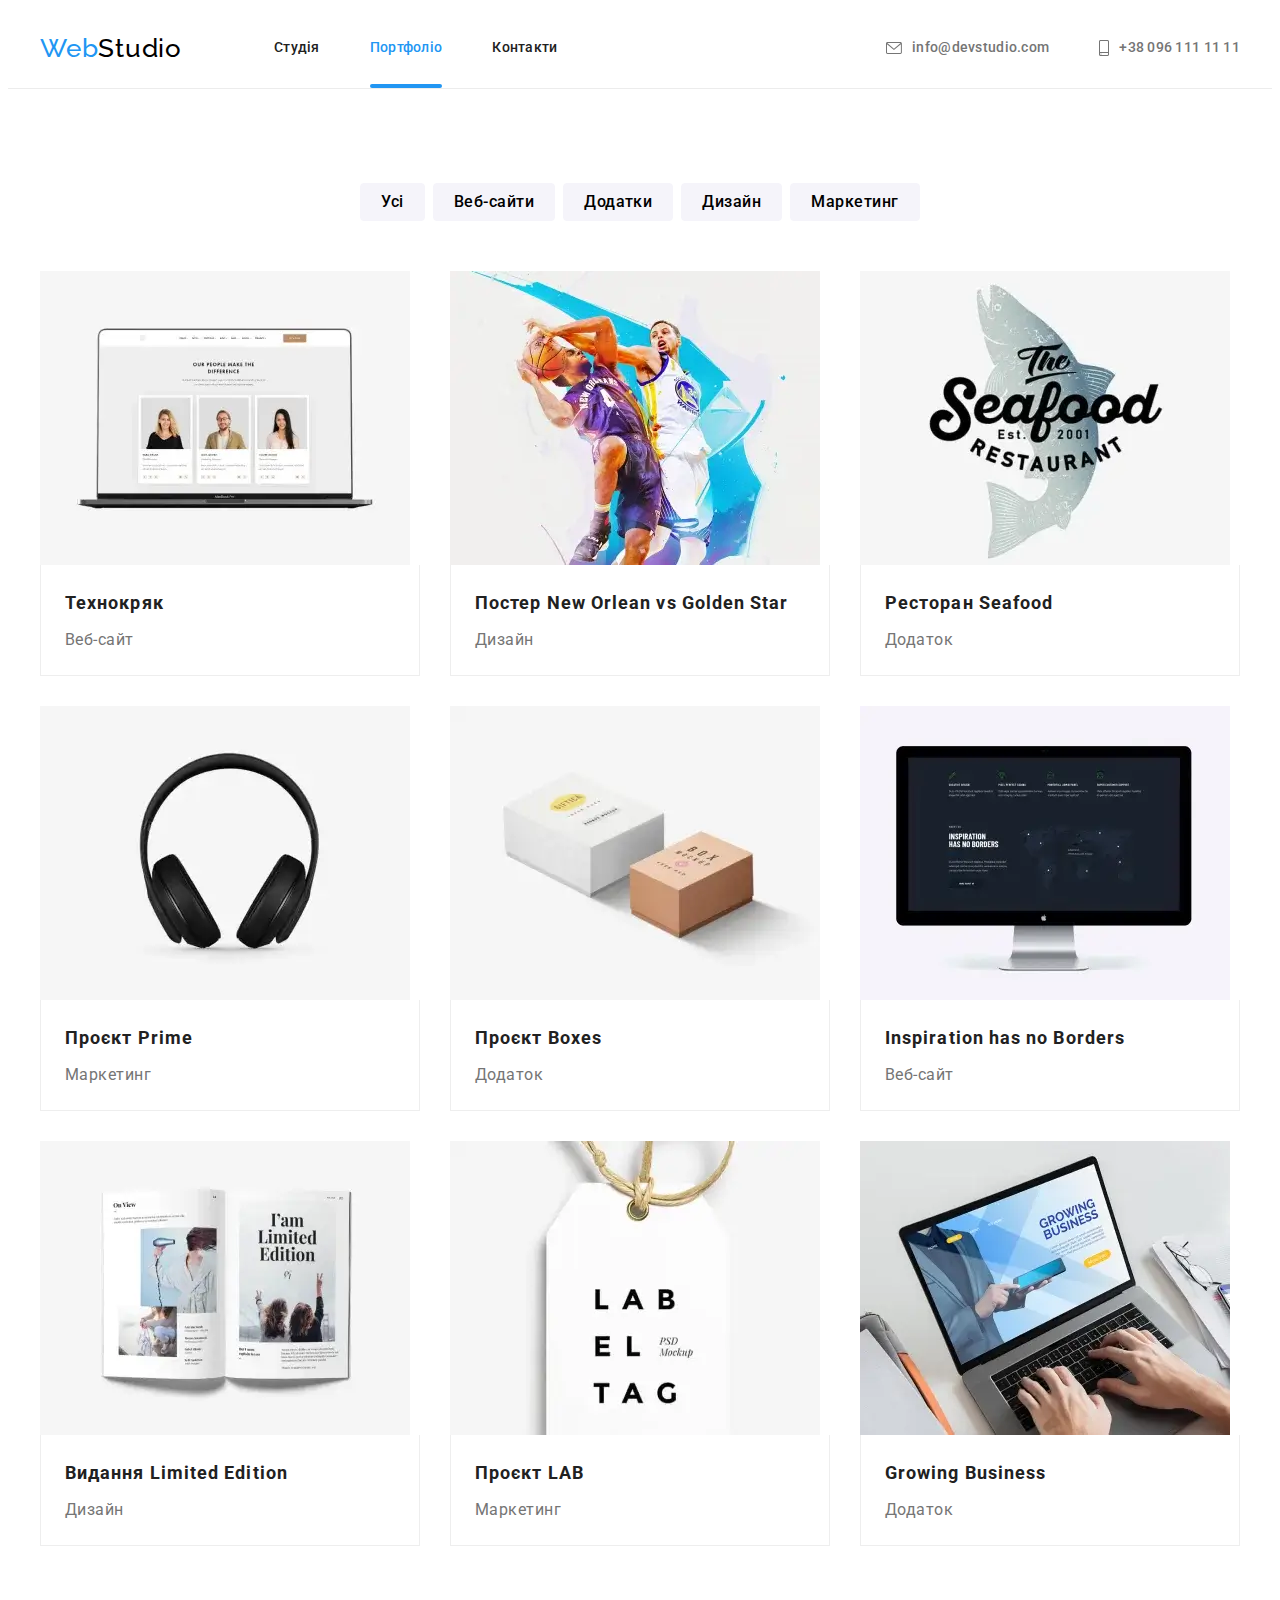
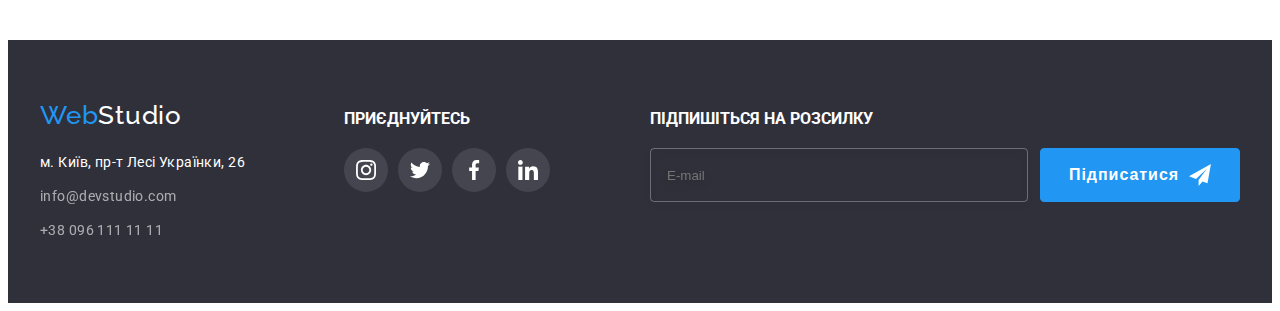
==== commit cd7c0317: "Update portfolio.html" ====
--- a/portfolio.html
+++ b/portfolio.html
@@ -436,7 +436,7 @@
                     <input class="subscription-form-input" name="user_mail" type="email" placeholder="E-mail">
                     <button class="subscription-form-submit-btn" type="submit">
                         <span class="subscription-form-text">Підписатися
-                            <svg class="subscription-icon" width="24" height="24">
+                            <svg class="subscription-icon" width="32" height="32">
                                 <use href="/images/sprite.svg#icon-icon-send"></use>
                             </svg>
                         </span>
@@ -448,4 +448,4 @@
 
     <script src="./js/mobile-menu.js"></script>
 </body>
-</html>+</html>
--- a/css/main.min.css
+++ b/css/main.min.css
@@ -1 +1 @@
-:root{--primery-font-family: Roboto, sans-serif;--secondary-font-family: Raleway, sans-serif;--primery-text-color-teme-light: #000000;--secondary-text-color-teme-light: #212121;--primery-text-color-teme-dark: #FFFFFF;--secondary-text-color-teme-dark: #757575;--third-text-color-teme-dark: #afb1b8;--accent-color: #2196F3;--via-magenta: #FF0090;--background-color-teme-dark: #2F303A;--background-color-teme-light: #F5F4FA}body{font-family:var(--primery-font-family)}h1,h2,h3,h4,h5,h6,p{margin-top:0;margin-bottom:0}ul,ol{margin-top:0;margin-bottom:0;padding-left:0}img{display:block;max-width:100%}.list{list-style:none}.link{text-decoration:none}.accent{color:var(--accent-color)}.visuality-hidden{position:absolute;width:1px;height:1px;margin:-1px;border:0;padding:0;white-space:nowrap;clip-path:inset(0 0 0 0);overflow:hidden}.container{padding-left:15px;padding-right:15px;width:320px}@media screen and (min-width: 480px){.container{width:448px;margin-left:auto;margin-right:auto}}@media screen and (min-width: 768px){.container{width:768px}}@media screen and (min-width: 1200px){.container{width:1200px}}.main-title{max-width:360px;word-wrap:break-word;text-align:center;font-weight:900;font-size:26px;line-height:1.42;letter-spacing:.06em;text-transform:uppercase;color:var(--primery-text-color-teme-dark)}@media screen and (min-width: 1200px){.main-title{max-width:690px;font-size:44px;line-height:1.36}}.subtitle{margin-bottom:50px;text-align:center;font-weight:700;font-size:28px;line-height:1.16;letter-spacing:.03em;color:var(--secondary-text-color-teme-light)}@media screen and (min-width: 1200px){.subtitle{font-size:36px}}.logo-link{margin-right:92px;font-family:var(--secondary-font-family);font-weight:500;font-size:26px;line-height:1.19;letter-spacing:.03em;color:var(--primery-text-color-teme-light)}.modal-button{min-width:160px;padding:10px 24px;border:1px solid var(--accent-color);border-radius:4px;margin-top:30px;font-family:inherit;font-weight:700;font-size:16px;line-height:1.87;letter-spacing:.06em;color:var(--primery-text-color-teme-dark);background-color:var(--accent-color);text-transform:none;cursor:pointer}@media screen and (min-width: 1200px){.modal-button{padding:10px 32px}}.social-list{display:flex;justify-content:center;gap:10px}.social-list-link{display:flex;align-items:center;justify-content:center;width:44px;height:44px;background-color:var(--primery-text-color-teme-dark);border-radius:50%;fill:var(--third-text-color-teme-dark);transition:background-color 250ms cubic-bezier(0.4, 0, 0.2, 1),fill 250ms cubic-bezier(0.4, 0, 0.2, 1)}.social-list-link:hover,.social-list-link:focus{background-color:var(--accent-color);fill:var(--primery-text-color-teme-dark)}.backdrop{position:fixed;top:0;left:0;width:100vw;height:100vh;background:rgba(0,0,0,.2);transition:opacity 250ms cubic-bezier(0.4, 0, 0.2, 1),visibility 250ms cubic-bezier(0.4, 0, 0.2, 1)}.backdrop.is-hidden{opacity:0;visibility:hidden;pointer-events:none}.modal{position:absolute;top:50%;left:50%;transform:translate(-50%, -50%) scale(1);width:320px;height:538px;border-radius:4px;background-color:var(--primery-text-color-teme-dark);transition:transform 250ms cubic-bezier(0.4, 0, 0.2, 1);padding:40px}.backdrop.is-hidden .modal{transform:translate(-50%, -50%) scale(0.75)}@media screen and (min-width: 480px){.modal{width:450px;height:608px}}@media screen and (min-width: 768px){.modal{width:528px;height:580px}}.modal-close-btn{position:absolute;top:8px;right:8px;padding:0;display:flex;justify-content:center;align-items:center;width:30px;height:30px;border-radius:50%;border:1px solid rgba(0,0,0,.1);background-color:rgba(0,0,0,0);fill:var(--primery-text-color-teme-light);cursor:pointer;transition:fill 250ms cubic-bezier(0.4, 0, 0.2, 1)}.modal-close-btn:hover,.modal-close-btn:focus{fill:var(--accent-color)}.modal-header{margin-bottom:12px;word-wrap:break-word;font-style:normal;font-weight:700;font-size:20px;line-height:1.15;text-align:center;letter-spacing:.03em;color:var(--secondary-text-color-teme-light)}.contact-text-name{display:block;font-style:normal;font-weight:400;font-size:12px;line-height:1.16;letter-spacing:.01em;color:var(--secondary-text-color-teme-dark)}.contact-form-field{display:block;margin-bottom:10px}.contact-form-input-wrapper{position:relative;display:block;margin-top:4px}.contact-form-input{width:100%;height:40px;padding-left:42px;border:1px solid rgba(33,33,33,.2);border-radius:4px;transition:border-color 250ms cubic-bezier(0.4, 0, 0.2, 1)}.contact-form-input:focus{outline:none;border-color:var(--accent-color)}.contact-form-icon{position:absolute;top:50%;left:12px;transform:translateY(-50%);transition:background-color 250ms cubic-bezier(0.4, 0, 0.2, 1),fill 250ms cubic-bezier(0.4, 0, 0.2, 1)}.contact-form-input:focus+.contact-form-icon{fill:var(--accent-color)}.contact-form-message{width:100%;height:80px;margin-top:4px;padding:12px 16px;resize:none;border:1px solid rgba(33,33,33,.2);border-radius:4px;transition:border-color 250ms cubic-bezier(0.4, 0, 0.2, 1)}.contact-form-message:focus{outline:none;border-color:var(--accent-color)}.contact-form-message::placeholder{color:rgba(117,117,117,.5)}@media screen and (min-width: 480px){.contact-form-message{height:120px}}.contact-form-checkbox-wrapper{margin-bottom:10px;display:flex;justify-content:center}@media screen and (min-width: 480px){.contact-form-checkbox-wrapper{margin-bottom:30px}}.contact-form-checkbox-label{position:relative;font-style:normal;font-weight:400;font-size:12px;line-height:1.71;letter-spacing:.03em;color:var(--secondary-text-color-teme-dark)}.contact-form-checkbox-label::before{content:"";display:inline-block;width:16px;height:16px;border:1px solid var(--secondary-text-color-teme-light);cursor:pointer;margin-right:10px}.contact-form-checkbox:checked+.contact-form-checkbox-label::before{background-image:url(../images/icon-check.svg);border:var(--accent-color)}.contact-form-checkbox:focus+.contact-form-checkbox-label::before{outline:1px solid var(--accent-color)}@media screen and (min-width: 480px){.contact-form-checkbox-label{display:flex;align-items:center}}@media screen and (min-width: 1200px){.contact-form-checkbox-label{font-size:14px}}.contact-form-checkbox-label>a{color:var(--accent-color);text-decoration:underline var(--accent-color)}.contact-form-submit-btn{display:block;margin:0 auto;padding:10px 52px;border:1px solid var(--accent-color);background-color:var(--accent-color);border-radius:4px;font-weight:700;font-size:16px;line-height:1.87;letter-spacing:.06em;color:var(--primery-text-color-teme-dark);text-transform:none;cursor:pointer;transition:box-shadow 250ms cubic-bezier(0.4, 0, 0.2, 1)}.contact-form-submit-btn:hover,.contact-form-submit-btn:focus{box-shadow:0px 4px 4px rgba(0,0,0,.15)}@media screen and (min-width: 768px){.mobile-menu{display:none}}.mobile-menu{position:fixed;top:0;left:0;background-color:var(--primery-text-color-teme-dark);width:100vw;height:100vh;z-index:2;overflow:hidden;opacity:0;visibility:hidden;pointer-events:none;transition:opacity 250ms cubic-bezier(0.4, 0, 0.2, 1),visibility 250ms cubic-bezier(0.4, 0, 0.2, 1)}.mobile-menu.is-open{opacity:1;visibility:visible;pointer-events:auto}.mobile-menu-container{position:relative;padding-top:48px;padding-bottom:48px}.mobile-menu__close-btn{position:absolute;top:15px;right:15px;border:none;padding:0;line-height:0;display:flex;justify-content:center;align-items:center;width:40px;height:40px;background-color:rgba(0,0,0,0);fill:var(--primery-text-color-teme-light);cursor:pointer;transition:fill 250ms cubic-bezier(0.4, 0, 0.2, 1)}.mobile-menu__close-btn:hover,.mobile-menu__close-btn:focus{fill:var(--accent-color)}.mobile-menu__nav-list:not(:last-child){margin-bottom:20px}@media screen and (min-width: 480px){.mobile-menu__nav-list:not(:last-child){margin-bottom:32px}}.mobile-menu__nav-item{font-family:var(--primery-font-family);font-style:normal;font-weight:500;font-size:32px;line-height:1.18;letter-spacing:.02em;color:var(--secondary-text-color-teme-light)}@media screen and (min-width: 480px){.mobile-menu__nav-item{font-size:40px}}.mobile-menu__nav-item--accent{color:var(--accent-color)}.mobile-menu__contacts{padding-top:86px}@media screen and (min-width: 480px){.mobile-menu__contacts{padding-top:186px}}.mobile-menu__contact-list{margin-bottom:32px}.mobile-menu__contact-mail{font-family:var(--primery-font-family);font-style:normal;font-weight:500;font-size:24px;line-height:1.18;letter-spacing:.02em;color:var(--accent-color)}@media screen and (min-width: 480px){.mobile-menu__contact-mail{font-size:34px}}.mobile-menu__contact-tel{font-family:var(--primery-font-family);font-style:normal;font-weight:500;font-size:14px;line-height:1.18;letter-spacing:.02em;color:var(--secondary-text-color-teme-dark)}@media screen and (min-width: 480px){.mobile-menu__contact-tel{font-size:24px}}.mobile-menu__links{margin-top:32px;display:flex}.mobile-menu__social-link{margin-right:5px}.mobile-menu__link{font-family:var(--primery-font-family);font-style:normal;font-weight:400;font-size:14px;line-height:1.22px;letter-spacing:.02em;color:var(--accent-color)}@media screen and (min-width: 480px){.mobile-menu__link{font-weight:500;font-size:18px}}.mobile-menu__line{font-style:normal;line-height:15px;color:rgba(33,33,33,.2)}@media screen and (max-width: 767px){.page-header{padding-top:16px;padding-bottom:16px;position:relative}.navigation{display:none}.contacts-list{display:none}}@media screen and (min-width: 0px)and (max-width: 767px){.header-container{display:flex;justify-content:space-between;align-items:center}.mobile-menu-btn{width:40px;height:40px;background-color:rgba(0,0,0,0);border:none;padding:0;line-height:0;fill:var(--primery-text-color-teme-light);cursor:pointer;transition:fill 250ms cubic-bezier(0.4, 0, 0.2, 1)}.mobile-menu-btn:hover,.mobile-menu-btn:focus{fill:var(--accent-color)}.mobile-menu-btn__icon{fill:var(--secondary-text-color-teme-light)}}@media screen and (min-width: 768px){.mobile-menu-btn{display:none}.page-header{border-bottom:1px solid #ececec}.header-container{display:flex;align-items:center}.navigation{display:flex;align-items:center}.nav-list{display:flex;align-items:center}.nav-list__item:not(:last-child){margin-right:50px}.nav-list__link{position:relative;display:block;padding-top:32px;padding-bottom:32px;font-weight:500;font-size:14px;line-height:1.14;letter-spacing:.02em;color:var(--secondary-text-color-teme-light);transition:color 250ms cubic-bezier(0.4, 0, 0.2, 1)}.nav-list__link:hover,.nav-list__link:focus{color:var(--accent-color)}.nav-list__link-hover::after{position:absolute;bottom:0;left:0;content:"";width:100%;height:4px;background-color:var(--accent-color);border-radius:2px}.contacts-list{margin-left:auto;display:flex;flex-direction:column}.contact-list__item:not(:last-child){padding-bottom:10px}.contact-list__information{display:flex;align-items:center;font-weight:500;font-size:12px;line-height:1.16;letter-spacing:.02em;color:var(--secondary-text-color-teme-dark);transition:color 250ms cubic-bezier(0.4, 0, 0.2, 1)}.contact-list__information:hover,.contact-list__information:focus{color:var(--accent-color);fill:var(--accent-color)}.contact-item{margin-right:10px;fill:currentColor}}@media screen and (min-width: 1200px){.contacts-list{flex-direction:row;align-items:center}.contacts-list:not(:last-child){margin-right:10px}.contact-list__item:not(:last-child){padding-bottom:0;margin-right:50px}.contact-list__information{font-size:14px;line-height:1.14}}.hero{margin:auto;background-image:linear-gradient(rgba(47, 48, 58, 0.4), rgba(47, 48, 58, 0.4)),url("../images/Img-mobile.png");background-size:cover;background-repeat:no-repeat;background-position:center;padding-top:118px;padding-bottom:118px;background-color:var(--background-color-teme-dark)}@media(min-device-pixel-ratio: 2),(min-resolution: 192dpi),(min-resolution: 2dppx){.hero{background-image:linear-gradient(rgba(47, 48, 58, 0.4), rgba(47, 48, 58, 0.4)),url("../images/Img-mobile-@2x.png")}}@media screen and (min-width: 768px){.hero{background-image:linear-gradient(rgba(47, 48, 58, 0.4), rgba(47, 48, 58, 0.4)),url("../images/Img-desktop.png");background-size:contain}}@media(min-device-pixel-ratio: 2),(min-resolution: 192dpi),(min-resolution: 2dppx)and (min-width: 768px){.hero{background-image:linear-gradient(rgba(47, 48, 58, 0.4), rgba(47, 48, 58, 0.4)),url("../images/Img-desktop-@2x.png");background-size:contain}}@media screen and (min-width: 1200px){.hero{max-width:1600px;padding-top:200px;padding-bottom:200px;background-image:linear-gradient(rgba(47, 48, 58, 0.4), rgba(47, 48, 58, 0.4)),url("../images/Img-desktop.png");background-size:cover;background-position:center}}@media(min-device-pixel-ratio: 2),(min-resolution: 192dpi),(min-resolution: 2dppx)and (min-width: 1200px){.hero{background-image:linear-gradient(rgba(47, 48, 58, 0.4), rgba(47, 48, 58, 0.4)),url("../images/Img-desktop-@2x.png");background-size:cover;background-position:center}}.hero-container{display:flex;flex-direction:column;align-items:center}.feature-text{padding-top:60px;padding-bottom:60px}@media screen and (min-width: 1200px){.feature-text{padding-top:94px;padding-bottom:0px}}.feature-list{display:flex;flex-direction:column;justify-content:center}@media screen and (min-width: 768px){.feature-list{flex-wrap:wrap;flex-direction:row;justify-content:normal}}@media screen and (min-width: 1200px){.feature-list{align-items:flex-start;gap:30px}}.feature-list__items{width:270px;margin-bottom:30px}@media screen and (min-width: 480px)and (max-width: 767px){.feature-list__items{width:450px}}@media screen and (min-width: 768px)and (max-width: 1199px){.feature-list__items{width:354px}.feature-list__items:nth-child(2n+1){margin-right:30px}}@media screen and (min-width: 1200px){.feature-list__items{width:270px}}.feature-list__wrapper{margin-bottom:30px;display:flex;align-items:center;justify-content:center;width:270px;height:120px;background-color:var(--background-color-teme-light)}@media screen and (min-width: 480px)and (max-width: 767px){.feature-list__wrapper{width:450px}}@media screen and (min-width: 768px)and (max-width: 1199px){.feature-list__wrapper{width:354px}}.feature-list__item{margin-bottom:10px;text-align:center;font-weight:700;font-size:14px;line-height:1.14;letter-spacing:.03em;color:var(--secondary-text-color-teme-light)}@media screen and (min-width: 768px){.feature-list__item{text-align:left}}.feature-list__text{font-weight:400;font-size:14px;word-wrap:break-word;line-height:1.71;letter-spacing:.03em;color:var(--secondary-text-color-teme-dark)}.feature-image{display:none}@media screen and (min-width: 1200px){.feature-image{display:block;padding-top:94px;padding-bottom:94px}}.feature-list__photos{display:flex;flex-direction:row}.feature-list__photo:not(:last-child){margin-right:30px}.feature-list__photo{position:relative}.feature-list__signature{position:absolute;bottom:0;left:0;content:"";width:100%;height:70px;display:flex;align-items:center;justify-content:center;letter-spacing:.03em;text-transform:uppercase;color:var(--primery-text-color-teme-dark);background-color:rgba(47,48,58,.8)}.our-team{padding-top:60px;padding-bottom:60px;background-color:var(--background-color-teme-light)}@media screen and (min-width: 1200px){.our-team{padding-top:94px;padding-bottom:94px}}.about-team__items{margin-top:30px;width:270px;background-color:var(--primery-text-color-teme-dark);border-bottom:var(--secondary-text-color-teme-light)}@media screen and (min-width: 480px)and (max-width: 767px){.about-team__items{width:450px}}@media screen and (min-width: 768px)and (max-width: 1199px){.about-team{display:flex;flex-wrap:wrap}.about-team__items{flex-basis:calc((100% - 60px)/2);width:354px;margin-left:30px;margin-top:30px}.about-team__items:nth-child(2n+1){margin-left:0}}@media screen and (min-width: 1200px){.about-team{display:flex;flex-wrap:wrap;margin-left:-30px;margin-top:-30px}.about-team__items{flex-basis:calc((100% - 120px)/4);width:270px;margin-left:30px;margin-top:30px}}.about-team__text{padding:30px 20px;text-align:center;box-shadow:0px 1px 3px rgba(0,0,0,.12),0px 1px 1px rgba(0,0,0,.14),0px 2px 1px rgba(0,0,0,.2);border-radius:0px 0px 4px 4px}.about-team__name{margin-bottom:10px;font-weight:500;font-size:16px;line-height:1.19;letter-spacing:.03em;color:var(--secondary-text-color-teme-light)}.about-team__item{font-weight:400;font-size:16px;line-height:1.19;letter-spacing:.03em;color:var(--secondary-text-color-teme-dark);margin-bottom:16px}.our-clients{padding-top:60px;padding-bottom:60px}@media screen and (min-width: 1200px){.our-clients{padding-top:94px;padding-bottom:94px}}.clients{display:flex;flex-wrap:wrap;margin-left:-30px;margin-top:-30px}.clients__about{flex-basis:calc((100% - 30px)/1);margin-left:30px;margin-top:30px;height:92px}@media screen and (min-width: 480px){.clients__about{flex-basis:calc((100% - 60px)/2);width:210px}}@media screen and (min-width: 768px){.clients__about{flex-basis:calc((100% - 90px)/3);width:226px}}@media screen and (min-width: 1200px){.clients__about{flex-basis:calc((100% - 180px)/6);width:170px}}.clients__wrapper{display:flex;align-items:center;justify-content:center;width:100%;height:100%;border-bottom:var(--secondary-text-color-teme-light);border:1px solid var(--third-text-color-teme-dark);border-radius:4px;fill:var(--third-text-color-teme-dark);transition:border 250ms cubic-bezier(0.4, 0, 0.2, 1),fill 250ms cubic-bezier(0.4, 0, 0.2, 1)}.clients__wrapper:hover,.clients__wrapper:focus{fill:var(--accent-color);border:1px solid var(--accent-color)}.footer-contacts-container>.logo-link{color:var(--primery-text-color-teme-dark)}@media screen and (max-width: 1199px){.footer-contacts-container>.logo-link{margin:0}.footer-contacts-container{display:flex;flex-direction:column;justify-content:center;align-items:center}.contact-address{align-items:center}}.contact-address{margin-top:20px;display:flex;flex-direction:column;font-style:normal;font-weight:400;font-size:14px;line-height:1.71;letter-spacing:.03em;color:var(--primery-text-color-teme-dark)}.contacts{margin-top:10px;font-weight:400;font-size:14px;line-height:1.71;letter-spacing:.03em;color:var(--primery-text-color-teme-dark);opacity:.6}.footer-links-container{gap:20px;padding-top:60px;display:flex;align-items:center;flex-direction:column}.footer-links-container>.footer-links-title{text-transform:uppercase;color:var(--primery-text-color-teme-dark)}.footer-links-container .social-list-link{background-color:rgba(255,255,255,.1);fill:var(--primery-text-color-teme-dark);transition:background-color 250ms cubic-bezier(0.4, 0, 0.2, 1)}.footer-links-container .social-list-link:hover,.footer-links-container .social-list-link:focus{background-color:var(--accent-color)}@media screen and (min-width: 768px){.footer-links-container{padding-top:0}}@media screen and (min-width: 1200px){.footer-links-container{margin-left:70px;align-items:baseline}}.page-footer{display:flex;gap:70px;padding-top:60px;padding-bottom:60px;background-color:var(--background-color-teme-dark)}.footer-container{display:flex;flex-direction:column;align-items:center}@media screen and (min-width: 768px){.footer-container{flex-direction:row;align-items:baseline;flex-wrap:wrap;justify-content:center}}@media screen and (min-width: 768px)and (max-width: 1199px){.footer-container{justify-content:space-around}}@media screen and (max-width: 1199px){.footer-subscription-container{padding-top:60px}}.footer-subscription-container{display:flex;flex-direction:column;align-items:center}.footer-subscription-container>.footer-links-title{margin-bottom:20px;text-transform:uppercase;color:var(--primery-text-color-teme-dark)}@media screen and (min-width: 1200px){.footer-subscription-container{margin-left:auto;align-items:baseline}}.subscription-form{display:flex;flex-direction:column;align-items:center}@media screen and (min-width: 1200px){.subscription-form{flex-direction:row;align-items:baseline}}.subscription-form-input{width:300px;height:50px;padding-left:16px;margin-bottom:20px;color:var(--background-color-teme-light);background-color:inherit;border:1px solid rgba(255,255,255,.3);filter:drop-shadow(0px 4px 4px rgba(0, 0, 0, 0.15));border-radius:4px;transition:border-color 250ms cubic-bezier(0.4, 0, 0.2, 1)}.subscription-form-input:focus{outline:none;border-color:var(--accent-color)}@media screen and (min-width: 480px){.subscription-form-input{width:450px}}@media screen and (min-width: 1200px){.subscription-form-input{width:358px;margin-bottom:0}}.subscription-form-submit-btn{width:200px;padding:10px 28px;border:1px solid var(--accent-color);background-color:var(--accent-color);border-radius:4px;cursor:pointer;transition:box-shadow 250ms cubic-bezier(0.4, 0, 0.2, 1)}.subscription-form-submit-btn:hover,.subscription-form-submit-btn:focus{box-shadow:0px 4px 4px rgba(0,0,0,.15)}@media screen and (min-width: 1200px){.subscription-form-submit-btn{margin-left:12px}}.subscription-form-text{display:flex;align-items:center;font-weight:700;font-size:16px;line-height:1.87;letter-spacing:.06em;color:var(--primery-text-color-teme-dark);text-transform:none}.subscription-icon{margin-left:10px}.project-filter{margin-bottom:40px;display:flex;flex-wrap:wrap}@media screen and (min-width: 768px){.project-filter{margin-bottom:30px;justify-content:center}}@media screen and (min-width: 1200px){.project-filter{margin-bottom:50px}}.projects-filter:not(:last-child){margin-right:8px}@media screen and (min-width: 0px)and (max-width: 1199px){.projects-filter:not(:last-child){margin-bottom:16px}}.project-filter-button{padding:5px 20px;border:1px solid var(--background-color-teme-light);background-color:rgba(0,0,0,0);border-radius:4px;font-family:inherit;font-weight:500;font-size:16px;line-height:1.63;letter-spacing:.03em;color:var(--primery-text-color-teme-light);background-color:var(--background-color-teme-light);text-transform:none;cursor:pointer;transition:background-color 250ms cubic-bezier(0.4, 0, 0.2, 1),color 250ms cubic-bezier(0.4, 0, 0.2, 1),box-shadow 250ms cubic-bezier(0.4, 0, 0.2, 1)}.project-filter-button:hover,.project-filter-button:focus{background-color:var(--accent-color);color:var(--primery-text-color-teme-dark);box-shadow:0px 3px 1px rgba(0,0,0,.1),0px 1px 2px rgba(0,0,0,.08),0px 2px 2px rgba(0,0,0,.12)}.project{padding-top:60px;padding-bottom:60px}@media screen and (min-width: 1200px){.project{padding-top:94px;padding-bottom:94px}}.project-items-list{display:flex;flex-wrap:wrap}@media screen and (min-width: 768px){.project-items-list{margin-left:-30px;margin-top:-30px}}.project-list-items{border-bottom:var(--secondary-text-color-teme-light)}.project-list-items{margin-top:30px}@media screen and (min-width: 768px){.project-list-items{flex-basis:calc((100% - 60px)/2);margin-left:30px;margin-top:30px}}@media screen and (min-width: 1200px){.project-list-items{flex-basis:calc((100% - 90px)/3)}}.project-list{display:flex;flex-direction:column;width:100%;height:100%;transition:box-shadow 250ms cubic-bezier(0.4, 0, 0.2, 1)}.project-list:hover{box-shadow:0px 1px 1px rgba(0,0,0,.12),0px 4px 4px rgba(0,0,0,.06),1px 4px 6px rgba(0,0,0,.16)}.project-list:hover .project-overlay{transform:translateY(0)}.project-wrapper{position:relative;overflow:hidden}.project-overlay{position:absolute;top:0;left:0;width:100%;height:100%;z-index:1;background-color:rgba(33,150,243,.9);transform:translateY(100%);transition:transform 250ms cubic-bezier(0.4, 0, 0.2, 1)}.project-text{padding:62px 24px;font-style:normal;font-weight:400;font-size:14px;line-height:1.2;letter-spacing:.03em;color:var(--primery-text-color-teme-dark)}@media screen and (min-width: 480px){.project-text{font-size:18px;line-height:1.56}}.project-list-text{padding:20px 24px;border:solid #eee;border-width:0px 1px 1px 1px}@media screen and (min-width: 768px)and (max-width: 1199px){.project-list-text{flex-grow:1}}.project-item{margin-bottom:4px;font-weight:700;font-size:18px;line-height:2;letter-spacing:.06em;color:var(--secondary-text-color-teme-light)}.project-list-item{font-weight:400;font-size:16px;line-height:1.87;letter-spacing:.03em;color:var(--secondary-text-color-teme-dark)}/*# sourceMappingURL=main.min.css.map */+:root{--primery-font-family: Roboto, sans-serif;--secondary-font-family: Raleway, sans-serif;--primery-text-color-teme-light: #000000;--secondary-text-color-teme-light: #212121;--primery-text-color-teme-dark: #FFFFFF;--secondary-text-color-teme-dark: #757575;--third-text-color-teme-dark: #afb1b8;--accent-color: #2196F3;--via-magenta: #FF0090;--background-color-teme-dark: #2F303A;--background-color-teme-light: #F5F4FA}body{font-family:var(--primery-font-family)}h1,h2,h3,h4,h5,h6,p{margin-top:0;margin-bottom:0}ul,ol{margin-top:0;margin-bottom:0;padding-left:0}img{display:block;max-width:100%}.list{list-style:none}.link{text-decoration:none}.accent{color:var(--accent-color)}.visuality-hidden{position:absolute;width:1px;height:1px;margin:-1px;border:0;padding:0;white-space:nowrap;clip-path:inset(0 0 0 0);overflow:hidden}.container{padding-left:15px;padding-right:15px}@media screen and (min-width: 480px){.container{width:480px;margin-left:auto;margin-right:auto}}@media screen and (min-width: 768px){.container{width:768px}}@media screen and (min-width: 1200px){.container{width:1200px}}.main-title{max-width:360px;word-wrap:break-word;text-align:center;font-weight:900;font-size:26px;line-height:1.42;letter-spacing:.06em;text-transform:uppercase;color:var(--primery-text-color-teme-dark)}@media screen and (min-width: 1200px){.main-title{max-width:690px;font-size:44px;line-height:1.36}}.subtitle{margin-bottom:50px;text-align:center;font-weight:700;font-size:28px;line-height:1.16;letter-spacing:.03em;color:var(--secondary-text-color-teme-light)}@media screen and (min-width: 1200px){.subtitle{font-size:36px}}.logo-link{margin-right:92px;font-family:var(--secondary-font-family);font-weight:500;font-size:26px;line-height:1.19;letter-spacing:.03em;color:var(--primery-text-color-teme-light)}.modal-button{min-width:160px;padding:10px 24px;border:1px solid var(--accent-color);border-radius:4px;margin-top:30px;font-family:inherit;font-weight:700;font-size:16px;line-height:1.87;letter-spacing:.06em;color:var(--primery-text-color-teme-dark);background-color:var(--accent-color);text-transform:none;cursor:pointer}@media screen and (min-width: 1200px){.modal-button{padding:10px 32px}}.social-list{display:flex;justify-content:center;gap:10px}.social-list-link{display:flex;align-items:center;justify-content:center;width:44px;height:44px;background-color:var(--primery-text-color-teme-dark);border-radius:50%;fill:var(--third-text-color-teme-dark);transition:background-color 250ms cubic-bezier(0.4, 0, 0.2, 1),fill 250ms cubic-bezier(0.4, 0, 0.2, 1)}.social-list-link:hover,.social-list-link:focus{background-color:var(--accent-color);fill:var(--primery-text-color-teme-dark)}.backdrop{position:fixed;top:0;left:0;width:100vw;height:100vh;background:rgba(0,0,0,.2);transition:opacity 250ms cubic-bezier(0.4, 0, 0.2, 1),visibility 250ms cubic-bezier(0.4, 0, 0.2, 1)}.backdrop.is-hidden{opacity:0;visibility:hidden;pointer-events:none}.modal{position:absolute;top:50%;left:50%;transform:translate(-50%, -50%) scale(1);width:320px;height:538px;border-radius:4px;background-color:var(--primery-text-color-teme-dark);transition:transform 250ms cubic-bezier(0.4, 0, 0.2, 1);padding:40px}.backdrop.is-hidden .modal{transform:translate(-50%, -50%) scale(0.75)}.modal-close-btn{position:absolute;top:8px;right:8px;padding:0;display:flex;justify-content:center;align-items:center;width:30px;height:30px;border-radius:50%;border:1px solid rgba(0,0,0,.1);background-color:rgba(0,0,0,0);fill:var(--primery-text-color-teme-light);cursor:pointer;transition:fill 250ms cubic-bezier(0.4, 0, 0.2, 1)}.modal-close-btn:hover,.modal-close-btn:focus{fill:var(--accent-color)}.modal-header{margin-bottom:12px;word-wrap:break-word;font-style:normal;font-weight:700;font-size:20px;line-height:1.15;text-align:center;letter-spacing:.03em;color:var(--secondary-text-color-teme-light)}.contact-text-name{display:block;font-style:normal;font-weight:400;font-size:12px;line-height:1.16;letter-spacing:.01em;color:var(--secondary-text-color-teme-dark)}.contact-form-field{display:block;margin-bottom:10px}.contact-form-input-wrapper{position:relative;display:block;margin-top:4px}.contact-form-input{width:100%;height:40px;padding-left:42px;border:1px solid rgba(33,33,33,.2);border-radius:4px;transition:border-color 250ms cubic-bezier(0.4, 0, 0.2, 1)}.contact-form-input:focus{outline:none;border-color:var(--accent-color)}.contact-form-icon{position:absolute;top:50%;left:12px;transform:translateY(-50%);transition:background-color 250ms cubic-bezier(0.4, 0, 0.2, 1),fill 250ms cubic-bezier(0.4, 0, 0.2, 1)}.contact-form-input:focus+.contact-form-icon{fill:var(--accent-color)}.contact-form-message{width:100%;height:80px;margin-top:4px;padding:12px 16px;resize:none;border:1px solid rgba(33,33,33,.2);border-radius:4px;transition:border-color 250ms cubic-bezier(0.4, 0, 0.2, 1)}.contact-form-message:focus{outline:none;border-color:var(--accent-color)}.contact-form-message::placeholder{color:rgba(117,117,117,.5)}.contact-form-checkbox-wrapper{margin-bottom:10px;display:flex;justify-content:center}.contact-form-checkbox-label{position:relative;font-style:normal;font-weight:400;font-size:12px;line-height:1.71;letter-spacing:.03em;color:var(--secondary-text-color-teme-dark)}.contact-form-checkbox-label::before{content:"";display:inline-block;width:16px;height:16px;border:1px solid var(--secondary-text-color-teme-light);cursor:pointer;margin-right:10px}.contact-form-checkbox:checked+.contact-form-checkbox-label::before{background-image:url(../images/icon-check.svg);border:var(--accent-color)}.contact-form-checkbox:focus+.contact-form-checkbox-label::before{outline:1px solid var(--accent-color)}.contact-form-checkbox-label>a{color:var(--accent-color);text-decoration:underline var(--accent-color)}.contact-form-submit-btn{display:block;margin:0 auto;padding:10px 52px;border:1px solid var(--accent-color);background-color:var(--accent-color);border-radius:4px;font-weight:700;font-size:16px;line-height:1.87;letter-spacing:.06em;color:var(--primery-text-color-teme-dark);text-transform:none;cursor:pointer;transition:box-shadow 250ms cubic-bezier(0.4, 0, 0.2, 1)}.contact-form-submit-btn:hover,.contact-form-submit-btn:focus{box-shadow:0px 4px 4px rgba(0,0,0,.15)}@media screen and (min-width: 480px){.modal{width:450px;height:608px}.contact-form-message{height:120px}.contact-form-checkbox-wrapper{margin-bottom:30px}.contact-form-checkbox-label{display:flex;align-items:center}}@media screen and (min-width: 768px){.modal{width:528px;height:580px}}@media screen and (min-width: 1200px){.contact-form-checkbox-label{font-size:14px}}@media screen and (min-width: 768px){.mobile-menu{display:none}}.mobile-menu{position:fixed;top:0;left:0;background-color:var(--primery-text-color-teme-dark);width:100vw;height:100vh;z-index:2;overflow:hidden;opacity:0;visibility:hidden;pointer-events:none;transition:opacity 250ms cubic-bezier(0.4, 0, 0.2, 1),visibility 250ms cubic-bezier(0.4, 0, 0.2, 1)}.mobile-menu.is-open{opacity:1;visibility:visible;pointer-events:auto}.mobile-menu-container{position:relative;padding-top:48px;padding-bottom:48px}.mobile-menu__close-btn{position:absolute;top:15px;right:15px;border:none;padding:0;line-height:0;display:flex;justify-content:center;align-items:center;width:40px;height:40px;background-color:rgba(0,0,0,0);fill:var(--primery-text-color-teme-light);cursor:pointer;transition:fill 250ms cubic-bezier(0.4, 0, 0.2, 1)}.mobile-menu__close-btn:hover,.mobile-menu__close-btn:focus{fill:var(--accent-color)}.mobile-menu__nav-list:not(:last-child){margin-bottom:20px}.mobile-menu__nav-item{font-family:var(--primery-font-family);font-style:normal;font-weight:500;font-size:32px;line-height:1.18;letter-spacing:.02em;color:var(--secondary-text-color-teme-light)}.mobile-menu__nav-item--accent{color:var(--accent-color)}.mobile-menu__contacts{padding-top:86px}.mobile-menu__contact-list{margin-bottom:32px}.mobile-menu__contact-mail{font-family:var(--primery-font-family);font-style:normal;font-weight:500;font-size:24px;line-height:1.18;letter-spacing:.02em;color:var(--accent-color)}.mobile-menu__contact-tel{font-family:var(--primery-font-family);font-style:normal;font-weight:500;font-size:14px;line-height:1.18;letter-spacing:.02em;color:var(--secondary-text-color-teme-dark)}.mobile-menu__links{margin-top:32px;display:flex}.mobile-menu__social-link{margin-right:5px}.mobile-menu__link{font-family:var(--primery-font-family);font-style:normal;font-weight:400;font-size:14px;line-height:1.22px;letter-spacing:.02em;color:var(--accent-color)}.mobile-menu__line{font-style:normal;line-height:15px;color:rgba(33,33,33,.2)}@media screen and (min-width: 480px){.mobile-menu__nav-list:not(:last-child){margin-bottom:32px}.mobile-menu__nav-item{font-size:40px}.mobile-menu__contacts{padding-top:186px}.mobile-menu__contact-mail{font-size:34px}.mobile-menu__contact-tel{font-size:24px}.mobile-menu__link{font-weight:500;font-size:18px}}@media screen and (max-width: 767px){.page-header{padding-top:16px;padding-bottom:16px;position:relative}.navigation{display:none}.contacts-list{display:none}}@media screen and (min-width: 0px)and (max-width: 767px){.header-container{display:flex;justify-content:space-between;align-items:center}.mobile-menu-btn{width:40px;height:40px;background-color:rgba(0,0,0,0);border:none;padding:0;line-height:0;fill:var(--primery-text-color-teme-light);cursor:pointer;transition:fill 250ms cubic-bezier(0.4, 0, 0.2, 1)}.mobile-menu-btn:hover,.mobile-menu-btn:focus{fill:var(--accent-color)}.mobile-menu-btn__icon{fill:var(--secondary-text-color-teme-light)}}@media screen and (min-width: 768px){.mobile-menu-btn{display:none}.page-header{border-bottom:1px solid #ececec}.header-container{display:flex;align-items:center}.navigation{display:flex;align-items:center}.nav-list{display:flex;align-items:center}.nav-list__item:not(:last-child){margin-right:50px}.nav-list__link{position:relative;display:block;padding-top:32px;padding-bottom:32px;font-weight:500;font-size:14px;line-height:1.14;letter-spacing:.02em;color:var(--secondary-text-color-teme-light);transition:color 250ms cubic-bezier(0.4, 0, 0.2, 1)}.nav-list__link:hover,.nav-list__link:focus{color:var(--accent-color)}.nav-list__link-hover::after{position:absolute;bottom:0;left:0;content:"";width:100%;height:4px;background-color:var(--accent-color);border-radius:2px}.contacts-list{margin-left:auto;display:flex;flex-direction:column}.contact-list__item:not(:last-child){padding-bottom:10px}.contact-list__information{display:flex;align-items:center;font-weight:500;font-size:12px;line-height:1.16;letter-spacing:.02em;color:var(--secondary-text-color-teme-dark);transition:color 250ms cubic-bezier(0.4, 0, 0.2, 1)}.contact-list__information:hover,.contact-list__information:focus{color:var(--accent-color);fill:var(--accent-color)}.contact-item{margin-right:10px;fill:currentColor}}@media screen and (min-width: 1200px){.contacts-list{flex-direction:row;align-items:center}.contacts-list:not(:last-child){margin-right:10px}.contact-list__item:not(:last-child){padding-bottom:0;margin-right:50px}.contact-list__information{font-size:14px;line-height:1.14}}.hero{margin:auto;background-image:linear-gradient(rgba(47, 48, 58, 0.4), rgba(47, 48, 58, 0.4)),url("../images/Img-mobile.jpg");background-size:cover;background-repeat:no-repeat;background-position:center;padding-top:118px;padding-bottom:118px;background-color:var(--background-color-teme-dark)}@media(min-device-pixel-ratio: 2),(min-resolution: 192dpi),(min-resolution: 2dppx){.hero{background-image:linear-gradient(rgba(47, 48, 58, 0.4), rgba(47, 48, 58, 0.4)),url("../images/Img-mobile-@2x.jpg")}}@media screen and (min-width: 768px){.hero{background-image:linear-gradient(rgba(47, 48, 58, 0.4), rgba(47, 48, 58, 0.4)),url("../images/Img-desktop.jpg");background-size:contain}}@media(min-device-pixel-ratio: 2),(min-resolution: 192dpi),(min-resolution: 2dppx)and (min-width: 768px){.hero{background-image:linear-gradient(rgba(47, 48, 58, 0.4), rgba(47, 48, 58, 0.4)),url("../images/Img-desktop-@2x.jpg");background-size:contain}}@media screen and (min-width: 1200px){.hero{max-width:1600px;padding-top:200px;padding-bottom:200px;background-image:linear-gradient(rgba(47, 48, 58, 0.4), rgba(47, 48, 58, 0.4)),url("../images/Img-desktop.jpg");background-size:cover;background-position:center}}@media(min-device-pixel-ratio: 2),(min-resolution: 192dpi),(min-resolution: 2dppx)and (min-width: 1200px){.hero{background-image:linear-gradient(rgba(47, 48, 58, 0.4), rgba(47, 48, 58, 0.4)),url("../images/Img-desktop-@2x.jpg");background-size:cover;background-position:center}}.hero-container{display:flex;flex-direction:column;align-items:center}.feature-text{padding-top:60px;padding-bottom:60px}.feature-list{display:flex;flex-direction:column;justify-content:center;align-items:center}.feature-list__items{width:270px;margin-bottom:30px}.feature-list__wrapper{margin-bottom:30px;display:flex;align-items:center;justify-content:center;width:270px;height:120px;background-color:var(--background-color-teme-light)}.feature-list__item{margin-bottom:10px;text-align:center;font-weight:700;font-size:14px;line-height:1.14;letter-spacing:.03em;color:var(--secondary-text-color-teme-light)}.feature-list__text{font-weight:400;font-size:14px;word-wrap:break-word;line-height:1.71;letter-spacing:.03em;color:var(--secondary-text-color-teme-dark)}@media screen and (min-width: 480px)and (max-width: 767px){.feature-list__items{width:450px}.feature-list__wrapper{width:450px}}@media screen and (min-width: 768px){.feature-list{flex-wrap:wrap;flex-direction:row;justify-content:normal}.feature-list__item{text-align:left}}@media screen and (min-width: 768px)and (max-width: 1199px){.feature-list__wrapper{width:354px}.feature-list__items{width:354px}.feature-list__items:nth-child(2n+1){margin-right:30px}}@media screen and (min-width: 1200px){.feature-text{padding-top:94px;padding-bottom:0px}.feature-list{align-items:flex-start;gap:30px}.feature-list__items{width:270px}}.feature-image{display:none}@media screen and (min-width: 1200px){.feature-image{display:block;padding-top:94px;padding-bottom:94px}}.feature-list__photos{display:flex;flex-direction:row}.feature-list__photo:not(:last-child){margin-right:30px}.feature-list__photo{position:relative}.feature-list__signature{position:absolute;bottom:0;left:0;content:"";width:100%;height:70px;display:flex;align-items:center;justify-content:center;letter-spacing:.03em;text-transform:uppercase;color:var(--primery-text-color-teme-dark);background-color:rgba(47,48,58,.8)}.our-team{padding-top:60px;padding-bottom:60px;background-color:var(--background-color-teme-light);display:flex;justify-content:center}.about-team__items{margin-top:30px;width:270px;background-color:var(--primery-text-color-teme-dark);border-bottom:var(--secondary-text-color-teme-light)}.about-team__text{padding:30px 20px;text-align:center;box-shadow:0px 1px 3px rgba(0,0,0,.12),0px 1px 1px rgba(0,0,0,.14),0px 2px 1px rgba(0,0,0,.2);border-radius:0px 0px 4px 4px}.about-team__name{margin-bottom:10px;font-weight:500;font-size:16px;line-height:1.19;letter-spacing:.03em;color:var(--secondary-text-color-teme-light)}.about-team__item{font-weight:400;font-size:16px;line-height:1.19;letter-spacing:.03em;color:var(--secondary-text-color-teme-dark);margin-bottom:16px}@media screen and (min-width: 480px)and (max-width: 767px){.about-team__items{width:450px}}@media screen and (min-width: 768px)and (max-width: 1199px){.about-team{display:flex;flex-wrap:wrap}.about-team__items{flex-basis:calc((100% - 60px)/2);width:354px;margin-left:30px;margin-top:30px}.about-team__items:nth-child(2n+1){margin-left:0}}@media screen and (min-width: 1200px){.our-team{padding-top:94px;padding-bottom:94px;display:block}.about-team{display:flex;flex-wrap:wrap;margin-left:-30px;margin-top:-30px}.about-team__items{flex-basis:calc((100% - 120px)/4);width:270px;margin-left:30px;margin-top:30px}}.our-clients{padding-top:60px;padding-bottom:60px}.clients{display:flex;flex-wrap:wrap;margin-left:-30px;margin-top:-30px}.clients__about{flex-basis:calc((100% - 30px)/1);margin-left:30px;margin-top:30px;height:92px}.clients__wrapper{display:flex;align-items:center;justify-content:center;width:100%;height:100%;border-bottom:var(--secondary-text-color-teme-light);border:1px solid var(--third-text-color-teme-dark);border-radius:4px;fill:var(--third-text-color-teme-dark);transition:border 250ms cubic-bezier(0.4, 0, 0.2, 1),fill 250ms cubic-bezier(0.4, 0, 0.2, 1)}.clients__wrapper:hover,.clients__wrapper:focus{fill:var(--accent-color);border:1px solid var(--accent-color)}@media screen and (min-width: 480px){.clients__about{flex-basis:calc((100% - 60px)/2);width:210px}}@media screen and (min-width: 768px){.clients__about{flex-basis:calc((100% - 90px)/3);width:226px}}@media screen and (min-width: 1200px){.our-clients{padding-top:94px;padding-bottom:94px}.clients__about{flex-basis:calc((100% - 180px)/6);width:170px}}.footer-contacts-container>.logo-link{color:var(--primery-text-color-teme-dark)}@media screen and (max-width: 1199px){.footer-contacts-container>.logo-link{margin:0}.footer-contacts-container{display:flex;flex-direction:column;justify-content:center;align-items:center}.contact-address{align-items:center}}.contact-address{margin-top:20px;display:flex;flex-direction:column;font-style:normal;font-weight:400;font-size:14px;line-height:1.71;letter-spacing:.03em;color:var(--primery-text-color-teme-dark)}.contacts{margin-top:10px;font-weight:400;font-size:14px;line-height:1.71;letter-spacing:.03em;color:var(--primery-text-color-teme-dark);opacity:.6}.footer-links-container{gap:20px;padding-top:60px;display:flex;align-items:center;flex-direction:column}.footer-links-container>.footer-links-title{text-transform:uppercase;color:var(--primery-text-color-teme-dark)}.footer-links-container .social-list-link{background-color:rgba(255,255,255,.1);fill:var(--primery-text-color-teme-dark);transition:background-color 250ms cubic-bezier(0.4, 0, 0.2, 1)}.footer-links-container .social-list-link:hover,.footer-links-container .social-list-link:focus{background-color:var(--accent-color)}@media screen and (min-width: 768px){.footer-links-container{padding-top:0}}@media screen and (min-width: 1200px){.footer-links-container{margin-left:70px;align-items:baseline}}.page-footer{display:flex;gap:70px;padding-top:60px;padding-bottom:60px;background-color:var(--background-color-teme-dark);justify-content:center}.footer-container{display:flex;flex-direction:column;align-items:center}.footer-subscription-container{display:flex;flex-direction:column;align-items:center}.footer-subscription-container>.footer-links-title{margin-bottom:20px;text-transform:uppercase;color:var(--primery-text-color-teme-dark)}.subscription-form{display:flex;flex-direction:column;align-items:center}.subscription-form-input{width:300px;height:50px;padding-left:16px;margin-bottom:20px;color:var(--background-color-teme-light);background-color:inherit;border:1px solid rgba(255,255,255,.3);filter:drop-shadow(0px 4px 4px rgba(0, 0, 0, 0.15));border-radius:4px;transition:border-color 250ms cubic-bezier(0.4, 0, 0.2, 1)}.subscription-form-input:focus{outline:none;border-color:var(--accent-color)}.subscription-form-submit-btn{width:200px;padding:10px 28px;border:1px solid var(--accent-color);background-color:var(--accent-color);border-radius:4px;cursor:pointer;transition:box-shadow 250ms cubic-bezier(0.4, 0, 0.2, 1)}.subscription-form-submit-btn:hover,.subscription-form-submit-btn:focus{box-shadow:0px 4px 4px rgba(0,0,0,.15)}.subscription-form-text{display:flex;align-items:center;font-weight:700;font-size:16px;line-height:1.87;letter-spacing:.06em;color:var(--primery-text-color-teme-dark);text-transform:none}.subscription-icon{margin-left:10px}@media screen and (min-width: 480px){.subscription-form-input{width:450px}}@media screen and (min-width: 768px){.page-footer{justify-content:normal}.footer-container{flex-direction:row;align-items:baseline;flex-wrap:wrap;justify-content:center}}@media screen and (min-width: 768px)and (max-width: 1199px){.footer-container{justify-content:space-around}}@media screen and (max-width: 1199px){.footer-subscription-container{padding-top:60px}}@media screen and (min-width: 1200px){.footer-subscription-container{margin-left:auto;align-items:baseline}.subscription-form{flex-direction:row;align-items:baseline}.subscription-form-input{width:358px;margin-bottom:0}.subscription-form-submit-btn{margin-left:12px}}.project-filter{margin-bottom:40px;display:flex;flex-wrap:wrap}@media screen and (min-width: 768px){.project-filter{margin-bottom:30px;justify-content:center}}@media screen and (min-width: 1200px){.project-filter{margin-bottom:50px}}.projects-filter:not(:last-child){margin-right:8px}@media screen and (min-width: 0px)and (max-width: 1199px){.projects-filter:not(:last-child){margin-bottom:16px}}.project-filter-button{padding:5px 20px;border:1px solid var(--background-color-teme-light);background-color:rgba(0,0,0,0);border-radius:4px;font-family:inherit;font-weight:500;font-size:16px;line-height:1.63;letter-spacing:.03em;color:var(--primery-text-color-teme-light);background-color:var(--background-color-teme-light);text-transform:none;cursor:pointer;transition:background-color 250ms cubic-bezier(0.4, 0, 0.2, 1),color 250ms cubic-bezier(0.4, 0, 0.2, 1),box-shadow 250ms cubic-bezier(0.4, 0, 0.2, 1)}.project-filter-button:hover,.project-filter-button:focus{background-color:var(--accent-color);color:var(--primery-text-color-teme-dark);box-shadow:0px 3px 1px rgba(0,0,0,.1),0px 1px 2px rgba(0,0,0,.08),0px 2px 2px rgba(0,0,0,.12)}.project{padding-top:60px;padding-bottom:60px}.project-items-list{display:flex;flex-wrap:wrap}.project-list-items{border-bottom:var(--secondary-text-color-teme-light)}.project-list-items{margin-top:30px}.project-list{display:flex;flex-direction:column;width:100%;height:100%;transition:box-shadow 250ms cubic-bezier(0.4, 0, 0.2, 1)}.project-list:hover{box-shadow:0px 1px 1px rgba(0,0,0,.12),0px 4px 4px rgba(0,0,0,.06),1px 4px 6px rgba(0,0,0,.16)}.project-list:hover .project-overlay{transform:translateY(0)}.project-wrapper{position:relative;overflow:hidden}.project-overlay{position:absolute;top:0;left:0;width:100%;height:100%;z-index:1;background-color:rgba(33,150,243,.9);transform:translateY(100%);transition:transform 250ms cubic-bezier(0.4, 0, 0.2, 1)}.project-text{padding:62px 24px;font-style:normal;font-weight:400;font-size:14px;line-height:1.2;letter-spacing:.03em;color:var(--primery-text-color-teme-dark)}.project-list-text{padding:20px 24px;border:solid #eee;border-width:0px 1px 1px 1px}.project-item{margin-bottom:4px;font-weight:700;font-size:18px;line-height:2;letter-spacing:.06em;color:var(--secondary-text-color-teme-light)}.project-list-item{font-weight:400;font-size:16px;line-height:1.87;letter-spacing:.03em;color:var(--secondary-text-color-teme-dark)}@media screen and (min-width: 480px){.project-text{font-size:18px;line-height:1.56}}@media screen and (min-width: 768px){.project-items-list{margin-left:-30px;margin-top:-30px}.project-list-items{flex-basis:calc((100% - 60px)/2);margin-left:30px;margin-top:30px}}@media screen and (min-width: 768px)and (max-width: 1199px){.project-list-text{flex-grow:1}}@media screen and (min-width: 1200px){.project{padding-top:94px;padding-bottom:94px}.project-list-items{flex-basis:calc((100% - 90px)/3)}}/*# sourceMappingURL=main.min.css.map */